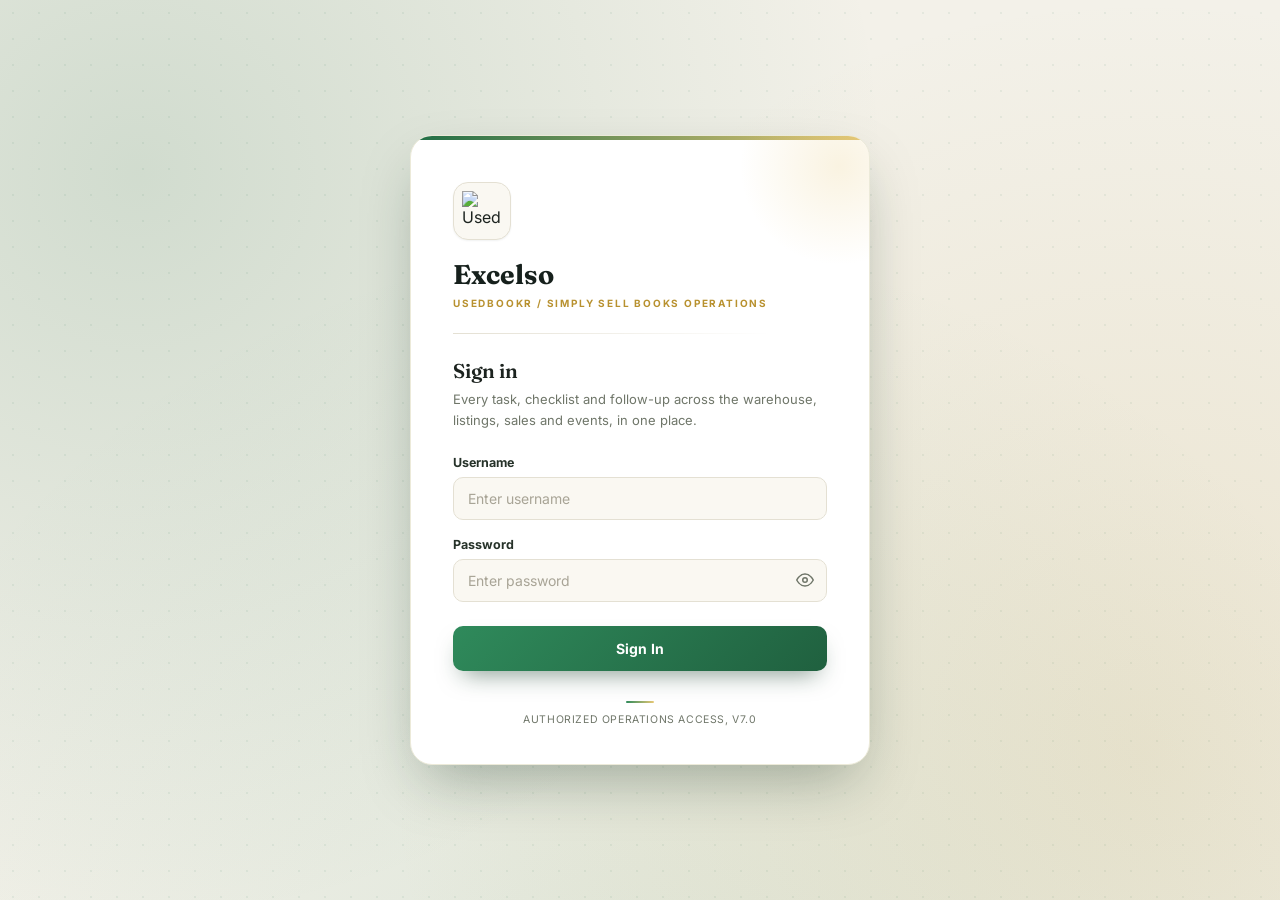
==== index.html @ 936fa79d "Update print statement from 'Hello' to 'Goodbye'" ====
<!DOCTYPE html>
<html lang="en">
<head>
    <meta charset="UTF-8">
    <meta name="viewport" content="width=device-width, initial-scale=1.0, viewport-fit=cover">
    <meta name="theme-color" content="#0d2b1c">
    <meta name="description" content="Excelso — UsedBookR / Simply Sell Books operations tracker">
    <title>Excelso — Operations Management</title>

    <!-- Start the Apps Script connection early so the first request is faster -->
    <link rel="preconnect" href="https://script.google.com">
    <link rel="preconnect" href="https://script.googleusercontent.com" crossorigin>

    <!-- Fonts: variable versions = 3 small downloads instead of 10 -->
    <link rel="preconnect" href="https://fonts.googleapis.com">
    <link rel="preconnect" href="https://fonts.gstatic.com" crossorigin>
    <link href="https://fonts.googleapis.com/css2?family=Fraunces:opsz,wght@9..144,500..700&family=Inter:wght@400..800&family=IBM+Plex+Mono:wght@600&display=swap" rel="stylesheet">

    <!-- When you change a CSS/JS file, raise the ?v= number so every browser loads the new copy -->
    <link rel="stylesheet" href="style.css?v=7.0">
    <link rel="stylesheet" href="enhancements.css?v=7.0">
    <link rel="stylesheet" href="polish.css?v=7.0">
    <link rel="preload" as="image" href="assets/logo-usedbookr.png">
</head>
<body>

<!-- PAGE LOADER -->
<div id="pageLoader" class="page-loader">
    <div class="loader-scene">
        <div class="loader-book">
            <div class="loader-page loader-page-1"></div>
            <div class="loader-page loader-page-2"></div>
            <div class="loader-page loader-page-3"></div>
            <div class="loader-spine"></div>
        </div>
    </div>
    <div class="loader-word"><span>EXCEL</span><span class="loader-word-accent">SO</span></div>
</div>

<!-- LOGIN SCREEN -->
<div id="loginScreen" class="login-screen">
    <div class="login-aurora"></div>
    <div class="login-main">

        <div class="login-card">
            <div class="login-brand">
                <div class="logo-mark"><img src="assets/logo-usedbookr.png" alt="UsedBookR" decoding="async" fetchpriority="high"></div>
                <h1>Excelso</h1>
                <p>UsedBookR / Simply Sell Books operations</p>
            </div>

            <div class="login-divider"></div>

            <h2>Sign in</h2>
            <p class="login-description">Every task, checklist and follow-up across the warehouse, listings, sales and events, in one place.</p>

            <form id="loginForm">
                <div class="form-group">
                    <label for="loginUsername">Username</label>
                    <div class="input-shell">
                        <input type="text" id="loginUsername" name="username" placeholder="Enter username" autocomplete="username" autocapitalize="off" spellcheck="false" required>
                    </div>
                </div>

                <div class="form-group">
                    <label for="loginPassword">Password</label>
                    <div class="input-shell input-shell-password">
                        <input type="password" id="loginPassword" name="password" placeholder="Enter password" autocomplete="current-password" required>
                        <button type="button" id="togglePasswordVisibility" class="password-toggle" aria-label="Show password" aria-pressed="false">
                            <svg class="icon-eye" viewBox="0 0 24 24" width="18" height="18" fill="none" stroke="currentColor" stroke-width="2" stroke-linecap="round" stroke-linejoin="round"><path d="M1 12s4-8 11-8 11 8 11 8-4 8-11 8-11-8-11-8Z"></path><circle cx="12" cy="12" r="3"></circle></svg>
                            <svg class="icon-eye-off" viewBox="0 0 24 24" width="18" height="18" fill="none" stroke="currentColor" stroke-width="2" stroke-linecap="round" stroke-linejoin="round" style="display:none;"><path d="M17.94 17.94A10.94 10.94 0 0 1 12 20c-7 0-11-8-11-8a21.6 21.6 0 0 1 5.06-6.06M9.9 4.24A10.94 10.94 0 0 1 12 4c7 0 11 8 11 8a21.6 21.6 0 0 1-2.16 3.19M14.12 14.12a3 3 0 1 1-4.24-4.24"></path><line x1="1" y1="1" x2="23" y2="23"></line></svg>
                        </button>
                    </div>
                </div>

                <div id="loginError" class="login-error" role="alert">Incorrect username or password. Please try again.</div>

                <button type="submit" class="login-button">
                    <span class="login-button-label">Sign In</span>
                    <span class="login-button-spinner" aria-hidden="true"></span>
                </button>
            </form>

            <div class="login-footer">Authorized operations access, v7.0</div>
        </div>
    </div>
</div>

<!-- APPLICATION -->
<div id="app" class="app" style="display:none;">

    <div id="globalStatusBanner" class="global-status-banner" role="status" aria-live="polite">
        <span id="globalStatusBannerText">Still loading your data — this can take a few seconds…</span>
        <button id="globalStatusBannerRetry" class="global-status-banner-retry" type="button" style="display:none;">Retry</button>
        <button id="globalStatusBannerDismiss" class="global-status-banner-dismiss" type="button" aria-label="Dismiss">×</button>
    </div>

    <div id="sidebarBackdrop" class="sidebar-backdrop"></div>

    <!-- SIDEBAR -->
    <aside class="sidebar">
        <div class="sidebar-header">
            <div class="sidebar-logo"><img src="assets/logo-usedbookr.png" alt="UsedBookR" decoding="async"></div>
            <div class="sidebar-brand">
                <strong>Excelso</strong>
                <span>UsedBookR / Simply Sell Books</span>
            </div>
        </div>

        <nav class="sidebar-navigation">
            <div class="navigation-title">Main</div>

            <button class="nav-item active" data-page="dashboard"><span class="nav-icon">▦</span><span>Dashboard</span></button>
            <button class="nav-item" data-page="tasks"><span class="nav-icon">✓</span><span>All Tasks</span></button>
            <button class="nav-item" data-page="regularTasks"><span class="nav-icon">↺</span><span>Regular Tasks</span></button>
            <button class="nav-item" data-page="followups"><span class="nav-icon">↻</span><span>Follow-ups</span></button>
            <button class="nav-item" data-page="backlog"><span class="nav-icon">▤</span><span>Backlog</span></button>
            <button class="nav-item" data-page="bookFair"><span class="nav-icon">◆</span><span>Book Fair</span></button>

            <div class="navigation-title nav-ai-only" style="display:none;">AI</div>
            <button class="nav-item nav-ai-only" data-page="ai" style="display:none;"><span class="nav-icon">✦</span><span>AI Assistant</span></button>

            <div class="navigation-title">Departments</div>

            <button class="nav-item department-item" data-department="B2B - Sales"><span class="department-code">B2B</span><span>B2B / Sales</span></button>
            <button class="nav-item department-item" data-department="Customer Support"><span class="department-code">CS</span><span>Customer Support</span></button>
            <button class="nav-item department-item" data-department="Warehouse"><span class="department-code">WH</span><span>Warehouse</span></button>
            <button class="nav-item department-item" data-department="Scanning - Catalog"><span class="department-code">SC</span><span>Scanning / Catalog</span></button>
            <button class="nav-item department-item" data-department="Listing - Inventory"><span class="department-code">LI</span><span>Listing / Inventory</span></button>
            <button class="nav-item department-item" data-department="Digital Marketing"><span class="department-code">DM</span><span>Digital Marketing</span></button>
            <button class="nav-item department-item" data-department="IT - Software Development"><span class="department-code">IT</span><span>IT / Software Development</span></button>
            <button class="nav-item department-item" data-department="Finance"><span class="department-code">FN</span><span>Finance</span></button>
            <button class="nav-item department-item" data-department="Book Fair - Events"><span class="department-code">BF</span><span>Book Fair / Events</span></button>
            <button class="nav-item department-item" data-department="Books and Supply Procurement"><span class="department-code">BP</span><span>Books & Supply Procurement</span></button>
            <button class="nav-item department-item" data-department="HR"><span class="department-code">HR</span><span>HR</span></button>
            <button class="nav-item department-item" data-department="Data Analysis"><span class="department-code">DA</span><span>Data Analysis</span></button>
            <button class="nav-item department-item" data-department="Software Testing"><span class="department-code">ST</span><span>Software Testing</span></button>
            <button class="nav-item department-item" data-department="Product Development"><span class="department-code">PD</span><span>Product Development</span></button>

            <button class="nav-item" data-page="activity"><span class="nav-icon">◷</span><span>Activity Log</span></button>
        </nav>

        <div class="sidebar-footer">
            <div class="logged-user">
                <div id="loggedUserAvatar" class="user-avatar">OT</div>
                <div class="user-details">
                    <strong id="loggedUserName">Operations Tracker</strong>
                    <span id="loggedUserRole">UsedBookR/SimplySellBooks</span>
                </div>
            </div>
            <button id="logoutButton" class="logout-button"><span aria-hidden="true">&#10148;</span> Logout</button>
            <div class="app-version">Version 7.0</div>
        </div>
    </aside>

    <!-- MAIN CONTENT -->
    <main class="main-content">
        <header class="topbar">
            <div class="topbar-left">
                <button id="menuToggle" class="menu-toggle" type="button" aria-label="Toggle navigation"><span></span><span></span><span></span></button>
                <div>
                    <h1 id="pageTitle">Operations Dashboard</h1>
                    <p id="pageSubtitle">Centralized operational monitoring</p>
                </div>
            </div>
            <div class="topbar-right">
                <span id="currentDate">--</span>
                <button id="syncButton" class="sync-button" type="button" title="Refresh from the sheet">
                    <span class="sync-icon" aria-hidden="true">↻</span>
                    <span id="syncStatus" class="sync-status">Updating…</span>
                </button>
                <button id="scopeToggle" class="scope-toggle" type="button" aria-pressed="false" title="Switch between only your tasks and everyone's tasks">
                    <span class="scope-toggle-track" aria-hidden="true"><span class="scope-toggle-thumb"></span></span>
                    <span class="scope-toggle-label">Show others' tasks</span>
                </button>
                <button id="topAddTask" class="top-add-button" type="button"><span aria-hidden="true">+</span><span class="top-add-label"> Add Task</span></button>
            </div>
        </header>

        <div class="content-area">

            <!-- DASHBOARD -->
            <section id="dashboardPage" class="page active-page">
                <div class="page-header dashboard-hero">
                    <div>
                        <span id="dashboardDateLine" class="hero-date"></span>
                        <h2 id="dashboardGreeting">Operations Dashboard</h2>
                        <p id="dashboardScopeText">Monitor tasks, priorities and follow-ups across all 14 departments.</p>
                    </div>
                    <button id="dashboardAddTask" class="primary-button" type="button">+ Add New Task</button>
                </div>

                <div id="myInsightCard" class="insight-card" style="display:none;" aria-live="polite"></div>

                <!-- Each number is clickable: it opens All Tasks filtered to that status -->
                <div class="kpi-grid">
                    <div class="kpi-card kpi-total" data-status-filter="" role="button" tabindex="0"><span>Total tasks</span><strong id="totalTasks">0</strong><small id="totalTasksScope">All departments</small></div>
                    <div class="kpi-card kpi-open" data-status-filter="Open" role="button" tabindex="0"><span>Open</span><strong id="openTasks">0</strong><small>Not started</small></div>
                    <div class="kpi-card kpi-progress" data-status-filter="In Progress" role="button" tabindex="0"><span>In progress</span><strong id="progressTasks">0</strong><small>Being worked on</small></div>
                    <div class="kpi-card kpi-onhold" data-status-filter="On Hold" role="button" tabindex="0"><span>On hold</span><strong id="onHoldTasks">0</strong><small>Paused for now</small></div>
                    <div class="kpi-card kpi-overdue" data-status-filter="Overdue" role="button" tabindex="0"><span>Overdue</span><strong id="overdueTasks">0</strong><small>Past due date</small></div>
                    <div class="kpi-card kpi-completed" data-status-filter="Completed" role="button" tabindex="0"><span>Completed</span><strong id="completedTasks">0</strong><small>Closed</small></div>
                </div>

                <div class="dashboard-columns">
                    <div class="panel">
                        <div class="panel-header"><div><h3>Priority</h3><p>How the open work is weighted</p></div></div>
                        <div class="priority-list">
                            <div><span><i class="priority-dot priority-dot-high"></i>High priority</span><strong id="highPriorityCount">0</strong></div>
                            <div><span><i class="priority-dot priority-dot-medium"></i>Medium priority</span><strong id="mediumPriorityCount">0</strong></div>
                            <div><span><i class="priority-dot priority-dot-low"></i>Low priority</span><strong id="lowPriorityCount">0</strong></div>
                        </div>
                    </div>

                    <div class="panel">
                        <div class="panel-header"><div><h3>Follow-ups</h3><p>Calls, messages and check-ins you promised</p></div></div>
                        <div class="followup-summary">
                            <div><strong id="followupsToday">0</strong><span>Due today</span></div>
                            <div><strong id="followupsOverdue">0</strong><span>Overdue</span></div>
                            <div><strong id="followupsUpcoming">0</strong><span>Upcoming</span></div>
                        </div>
                    </div>
                </div>

                <div class="panel">
                    <div class="panel-header"><div><h3>Recently updated</h3><p>Tap a task to open it</p></div></div>
                    <div class="table-container">
                        <table>
                            <thead><tr><th>Task ID</th><th>Task</th><th>Department</th><th>Owners</th><th>Priority</th><th>Status</th><th>Due Date</th></tr></thead>
                            <tbody id="recentTasksTable"><tr class="skeleton-row"><td colspan="7"><div class="skeleton-bar" style="width:80%;"></div></td></tr><tr class="skeleton-row"><td colspan="7"><div class="skeleton-bar" style="width:65%;"></div></td></tr></tbody>
                        </table>
                    </div>
                </div>

                <div class="panel ecosystem-panel">
                    <div class="ecosystem-copy">
                        <span class="page-label">The ecosystem</span>
                        <h3>One loop, two storefronts</h3>
                        <p>Excelso is the operational backbone connecting UsedbookR.com and SimplySellBooks — every task logged here keeps books moving from buy to resell and back again.</p>
                    </div>
                    <div class="ecosystem-image">
                        <img src="assets/logo-cycle.png" alt="Buy, Read, Resell, Repeat — UsedBookR and SimplySellBooks ecosystem" loading="lazy" decoding="async">
                    </div>
                </div>
            </section>

            <!-- REGULAR TASKS -->
            <section id="regularTasksPage" class="page">
                <div class="page-header">
                    <div>
                        <span class="page-label">Recurring work</span>
                        <h2>Regular Tasks</h2>
                        <p>Log each recurring job when it's done. The card shows the latest update.</p>
                    </div>
                </div>

                <div id="regularTasksFilterPanel" class="filter-panel regular-tasks-filter-panel" style="display:none;">
                    <div class="filter-field">
                        <label for="regularTasksDepartmentFilter">Department</label>
                        <select id="regularTasksDepartmentFilter"><option value="">All Departments</option></select>
                    </div>
                </div>

                <div id="regularTasksContainer" class="regular-tasks-container">
                    <div class="skeleton-card-grid">
                        <div class="skeleton-card"><div class="skeleton-bar skeleton-bar-title"></div><div class="skeleton-bar" style="width:70%;"></div><div class="skeleton-bar" style="width:45%;"></div></div>
                        <div class="skeleton-card"><div class="skeleton-bar skeleton-bar-title"></div><div class="skeleton-bar" style="width:60%;"></div><div class="skeleton-bar" style="width:40%;"></div></div>
                    </div>
                </div>
            </section>

            <!-- ALL TASKS -->
            <section id="tasksPage" class="page">
                <div class="page-header">
                    <div>
                        <span class="page-label">Task management</span>
                        <h2>All Tasks</h2>
                        <p id="tasksScopeText">Manage tasks across all departments.</p>
                    </div>
                    <div class="page-header-actions">
                        <button id="exportTasksButton" class="secondary-button" type="button">⭳ Export CSV</button>
                        <button id="tasksAddButton" class="primary-button" type="button">+ Add New Task</button>
                    </div>
                </div>

                <div class="filter-panel">
                    <div class="filter-field"><label for="taskSearch">Search</label><input type="search" id="taskSearch" placeholder="Search by task, person or ID…"></div>
                    <div class="filter-field"><label for="departmentFilter">Department</label><select id="departmentFilter"><option value="">All Departments</option></select></div>
                    <div class="filter-field">
                        <label for="priorityFilter">Priority</label>
                        <select id="priorityFilter">
                            <option value="">All Priorities</option>
                            <option value="High">High</option>
                            <option value="Medium">Medium</option>
                            <option value="Low">Low</option>
                        </select>
                    </div>
                    <div class="filter-field">
                        <label for="statusFilter">Status</label>
                        <select id="statusFilter">
                            <option value="">All Statuses</option>
                            <option value="Open">Open</option>
                            <option value="In Progress">In Progress</option>
                            <option value="On Hold">On Hold</option>
                            <option value="Completed">Completed</option>
                            <option value="Overdue">Overdue</option>
                        </select>
                    </div>
                </div>

                <div class="panel">
                    <div class="table-container">
                        <table>
                            <thead><tr><th>ID</th><th>Task</th><th>Department</th><th>Owners</th><th>Priority</th><th>Status</th><th>Due Date</th><th>Checklist</th><th>Actions</th></tr></thead>
                            <tbody id="allTasksTable"><tr class="skeleton-row"><td colspan="9"><div class="skeleton-bar" style="width:85%;"></div></td></tr><tr class="skeleton-row"><td colspan="9"><div class="skeleton-bar" style="width:70%;"></div></td></tr><tr class="skeleton-row"><td colspan="9"><div class="skeleton-bar" style="width:60%;"></div></td></tr></tbody>
                        </table>
                    </div>
                </div>
            </section>

            <!-- FOLLOW UPS -->
            <section id="followupsPage" class="page">
                <div class="page-header">
                    <div>
                        <span class="page-label">Monitoring</span>
                        <h2>Follow-ups</h2>
                        <p>Commitments and pending actions, earliest first.</p>
                    </div>
                </div>
                <div class="followup-dashboard">
                    <div class="followup-card"><span>Due today</span><strong id="followupPageToday">0</strong></div>
                    <div class="followup-card followup-card-overdue"><span>Overdue</span><strong id="followupPageOverdue">0</strong></div>
                    <div class="followup-card"><span>Upcoming</span><strong id="followupPageUpcoming">0</strong></div>
                </div>
                <div class="panel">
                    <div class="table-container">
                        <table>
                            <thead><tr><th>Task ID</th><th>Task</th><th>Department</th><th>Owners</th><th>Follow-up Date</th><th>Last Action</th><th>Status</th></tr></thead>
                            <tbody id="followupsTable"><tr class="skeleton-row"><td colspan="7"><div class="skeleton-bar" style="width:75%;"></div></td></tr></tbody>
                        </table>
                    </div>
                </div>
            </section>

            <!-- BACKLOG -->
            <section id="backlogPage" class="page">
                <div class="page-header">
                    <div>
                        <span class="page-label">Future and paused work</span>
                        <h2>Backlog</h2>
                        <p>Work parked for later, with the discussion kept in comments.</p>
                    </div>
                    <button type="button" class="primary-button" id="backlogAddButton">+ Add Backlog Item</button>
                </div>
                <div class="filter-panel">
                    <div class="filter-field"><label for="backlogDepartmentFilter">Department</label><select id="backlogDepartmentFilter"><option value="">All Departments</option></select></div>
                </div>
                <div id="backlogGrid" class="backlog-grid skeleton-card-grid">
                    <div class="skeleton-card"><div class="skeleton-bar skeleton-bar-title"></div><div class="skeleton-bar" style="width:80%;"></div></div>
                    <div class="skeleton-card"><div class="skeleton-bar skeleton-bar-title"></div><div class="skeleton-bar" style="width:65%;"></div></div>
                </div>
            </section>

            <!-- BOOK FAIR -->
            <section id="bookFairPage" class="page">
                <div class="page-header">
                    <div>
                        <span class="page-label">Events</span>
                        <h2>Book Fair</h2>
                        <p>Book Fair / Events tasks, each with its own checklist.</p>
                    </div>
                    <button id="bookFairAddButton" class="primary-button" type="button">+ Add Task</button>
                </div>
                <div id="bookFairGrid" class="bookfair-grid skeleton-card-grid">
                    <div class="skeleton-card"><div class="skeleton-bar skeleton-bar-title"></div><div class="skeleton-bar" style="width:78%;"></div></div>
                </div>
            </section>

            <!-- AI ASSISTANT -->
            <section id="aiPage" class="page">
                <div class="page-header">
                    <div>
                        <span class="page-label">Ask about your operations</span>
                        <h2>AI Assistant</h2>
                        <p>Ask about tasks, updates, deadlines, changes or team performance. Answers come from the live data in Excelso.</p>
                    </div>
                    <button id="aiNewChatButton" class="secondary-button" type="button">New chat</button>
                </div>

                <div class="panel ai-chat">
                    <div id="aiMessages" class="ai-messages" aria-live="polite"></div>
                    <form id="aiForm" class="ai-composer">
                        <textarea id="aiInput" rows="2" placeholder="e.g. What is overdue in Warehouse and who owns it?" aria-label="Your question"></textarea>
                        <button type="submit" class="primary-button" id="aiSendButton">Ask</button>
                    </form>
                    <p class="ai-composer-hint">Enter to send, Shift+Enter for a new line. Click a task ID in an answer to open it.</p>
                </div>
            </section>

            <!-- DEPARTMENT LIST -->
            <section id="departmentsPage" class="page">
                <div class="page-header">
                    <div>
                        <span class="page-label">Organization</span>
                        <h2>Departments</h2>
                        <p>All 14 departments and their operational workload.</p>
                    </div>
                </div>
                <div id="departmentsGrid" class="departments-grid"></div>
            </section>

            <!-- DEPARTMENT DETAIL -->
            <section id="departmentDetailPage" class="page">
                <div class="page-header">
                    <div>
                        <span id="departmentDetailCode" class="page-label">DEPARTMENT</span>
                        <h2 id="departmentDetailTitle">Department</h2>
                        <p id="departmentDetailSubtitle">Department operational overview.</p>
                    </div>
                    <button id="departmentAddTaskButton" class="primary-button" type="button">+ Add Task</button>
                </div>

                <div class="kpi-grid kpi-grid-static">
                    <div class="kpi-card kpi-total"><span>Total tasks</span><strong id="departmentTotal">0</strong></div>
                    <div class="kpi-card kpi-open"><span>Open</span><strong id="departmentOpen">0</strong></div>
                    <div class="kpi-card kpi-progress"><span>In progress</span><strong id="departmentProgress">0</strong></div>
                    <div class="kpi-card kpi-onhold"><span>On hold</span><strong id="departmentOnHold">0</strong></div>
                    <div class="kpi-card kpi-overdue"><span>Overdue</span><strong id="departmentOverdue">0</strong></div>
                    <div class="kpi-card kpi-completed"><span>Completed</span><strong id="departmentCompleted">0</strong></div>
                </div>

                <div class="panel">
                    <div class="panel-header"><div><h3>Department tasks</h3><p id="departmentTasksScopeText">Tasks assigned to this department.</p></div></div>
                    <div class="table-container">
                        <table>
                            <thead><tr><th>ID</th><th>Task</th><th>Owners</th><th>Priority</th><th>Status</th><th>Due Date</th><th>Follow-up</th><th>Checklist</th><th>Action</th></tr></thead>
                            <tbody id="departmentTasksTable"><tr class="skeleton-row"><td colspan="9"><div class="skeleton-bar" style="width:80%;"></div></td></tr></tbody>
                        </table>
                    </div>
                </div>
            </section>

            <!-- ACTIVITY LOG -->
            <section id="activityPage" class="page">
                <div class="page-header">
                    <div>
                        <span class="page-label">Audit trail</span>
                        <h2>Activity Log</h2>
                        <p>The most recently changed tasks. Tap one to open it.</p>
                    </div>
                </div>
                <div class="panel">
                    <div id="activityTimeline" class="activity-timeline"></div>
                </div>
            </section>
        </div>
    </main>

    <!-- PHONE TAB BAR (hidden on larger screens) -->
    <nav class="mobile-tabbar" aria-label="Quick navigation">
        <button type="button" class="tab-item active" data-page="dashboard"><span class="tab-icon" aria-hidden="true">▦</span><span>Home</span></button>
        <button type="button" class="tab-item" data-page="tasks"><span class="tab-icon" aria-hidden="true">✓</span><span>Tasks</span></button>
        <button type="button" class="tab-item" data-page="regularTasks"><span class="tab-icon" aria-hidden="true">↺</span><span>Regular</span></button>
        <button type="button" class="tab-item" data-page="followups"><span class="tab-icon" aria-hidden="true">↻</span><span>Follow-ups</span></button>
        <button type="button" class="tab-item" data-action="menu"><span class="tab-icon" aria-hidden="true">☰</span><span>More</span></button>
    </nav>
</div>

<!-- TASK MODAL -->
<div id="taskModal" class="modal-overlay" style="display:none;">
    <div class="modal" role="dialog" aria-modal="true" aria-labelledby="taskModalTitle">
        <div class="modal-header">
            <div><span class="modal-label">Task</span><h2 id="taskModalTitle">Add New Task</h2></div>
            <button id="closeTaskModal" class="modal-close" type="button" aria-label="Close">×</button>
        </div>

        <form id="taskForm" novalidate>
            <input type="hidden" id="editTaskId">
            <div class="form-grid">
                <div class="form-group full-width">
                    <label for="taskName">Task *</label>
                    <input type="text" id="taskName" placeholder="What needs doing?" required>
                </div>

                <div class="form-group full-width">
                    <label for="taskDescription">Description</label>
                    <textarea id="taskDescription" rows="3" placeholder="What needs to be done, and what does done look like?"></textarea>
                </div>

                <div class="form-group">
                    <label for="taskDepartment">Department *</label>
                    <select id="taskDepartment" required><option value="">Select Department</option></select>
                </div>

                <div class="form-group">
                    <label id="taskOwnersLabel">Owners *</label>
                    <div id="taskOwnerPicker" class="owner-picker" aria-labelledby="taskOwnersLabel"></div>
                </div>

                <div class="form-group">
                    <label for="taskPriority">Priority *</label>
                    <select id="taskPriority" required>
                        <option value="High">High</option>
                        <option value="Medium" selected>Medium</option>
                        <option value="Low">Low</option>
                    </select>
                </div>

                <div class="form-group">
                    <label for="taskStatus">Status *</label>
                    <select id="taskStatus" required>
                        <option value="Open">Open</option>
                        <option value="In Progress">In Progress</option>
                        <option value="On Hold">On Hold</option>
                        <option value="Completed">Completed</option>
                    </select>
                </div>

                <div class="form-group"><label for="taskCreatedDate">Created Date</label><input type="date" id="taskCreatedDate" disabled></div>
                <div class="form-group"><label for="taskDueDate">Due Date *</label><input type="date" id="taskDueDate" required></div>
                <div class="form-group"><label for="taskFollowupDate">Follow-up Date</label><input type="date" id="taskFollowupDate"></div>

                <div class="form-group full-width">
                    <label for="taskFollowupAction">Follow-up / Action Taken</label>
                    <textarea id="taskFollowupAction" rows="3" placeholder="Record calls, messages, meetings or actions taken..."></textarea>
                </div>

                <div class="form-group full-width">
                    <label for="taskRemarks">Remarks</label>
                    <textarea id="taskRemarks" rows="3" placeholder="Additional information, dependencies or notes..."></textarea>
                </div>
            </div>

            <div id="taskFormError" class="form-inline-error" role="alert"></div>

            <div class="modal-footer">
                <button type="button" id="cancelTaskButton" class="secondary-button">Cancel</button>
                <button type="submit" class="primary-button">Save Task</button>
            </div>
        </form>
    </div>
</div>

<!-- REGULAR TASK UPDATE MODAL -->
<div id="regularTaskUpdateModal" class="regular-task-update-modal" style="display: none;">
    <div class="regular-task-update-modal-overlay" onclick="closeRegularTaskUpdate()"></div>

    <div class="regular-task-update-modal-card">
        <div class="regular-task-update-modal-header">
            <div><h2>Log regular task</h2><p id="regularTaskUpdateTaskName">Regular Task</p></div>
            <button type="button" class="regular-task-update-close" onclick="closeRegularTaskUpdate()" aria-label="Close">×</button>
        </div>

        <div class="regular-task-update-info">
            <div><span>Task ID</span><strong id="regularTaskUpdateTaskId">-</strong></div>
            <div><span>Department</span><strong id="regularTaskUpdateDepartment">-</strong></div>
            <div><span>Expected</span><strong id="regularTaskUpdateExpectedTime">-</strong></div>
        </div>

        <form id="regularTaskUpdateForm">
            <div class="form-group">
                <label for="regularTaskStatus">Status</label>
                <select id="regularTaskStatus" required>
                    <option value="Completed">Completed</option>
                    <option value="Pending">Pending</option>
                </select>
            </div>

            <div class="form-group">
                <label for="regularTaskDescription">What was done?</label>
                <textarea id="regularTaskDescription" rows="5" placeholder="e.g. Swept both floors, bins emptied" required></textarea>
            </div>

            <div id="regularTaskUpdateError" class="regular-task-update-error"></div>

            <div class="regular-task-update-actions">
                <button type="button" class="secondary-button" onclick="closeRegularTaskUpdate()">Cancel</button>
                <button type="submit" class="primary-button" id="saveRegularTaskUpdateButton">Save Update</button>
            </div>
        </form>
    </div>
</div>

<!-- TASK DETAIL DRAWER -->
<div id="taskDetailDrawer" class="detail-drawer" style="display:none;">
    <div class="detail-drawer-overlay" onclick="closeTaskDetailDrawer()"></div>
    <div class="detail-drawer-panel" role="dialog" aria-modal="true" aria-labelledby="taskDetailName">
        <button type="button" class="detail-drawer-close" onclick="closeTaskDetailDrawer()" aria-label="Close">×</button>

        <div class="detail-drawer-body">

            <div class="detail-drawer-main">
                <span class="page-label">Task</span>
                <h2 id="taskDetailName">Task name</h2>
                <p id="taskDetailUpdatedLine" class="detail-drawer-meta-line"></p>

                <div class="detail-drawer-field">
                    <label for="taskDetailDescription">Description</label>
                    <textarea id="taskDetailDescription" rows="3" placeholder="No description yet."></textarea>
                </div>

                <div class="detail-drawer-checklist">
                    <div class="detail-drawer-section-header">
                        <h3>Checklist</h3>
                        <span id="taskDetailChecklistProgress" class="checklist-progress">0/0</span>
                    </div>
                    <div id="taskDetailChecklistList" class="checklist-list"></div>
                    <form id="taskDetailChecklistForm" class="checklist-add-form">
                        <input type="text" id="taskDetailChecklistInput" placeholder="Add checklist item...">
                        <button type="submit">+ Add</button>
                    </form>
                </div>

                <div class="detail-drawer-comments">
                    <h3>Comments</h3>
                    <div id="taskDetailComments" class="comment-thread"></div>
                    <form id="taskDetailCommentForm" class="comment-form">
                        <textarea id="taskDetailCommentInput" rows="2" placeholder="Add a comment... (Ctrl+Enter to post)" required></textarea>
                        <button type="submit" class="primary-button">Post Comment</button>
                    </form>
                </div>
            </div>

            <aside class="detail-drawer-meta">
                <span class="page-label">Details</span>

                <div class="meta-field">
                    <label for="taskDetailStatus">Status</label>
                    <select id="taskDetailStatus">
                        <option value="Open">Open</option>
                        <option value="In Progress">In Progress</option>
                        <option value="On Hold">On Hold</option>
                        <option value="Completed">Completed</option>
                    </select>
                    <small class="meta-field-hint">Saves as soon as you change it.</small>
                </div>
                <div class="meta-field"><label>Task ID</label><input type="text" id="taskDetailId" disabled></div>
                <div class="meta-field"><label>Department</label><input type="text" id="taskDetailDepartment" disabled></div>
                <div class="meta-field">
                    <label id="taskDetailOwnersLabel">Owners</label>
                    <div id="taskDetailOwnerPicker" class="owner-picker owner-picker-compact" aria-labelledby="taskDetailOwnersLabel"></div>
                </div>
                <div class="meta-field">
                    <label for="taskDetailPriority">Priority</label>
                    <select id="taskDetailPriority">
                        <option value="High">High</option>
                        <option value="Medium">Medium</option>
                        <option value="Low">Low</option>
                    </select>
                </div>
                <div class="meta-field"><label>Created Date</label><input type="date" id="taskDetailCreatedDate" disabled></div>
                <div class="meta-field"><label for="taskDetailDueDate">Due Date</label><input type="date" id="taskDetailDueDate"></div>
                <div class="meta-field"><label for="taskDetailFollowupDate">Follow-up Date</label><input type="date" id="taskDetailFollowupDate"></div>

                <button type="button" id="taskDetailSaveMetaButton" class="primary-button" style="display:none;">Save Changes</button>
                <p id="taskDetailLockedNote" class="meta-locked-note">Only the Operations Head / Founder can edit owners, priority and dates.</p>
            </aside>

        </div>
    </div>
</div>

<!-- BACKLOG ITEM MODAL -->
<div id="backlogItemModal" class="modal-overlay" style="display:none;">
    <div class="modal">
        <div class="modal-header">
            <div><span class="modal-label">Backlog</span><h2 id="backlogModalTitle">Add Backlog Item</h2></div>
            <button id="closeBacklogModal" class="modal-close" type="button" aria-label="Close">×</button>
        </div>

        <form id="backlogItemForm">
            <input type="hidden" id="editBacklogId">
            <div class="form-grid">
                <div class="form-group full-width">
                    <label for="backlogTitle">Title *</label>
                    <input type="text" id="backlogTitle" placeholder="Enter backlog item title" required>
                </div>

                <div class="form-group">
                    <label for="backlogDepartment">Department</label>
                    <select id="backlogDepartment"><option value="">Unassigned</option></select>
                </div>

                <div class="form-group">
                    <label for="backlogStatus">Status</label>
                    <select id="backlogStatus">
                        <option value="Backlog">Backlog (future)</option>
                        <option value="Paused">Paused</option>
                    </select>
                </div>

                <div class="form-group full-width">
                    <label for="backlogExpectedDate">Expected Date / Period <span class="field-optional">(optional)</span></label>
                    <input type="text" id="backlogExpectedDate" placeholder="e.g. 15 Jan 2027, or Q2 2026">
                </div>

                <div class="form-group full-width">
                    <label for="backlogDescription">Description</label>
                    <textarea id="backlogDescription" rows="4" placeholder="What is this task, and why is it parked?"></textarea>
                </div>
            </div>

            <div class="modal-footer">
                <button type="button" id="cancelBacklogButton" class="secondary-button">Cancel</button>
                <button type="submit" class="primary-button" id="saveBacklogItemButton">Save Item</button>
            </div>
        </form>
    </div>
</div>

<!-- BACKLOG DETAIL DRAWER -->
<div id="backlogDetailDrawer" class="detail-drawer" style="display:none;">
    <div class="detail-drawer-overlay" onclick="closeBacklogDetailDrawer()"></div>
    <div class="detail-drawer-panel detail-drawer-panel-single">
        <button type="button" class="detail-drawer-close" onclick="closeBacklogDetailDrawer()" aria-label="Close">×</button>

        <div class="detail-drawer-body detail-drawer-body-single">
            <div class="detail-drawer-main">
                <span id="backlogDetailStatusLabel" class="page-label">Backlog</span>
                <h2 id="backlogDetailTitle">Backlog item</h2>
                <p class="detail-drawer-meta-line">
                    Created <strong id="backlogDetailCreatedDate">-</strong><span id="backlogDetailDepartment"></span><span id="backlogDetailExpected"></span>
                </p>
                <p id="backlogDetailDescription" class="detail-drawer-static-description">-</p>

                <div class="detail-drawer-comments">
                    <h3>Comments</h3>
                    <div id="backlogDetailComments" class="comment-thread"></div>
                    <form id="backlogDetailCommentForm" class="comment-form">
                        <textarea id="backlogDetailCommentInput" rows="2" placeholder="Add a comment..." required></textarea>
                        <button type="submit" class="primary-button">Post Comment</button>
                    </form>
                </div>
            </div>
        </div>
    </div>
</div>

<!-- REGULAR TASK CHECKLIST DRAWER -->
<div id="regularTaskChecklistDrawer" class="detail-drawer" style="display:none;">
    <div class="detail-drawer-overlay" onclick="closeRegularTaskChecklistDrawer()"></div>
    <div class="detail-drawer-panel detail-drawer-panel-single">
        <button type="button" class="detail-drawer-close" onclick="closeRegularTaskChecklistDrawer()" aria-label="Close">×</button>

        <div class="detail-drawer-body detail-drawer-body-single">
            <div class="detail-drawer-main">
                <span class="page-label">Regular task</span>
                <h2 id="regularTaskChecklistTitle">Task name</h2>
                <p class="detail-drawer-meta-line">
                    <strong id="regularTaskChecklistDepartment">-</strong>, expected <span id="regularTaskChecklistExpectedTime">-</span>
                </p>

                <div class="detail-drawer-checklist">
                    <div class="detail-drawer-section-header">
                        <h3>Checklist</h3>
                        <span id="regularTaskChecklistProgress" class="checklist-progress">0/0</span>
                    </div>
                    <div id="regularTaskChecklistList" class="checklist-list"></div>
                    <form id="regularTaskChecklistForm" class="checklist-add-form">
                        <input type="text" id="regularTaskChecklistInput" placeholder="Add checklist item...">
                        <button type="submit">+ Add</button>
                    </form>
                </div>
            </div>
        </div>
    </div>
</div>

<!-- NOTIFICATION -->
<div id="notification" class="notification" role="status" aria-live="polite">
    <div class="notification-icon" aria-hidden="true">✓</div>
    <div class="notification-body">
        <strong id="notificationTitle">Notification</strong>
        <span id="notificationMessage">--</span>
    </div>
</div>

<!-- ACTION LOADER -->
<div id="actionLoader" class="action-loader" aria-live="polite">
    <div class="action-loader-mascot">
        <div class="action-loader-page action-loader-page-1"></div>
        <div class="action-loader-page action-loader-page-2"></div>
        <div class="action-loader-spine"></div>
    </div>
    <span id="actionLoaderText">Saving…</span>
</div>

<script src="script.js?v=7.0" defer></script>
<script src="ai.js?v=7.0" defer></script>
</body>
</html>
---- style.css ----
/* =========================================================
   EXCELSO — Operations Management System
   Design tokens: ledger-green + warm paper + ink,
   inspired by the UsedBookR tree mark and bound books.
========================================================= */

* {
    box-sizing: border-box;
    margin: 0;
    padding: 0;
}

:root {
    /* -- brand palette -- */
    --ink: #16201c;
    --ink-soft: #263229;
    --forest: #1f6d45;
    --forest-dark: #123b26;
    --forest-deep: #0d2b1c;
    --forest-mid: #2f8a5b;
    --gold: #b8912f;
    --gold-soft: #e7c876;
    --page-blue: #3b5ba6;

    --background: #f3f1e9;
    --surface: #ffffff;
    --surface-alt: #faf8f2;
    --border: #e4e0d3;
    --border-soft: #ecead9;

    --text: #1c231f;
    --muted: #6f7669;

    --success: #1f6d45;
    --warning: #b8912f;
    --danger: #b23a34;

    --sidebar-width: 278px;

    --radius-sm: 8px;
    --radius-md: 12px;
    --radius-lg: 18px;

    --shadow-sm: 0 1px 2px rgba(22, 32, 28, 0.06);
    --shadow-md: 0 10px 30px -12px rgba(22, 32, 28, 0.18);
    --shadow-lg: 0 25px 60px -15px rgba(13, 43, 28, 0.35);

    --ease: cubic-bezier(0.22, 1, 0.36, 1);
    --ease-soft: cubic-bezier(0.4, 0, 0.2, 1);

    --font-display: "Fraunces", "Iowan Old Style", Georgia, serif;
    --font-body: "Inter", -apple-system, BlinkMacSystemFont, "Segoe UI", Arial, sans-serif;
    --font-mono: "IBM Plex Mono", "SFMono-Regular", Menlo, monospace;
}

@media (prefers-reduced-motion: reduce) {
    *, *::before, *::after {
        animation-duration: 0.01ms !important;
        animation-iteration-count: 1 !important;
        transition-duration: 0.01ms !important;
        scroll-behavior: auto !important;
    }
}

html {
    scroll-behavior: smooth;
}

body {
    font-family: var(--font-body);
    background: var(--background);
    color: var(--text);
    min-height: 100vh;
    -webkit-font-smoothing: antialiased;
}

button, input, select, textarea {
    font-family: inherit;
}

:focus-visible {
    outline: 2px solid var(--forest-mid);
    outline-offset: 2px;
    border-radius: 4px;
}

/* custom scrollbars (webkit) */
::-webkit-scrollbar { width: 9px; height: 9px; }
::-webkit-scrollbar-track { background: transparent; }
::-webkit-scrollbar-thumb {
    background: #cfcabb;
    border-radius: 6px;
    border: 2px solid var(--background);
}
::-webkit-scrollbar-thumb:hover { background: var(--forest-mid); }

/* subtle paper-grain texture used behind dark surfaces */
.grain-texture {
    background-image:
        radial-gradient(rgba(255,255,255,0.05) 1px, transparent 1px);
    background-size: 3px 3px;
}

/* =========================================================
   PAGE LOADER
========================================================= */

.page-loader {
    position: fixed;
    inset: 0;
    z-index: 5000;
    display: flex;
    flex-direction: column;
    align-items: center;
    justify-content: center;
    gap: 22px;
    background: radial-gradient(circle at 30% 20%, #1a4a30 0%, var(--forest-deep) 55%, #0a1f14 100%);
    transition: opacity 0.3s var(--ease), visibility 0.3s var(--ease);
}

.page-loader.loader-hidden { opacity: 0; visibility: hidden; pointer-events: none; }

.loader-scene { position: relative; width: 140px; height: 110px; }

.loader-book { position: absolute; left: 50%; bottom: 6px; transform: translateX(-50%); width: 100px; height: 14px; }

.loader-spine {
    position: absolute; left: 50%; bottom: 0; transform: translateX(-50%);
    width: 6px; height: 66px; border-radius: 3px; background: var(--gold-soft); opacity: 0.9;
}

.loader-page {
    position: absolute; bottom: 0; left: 50%; width: 56px; height: 66px;
    background: var(--surface-alt); border-radius: 3px 10px 10px 3px;
    transform-origin: left center; box-shadow: 0 6px 16px rgba(0,0,0,0.25);
    animation: page-turn 1.8s var(--ease-soft) infinite;
}

.loader-page-1 { animation-delay: 0s; }
.loader-page-2 { animation-delay: 0.22s; background: #f5f2e8; }
.loader-page-3 { animation-delay: 0.44s; background: #efece0; }

@keyframes page-turn {
    0%   { transform: translateX(0) rotateY(0deg); }
    35%  { transform: translateX(0) rotateY(-150deg); }
    36%  { transform: translateX(0) rotateY(-150deg); opacity: 0; }
    37%  { opacity: 0; }
    38%  { transform: translateX(0) rotateY(0deg); opacity: 0; }
    45%  { opacity: 1; }
    100% { transform: translateX(0) rotateY(0deg); }
}

.loader-leaf {
    position: absolute; width: 10px; height: 16px; background: var(--forest-mid);
    border-radius: 0 100% 0 100%; opacity: 0; animation: leaf-float 2.4s var(--ease-soft) infinite;
}

.loader-leaf-a { top: 4px; left: 22px; animation-delay: 0.1s; }
.loader-leaf-b { top: -4px; left: 66px; animation-delay: 0.7s; background: var(--gold-soft); }
.loader-leaf-c { top: 10px; left: 108px; animation-delay: 1.3s; }

@keyframes leaf-float {
    0%   { opacity: 0; transform: translateY(6px) rotate(0deg); }
    20%  { opacity: 0.9; }
    80%  { opacity: 0.6; }
    100% { opacity: 0; transform: translateY(-22px) rotate(30deg); }
}

.loader-word { font-family: var(--font-display); font-weight: 600; font-size: 26px; letter-spacing: 4px; color: #f4f1e6; }
.loader-word-accent { color: var(--gold-soft); }
.loader-caption { font-size: 12px; letter-spacing: 0.5px; color: #b9c9bd; animation: caption-pulse 1.6s ease-in-out infinite; }

@keyframes caption-pulse { 0%, 100% { opacity: 0.55; } 50% { opacity: 1; } }

/* =========================================================
   LOGIN — "THE LEDGER DESK"
   Single, centered card. No side showcase panel.
========================================================= */

.login-screen {
    min-height: 100vh;
    display: flex;
    align-items: center;
    justify-content: center;
    position: relative;
    overflow: hidden;
    background: var(--background);
    padding: 24px;
}

.login-screen::before {
    content: "";
    position: absolute;
    inset: 0;
    background-image: radial-gradient(rgba(31, 109, 69, 0.07) 1px, transparent 1px);
    background-size: 26px 26px;
    pointer-events: none;
}

.login-aurora {
    position: absolute;
    inset: -20%;
    z-index: 0;
    background:
        radial-gradient(circle at 22% 28%, rgba(31, 109, 69, 0.16) 0%, transparent 45%),
        radial-gradient(circle at 78% 74%, rgba(184, 145, 47, 0.14) 0%, transparent 45%),
        radial-gradient(circle at 50% 100%, rgba(47, 138, 91, 0.10) 0%, transparent 55%);
    animation: aurora-drift 16s ease-in-out infinite alternate;
    pointer-events: none;
}

@keyframes aurora-drift {
    0%   { transform: translate(0, 0) scale(1); }
    100% { transform: translate(-3%, 2%) scale(1.05); }
}

.login-main {
    position: relative;
    z-index: 1;
    width: 100%;
    max-width: 460px;
}

.login-card {
    position: relative;
    padding: 46px 42px 38px;
    background: var(--surface);
    border-radius: 22px;
    overflow: hidden;
    box-shadow: var(--shadow-lg);
    border: 1px solid var(--border-soft);
    animation: rise-in 0.7s var(--ease) both;
}

@keyframes rise-in {
    from { opacity: 0; transform: translateY(18px); }
    to   { opacity: 1; transform: translateY(0); }
}

/* thin animated accent bar along the top of the card — a slow, running
   gradient shimmer that keeps the login screen quietly alive. */
.login-card::before {
    content: "";
    position: absolute;
    top: 0; left: 0; right: 0;
    height: 4px;
    background: linear-gradient(90deg, var(--forest), var(--gold-soft), var(--forest-mid), var(--forest));
    background-size: 300% 100%;
    animation: ledger-shimmer 6s linear infinite;
}

@keyframes ledger-shimmer {
    0%   { background-position: 0% 0%; }
    100% { background-position: 300% 0%; }
}

/* soft drifting glow tucked behind the brand mark, standing in for the
   old showcase illustration in a much smaller, quieter form */
.login-card::after {
    content: "";
    position: absolute;
    top: -70px; right: -70px;
    width: 200px; height: 200px;
    border-radius: 50%;
    background: radial-gradient(circle, rgba(231, 200, 118, 0.22) 0%, transparent 70%);
    animation: glow-pulse 5s ease-in-out infinite;
    pointer-events: none;
}

@keyframes glow-pulse {
    0%, 100% { opacity: 0.6; transform: scale(1); }
    50%      { opacity: 1;   transform: scale(1.15); }
}

.login-brand { position: relative; text-align: left; }

.logo-mark {
    width: 58px; height: 58px; margin-bottom: 18px;
    display: flex; align-items: center; justify-content: center;
    border-radius: 15px; background: var(--surface-alt); border: 1px solid var(--border);
    box-shadow: var(--shadow-sm); padding: 8px;
    transition: transform 0.35s var(--ease-soft), box-shadow 0.35s var(--ease-soft);
}

.logo-mark:hover { transform: rotate(-4deg) scale(1.05); box-shadow: var(--shadow-md); }

.logo-mark img { width: 100%; height: 100%; object-fit: contain; }

.login-brand h1 { font-family: var(--font-display); font-size: 27px; font-weight: 700; color: var(--ink); }
.login-brand p { margin-top: 6px; font-size: 10px; font-weight: 700; letter-spacing: 1.8px; color: var(--gold); text-transform: uppercase; }

.login-divider { height: 1px; background: linear-gradient(90deg, var(--border), transparent 85%); margin: 24px 0; }

.login-card h2 { font-family: var(--font-display); font-size: 20px; font-weight: 600; margin-bottom: 6px; }
.login-description { color: var(--muted); font-size: 13px; line-height: 1.6; margin-bottom: 24px; }

#loginForm .form-group + .form-group { margin-top: 17px; }

.form-group { display: flex; flex-direction: column; gap: 7px; }
.form-group label { font-size: 12.5px; font-weight: 700; color: var(--ink-soft); }

/* -- input shell: icon-free, with an animated gradient ring on focus -- */
.input-shell { position: relative; display: flex; align-items: center; border-radius: 10px; }

.input-shell::after {
    content: "";
    position: absolute;
    inset: -2px;
    border-radius: 12px;
    background: linear-gradient(120deg, var(--forest-mid), var(--gold-soft), var(--forest-mid));
    background-size: 220% 220%;
    opacity: 0;
    z-index: -1;
    transition: opacity 0.25s var(--ease-soft);
}

.input-shell:focus-within::after { opacity: 1; animation: shell-shimmer 3s linear infinite; }

@keyframes shell-shimmer { 0% { background-position: 0% 50%; } 100% { background-position: 200% 50%; } }

.input-shell input { width: 100%; }

.form-group input,
.form-group select,
.form-group textarea,
.filter-field input,
.filter-field select {
    width: 100%;
    border: 1.5px solid var(--border);
    border-radius: 10px;
    padding: 12px 14px;
    font-size: 14px;
    background: var(--surface-alt);
    color: var(--text);
    outline: none;
    transition: border-color 0.2s var(--ease-soft), box-shadow 0.2s var(--ease-soft), background 0.2s var(--ease-soft), transform 0.15s var(--ease-soft);
}

.form-group input::placeholder,
.form-group textarea::placeholder { color: #a8a496; }

.form-group input:hover,
.form-group select:hover,
.form-group textarea:hover,
.filter-field input:hover,
.filter-field select:hover { border-color: #cfcabb; }

.form-group input:focus,
.form-group select:focus,
.form-group textarea:focus,
.filter-field input:focus,
.filter-field select:focus {
    border-color: var(--forest-mid);
    background: var(--surface);
    box-shadow: 0 0 0 4px rgba(47, 138, 91, 0.13);
}

/* -- textareas: the "messy" free-text fields, tidied up -- */
.form-group textarea {
    resize: vertical;
    min-height: 96px;
    line-height: 1.65;
    font-size: 13.5px;
}

.login-button {
    position: relative;
    width: 100%;
    margin-top: 24px;
    padding: 14px 16px;
    border: none;
    border-radius: 10px;
    background: linear-gradient(135deg, var(--forest-mid) 0%, var(--forest-dark) 100%);
    background-size: 200% 100%;
    color: white;
    font-weight: 700;
    font-size: 14px;
    letter-spacing: 0.2px;
    cursor: pointer;
    display: flex;
    align-items: center;
    justify-content: center;
    gap: 10px;
    overflow: hidden;
    box-shadow: 0 12px 24px -10px rgba(18, 59, 38, 0.55);
    transition: transform 0.18s var(--ease-soft), box-shadow 0.18s var(--ease-soft), background-position 0.4s var(--ease-soft);
}

.login-button::before {
    content: "";
    position: absolute;
    top: 0;
    left: -60%;
    width: 40%;
    height: 100%;
    background: linear-gradient(120deg, transparent, rgba(255,255,255,0.35), transparent);
    transform: skewX(-20deg);
    transition: left 0.6s var(--ease-soft);
}

.login-button:hover { transform: translateY(-2px); background-position: 100% 0; box-shadow: 0 18px 32px -10px rgba(18, 59, 38, 0.62); }
.login-button:hover::before { left: 130%; }
.login-button:active { transform: translateY(0px) scale(0.99); }

.login-button-spinner { display: none; width: 15px; height: 15px; border-radius: 50%; border: 2px solid rgba(255,255,255,0.35); border-top-color: #fff; }
.login-button.is-loading .login-button-spinner { display: inline-block; animation: spin 0.7s linear infinite; }
.login-button.is-loading .login-button-label { opacity: 0.85; }

@keyframes spin { to { transform: rotate(360deg); } }

.login-error {
    display: none; margin-top: 15px; padding: 10px 12px; border-radius: 10px;
    border: 1px solid #f3caca; background: #fdf1f1; color: var(--danger); font-size: 12.5px;
    animation: shake 0.4s var(--ease-soft);
}

.login-error.show { display: block; }

@keyframes shake { 0%, 100% { transform: translateX(0); } 25% { transform: translateX(-5px); } 75% { transform: translateX(5px); } }

/* -- password visibility toggle -- */
.input-shell-password input { padding-right: 44px; }

.password-toggle {
    position: absolute; right: 6px; top: 50%; transform: translateY(-50%);
    width: 32px; height: 32px; display: flex; align-items: center; justify-content: center;
    border: none; background: transparent; color: var(--muted); cursor: pointer; border-radius: 8px;
    transition: color 0.15s var(--ease-soft), background-color 0.15s var(--ease-soft);
}

.password-toggle:hover { color: var(--forest-mid); background: var(--surface-alt); }
.password-toggle svg { display: block; }

.login-footer {
    position: relative;
    margin-top: 30px;
    text-align: center;
    font-size: 10.5px;
    letter-spacing: 0.6px;
    color: var(--muted);
    text-transform: uppercase;
}

.login-footer::before {
    content: "";
    display: block;
    width: 28px;
    height: 2px;
    border-radius: 2px;
    margin: 0 auto 10px;
    background: linear-gradient(90deg, var(--forest-mid), var(--gold-soft));
}

/* =========================================================
   APPLICATION
========================================================= */

.app { min-height: 100vh; display: flex; animation: fade-in 0.5s var(--ease-soft) both; }

@keyframes fade-in { from { opacity: 0; } to { opacity: 1; } }

.sidebar-backdrop {
    display: none; position: fixed; inset: 0; background: rgba(13, 43, 28, 0.5);
    backdrop-filter: blur(2px); z-index: 999; opacity: 0; transition: opacity 0.25s var(--ease-soft);
}

.sidebar-backdrop.show { display: block; opacity: 1; }

/* =========================================================
   SIDEBAR
========================================================= */

.sidebar {
    width: var(--sidebar-width);
    position: fixed; top: 0; bottom: 0; left: 0;
    display: flex; flex-direction: column;
    background: linear-gradient(185deg, var(--forest-deep) 0%, #0f2818 100%);
    color: white; overflow-y: auto; overflow-x: hidden; z-index: 1000;
    box-shadow: 4px 0 24px rgba(0,0,0,0.12);
    transition: transform 0.3s var(--ease);
}

.sidebar::-webkit-scrollbar { width: 6px; }
.sidebar::-webkit-scrollbar-thumb { background: rgba(255,255,255,0.12); border-radius: 3px; }

.sidebar-header {
    position: relative;
    height: 76px; display: flex; align-items: center; gap: 12px; padding: 0 22px;
    border-bottom: 1px solid rgba(255,255,255,0.08); flex-shrink: 0;
    overflow: hidden;
}

/* subtle running shimmer across the sidebar header, echoing the login card */
.sidebar-header::after {
    content: "";
    position: absolute;
    bottom: 0; left: 0; right: 0;
    height: 2px;
    background: linear-gradient(90deg, transparent, var(--gold-soft), transparent);
    background-size: 200% 100%;
    animation: header-shimmer 7s linear infinite;
    opacity: 0.6;
}

@keyframes header-shimmer {
    0%   { background-position: 200% 0; }
    100% { background-position: -200% 0; }
}

.sidebar-logo {
    width: 44px; height: 44px; flex-shrink: 0; display: flex; align-items: center; justify-content: center;
    background: rgba(255,255,255,0.94); border-radius: 10px; padding: 6px;
    box-shadow: 0 4px 10px rgba(0,0,0,0.2);
    transition: transform 0.4s var(--ease);
}

.sidebar-header:hover .sidebar-logo { transform: rotate(-4deg) scale(1.05); }

.sidebar-logo img { width: 100%; height: 100%; object-fit: contain; }

.sidebar-brand { display: flex; flex-direction: column; }
.sidebar-brand strong { font-family: var(--font-display); font-size: 16.5px; letter-spacing: 0.3px; }
.sidebar-brand span { margin-top: 2px; font-size: 9px; letter-spacing: 1.6px; color: #93a89b; }

.sidebar-navigation { padding: 14px 12px 18px; flex: 1; }
.navigation-title { margin: 16px 10px 8px; font-size: 9.5px; font-weight: 800; letter-spacing: 1.4px; color: #6f8778; }

.nav-item {
    position: relative; width: 100%; display: flex; align-items: center; gap: 10px;
    border: none; background: transparent; color: #cbd8cf; padding: 9.5px 12px; margin-bottom: 3px;
    border-radius: var(--radius-sm); font-size: 13px; font-weight: 500; text-align: left; cursor: pointer;
    transition: background 0.18s var(--ease-soft), color 0.18s var(--ease-soft), padding-left 0.18s var(--ease-soft);
}

.nav-item::after {
    content: ""; position: absolute; left: 12px; right: 12px; bottom: 4px; height: 1px;
    background: rgba(255,255,255,0.18); transform: scaleX(0); transform-origin: left;
    transition: transform 0.25s var(--ease-soft);
}

.nav-item:hover::after { transform: scaleX(1); }
.nav-item.active::after { display: none; }

.nav-item:hover { background: rgba(255,255,255,0.07); color: white; padding-left: 15px; }

.nav-item.active {
    background: linear-gradient(90deg, var(--forest-mid), rgba(47,138,91,0.75));
    color: white; box-shadow: 0 6px 16px -6px rgba(47, 138, 91, 0.7);
}

.nav-item.active::before {
    content: ""; position: absolute; left: -12px; top: 50%; transform: translateY(-50%);
    width: 4px; height: 60%; border-radius: 0 4px 4px 0; background: var(--gold-soft);
}

.nav-icon { width: 22px; text-align: center; transition: transform 0.25s var(--ease-soft); }
.nav-item:hover .nav-icon { transform: scale(1.12); }

.department-code {
    width: 30px; height: 22px; display: inline-flex; align-items: center; justify-content: center;
    border-radius: 5px; background: rgba(255,255,255,0.08);
    font-family: var(--font-mono); font-size: 9px; font-weight: 700; letter-spacing: 0.3px;
    transition: transform 0.3s var(--ease-soft);
}

.nav-item.active .department-code { background: rgba(255,255,255,0.22); }
.nav-item:hover .department-code { transform: rotate(-6deg) scale(1.06); }

/* =========================================================
   SIDEBAR FOOTER
========================================================= */

.sidebar-footer { padding: 15px; border-top: 1px solid rgba(255,255,255,0.08); flex-shrink: 0; }
.logged-user { display: flex; align-items: center; gap: 10px; margin-bottom: 12px; }

.user-avatar {
    width: 38px; height: 38px; flex-shrink: 0; display: flex; align-items: center; justify-content: center;
    border-radius: 50%; background: linear-gradient(155deg, var(--forest-mid), var(--forest-dark));
    border: 1.5px solid rgba(255,255,255,0.18); font-family: var(--font-display); font-size: 11.5px; font-weight: 800;
    box-shadow: 0 0 0 3px rgba(47,138,91,0.18);
    transition: box-shadow 0.3s var(--ease-soft);
}

.logged-user:hover .user-avatar { box-shadow: 0 0 0 5px rgba(231,200,118,0.22); }

.user-details { display: flex; flex-direction: column; min-width: 0; }
.user-details strong { font-size: 12px; white-space: nowrap; overflow: hidden; text-overflow: ellipsis; }
.user-details span { margin-top: 2px; color: #93a89b; font-size: 10px; white-space: nowrap; overflow: hidden; text-overflow: ellipsis; }

.logout-button {
    width: 100%; display: flex; align-items: center; justify-content: center; gap: 8px;
    border: 1px solid rgba(255,255,255,0.14); background: rgba(255,255,255,0.03); color: #d8e3da;
    padding: 9px; border-radius: var(--radius-sm); font-size: 12.5px; font-weight: 600; cursor: pointer;
    transition: background 0.18s var(--ease-soft), color 0.18s var(--ease-soft), border-color 0.18s, transform 0.15s var(--ease-soft);
}

.logout-button:hover { background: rgba(178, 58, 52, 0.18); border-color: rgba(178, 58, 52, 0.4); color: #ffdcda; transform: translateY(-1px); }

/* =========================================================
   MAIN CONTENT
========================================================= */

.main-content { width: calc(100% - var(--sidebar-width)); margin-left: var(--sidebar-width); min-height: 100vh; }

.topbar {
    position: sticky; top: 0; z-index: 100;
    min-height: 76px; display: flex; align-items: center; justify-content: space-between; padding: 14px 30px;
    background: rgba(255,255,255,0.85); backdrop-filter: blur(10px) saturate(1.4);
    border-bottom: 1px solid var(--border);
    overflow: hidden;
}

/* thin, slow-running gradient line under the topbar — a quiet
   "system is alive" cue that doesn't compete with the content */
.topbar::after {
    content: "";
    position: absolute;
    left: 0; right: 0; bottom: -1px;
    height: 2px;
    background: linear-gradient(90deg, transparent, var(--forest-mid), var(--gold-soft), var(--forest-mid), transparent);
    background-size: 250% 100%;
    animation: topbar-run 9s linear infinite;
    opacity: 0.7;
}

@keyframes topbar-run {
    0%   { background-position: 0% 0; }
    100% { background-position: -250% 0; }
}

.topbar-left { display: flex; align-items: center; gap: 16px; }
.topbar-left h1 { font-family: var(--font-display); font-size: 21px; font-weight: 600; }
.topbar-left p { margin-top: 3px; font-size: 12px; color: var(--muted); }

.topbar-right { display: flex; align-items: center; gap: 14px; }
#currentDate { color: var(--muted); font-size: 12px; font-family: var(--font-mono); }

.menu-toggle {
    display: none; flex-direction: column; justify-content: center; align-items: center; gap: 4px;
    width: 36px; height: 36px; border: none; border-radius: 8px; background: var(--surface-alt);
    border: 1px solid var(--border); cursor: pointer;
    transition: background 0.2s var(--ease-soft), border-color 0.2s var(--ease-soft);
}

.menu-toggle:hover { background: #eeece0; border-color: #cfcabb; }

.menu-toggle span { display: block; width: 16px; height: 2px; background: var(--ink); border-radius: 1px; transition: transform 0.25s var(--ease-soft), opacity 0.2s; }

.sidebar.sidebar-open ~ .main-content .menu-toggle span:nth-child(1),
.menu-toggle.is-open span:nth-child(1) { transform: translateY(6px) rotate(45deg); }
.menu-toggle.is-open span:nth-child(2) { opacity: 0; }
.menu-toggle.is-open span:nth-child(3) { transform: translateY(-6px) rotate(-45deg); }

/* =========================================================
   CONTENT
========================================================= */

.content-area { padding: 28px 30px 50px; }

.page { display: none; }
.page.active-page { display: block; animation: page-in 0.45s var(--ease) both; }

@keyframes page-in { from { opacity: 0; transform: translateY(10px); } to { opacity: 1; transform: translateY(0); } }

.page-header { display: flex; justify-content: space-between; align-items: flex-start; gap: 20px; margin-bottom: 26px; }
.page-header-actions { display: flex; gap: 10px; flex-shrink: 0; }

.page-label, .modal-label { display: block; margin-bottom: 6px; color: var(--forest-mid); font-size: 10px; font-weight: 800; letter-spacing: 1.4px; }

.page-header h2 {
    position: relative;
    display: inline-block;
    font-family: var(--font-display); font-size: 27px; font-weight: 600; color: var(--ink);
    padding-bottom: 10px;
}

.page-header h2::after {
    content: "";
    position: absolute;
    left: 0; bottom: 0;
    width: 46px; height: 3px;
    border-radius: 2px;
    background: linear-gradient(90deg, var(--forest-mid), var(--gold-soft));
}

.page-header p { margin-top: 7px; color: var(--muted); font-size: 13px; max-width: 46ch; }

/* =========================================================
   BUTTONS
========================================================= */

.primary-button, .secondary-button, .top-add-button {
    border: none; border-radius: var(--radius-sm); padding: 10px 16px; font-size: 13px; font-weight: 700;
    cursor: pointer; position: relative; overflow: hidden;
    transition: transform 0.15s var(--ease-soft), box-shadow 0.15s var(--ease-soft), filter 0.15s, background 0.15s;
}

.primary-button::before, .top-add-button::before {
    content: ""; position: absolute; top: 0; left: -60%; width: 40%; height: 100%;
    background: linear-gradient(120deg, transparent, rgba(255,255,255,0.35), transparent);
    transform: skewX(-20deg); transition: left 0.5s var(--ease-soft);
}

.primary-button:hover::before, .top-add-button:hover::before { left: 130%; }

.primary-button, .top-add-button {
    background: linear-gradient(135deg, var(--forest-mid), var(--forest-dark)); color: white;
    box-shadow: 0 8px 18px -8px rgba(18, 59, 38, 0.55);
}

.primary-button:hover, .top-add-button:hover { transform: translateY(-1px); filter: brightness(1.07); box-shadow: 0 12px 22px -8px rgba(18, 59, 38, 0.6); }
.primary-button:active, .top-add-button:active { transform: translateY(0) scale(0.98); }

.secondary-button { background: var(--surface); color: var(--ink); border: 1.5px solid var(--border); }
.secondary-button:hover { background: var(--surface-alt); border-color: var(--forest-mid); color: var(--forest); transform: translateY(-1px); }

/* =========================================================
   KPI
========================================================= */

.kpi-grid { display: grid; grid-template-columns: repeat(6, minmax(0, 1fr)); gap: 14px; margin-bottom: 20px; }

.kpi-card {
    position: relative; overflow: hidden; background: var(--surface); border: 1px solid var(--border);
    border-radius: var(--radius-md); padding: 18px; box-shadow: var(--shadow-sm);
    animation: kpi-rise 0.5s var(--ease) both;
    transition: transform 0.2s var(--ease-soft), box-shadow 0.2s var(--ease-soft), border-color 0.2s var(--ease-soft);
}

.kpi-card:hover { transform: translateY(-3px); box-shadow: var(--shadow-md); border-color: #d8d3c2; }

.kpi-card::before { content: ""; position: absolute; top: 0; left: 0; right: 0; height: 3px; background: var(--border); }

.kpi-card::after {
    content: ""; position: absolute; top: 0; left: -60%; width: 40%; height: 100%;
    background: linear-gradient(120deg, transparent, rgba(255,255,255,0.5), transparent);
    transform: skewX(-20deg); transition: left 0.6s var(--ease-soft); pointer-events: none;
}

.kpi-card:hover::after { left: 130%; }

.kpi-total::before { background: var(--ink-soft); }
.kpi-open::before { background: #8b93c9; }
.kpi-progress::before { background: var(--page-blue); }
.kpi-blocked::before { background: var(--danger); }
.kpi-overdue::before { background: var(--warning); }
.kpi-completed::before { background: var(--forest-mid); }

.kpi-grid .kpi-card:nth-child(1) { animation-delay: 0.02s; }
.kpi-grid .kpi-card:nth-child(2) { animation-delay: 0.08s; }
.kpi-grid .kpi-card:nth-child(3) { animation-delay: 0.14s; }
.kpi-grid .kpi-card:nth-child(4) { animation-delay: 0.20s; }
.kpi-grid .kpi-card:nth-child(5) { animation-delay: 0.26s; }
.kpi-grid .kpi-card:nth-child(6) { animation-delay: 0.32s; }

@keyframes kpi-rise { from { opacity: 0; transform: translateY(12px); } to { opacity: 1; transform: translateY(0); } }

.kpi-card span { display: block; color: var(--muted); font-size: 11px; font-weight: 600; }
.kpi-card strong { display: block; margin-top: 8px; font-family: var(--font-display); font-size: 28px; color: var(--ink); }
.kpi-card small { display: block; margin-top: 4px; color: var(--muted); font-size: 10px; }

/* =========================================================
   PANELS
========================================================= */

.panel { background: var(--surface); border: 1px solid var(--border); border-radius: var(--radius-md); margin-bottom: 20px; overflow: hidden; box-shadow: var(--shadow-sm); transition: box-shadow 0.25s var(--ease-soft); }
.panel:hover { box-shadow: var(--shadow-md); }
.panel-header { display: flex; justify-content: space-between; padding: 18px 22px; border-bottom: 1px solid var(--border); }
.panel-header h3 { font-family: var(--font-display); font-size: 16px; font-weight: 600; }
.panel-header p { margin-top: 4px; color: var(--muted); font-size: 11px; }

/* =========================================================
   DASHBOARD COLUMNS
========================================================= */

.dashboard-columns { display: grid; grid-template-columns: 1fr 1fr; gap: 20px; }

.priority-list { padding: 8px 22px; }
.priority-list > div { display: flex; justify-content: space-between; align-items: center; padding: 14px 0; border-bottom: 1px solid var(--border); transition: padding-left 0.2s var(--ease-soft); }
.priority-list > div:last-child { border-bottom: none; }
.priority-list > div:hover { padding-left: 4px; }
.priority-list span { display: flex; align-items: center; gap: 9px; color: var(--ink-soft); font-size: 13px; font-weight: 500; }

.priority-dot { width: 8px; height: 8px; border-radius: 50%; display: inline-block; }
.priority-dot-high { background: var(--danger); box-shadow: 0 0 0 3px rgba(178,58,52,0.15); }
.priority-dot-medium { background: var(--warning); box-shadow: 0 0 0 3px rgba(184,145,47,0.15); }
.priority-dot-low { background: var(--page-blue); box-shadow: 0 0 0 3px rgba(59,91,166,0.15); }

.priority-list strong { font-family: var(--font-display); font-size: 17px; }

.followup-summary { display: grid; grid-template-columns: repeat(3, 1fr); padding: 24px 22px; }
.followup-summary > div { text-align: center; transition: transform 0.2s var(--ease-soft); }
.followup-summary > div:hover { transform: translateY(-2px); }
.followup-summary strong { display: block; font-family: var(--font-display); font-size: 25px; }
.followup-summary span { display: block; margin-top: 5px; color: var(--muted); font-size: 11px; }

/* =========================================================
   ECOSYSTEM PANEL (brand strip)
========================================================= */

.ecosystem-panel { display: grid; grid-template-columns: 1.1fr 1fr; align-items: center; gap: 0; background: linear-gradient(120deg, var(--surface-alt) 0%, var(--surface) 60%); }
.ecosystem-copy { padding: 28px 30px; }
.ecosystem-copy h3 { font-family: var(--font-display); font-size: 21px; font-weight: 600; margin: 6px 0 10px; color: var(--ink); }
.ecosystem-copy p { font-size: 13px; line-height: 1.65; color: var(--muted); max-width: 42ch; }
.ecosystem-image { display: flex; align-items: center; justify-content: center; padding: 26px; background: var(--forest-deep); height: 100%; }
.ecosystem-image img { width: 100%; max-width: 260px; height: auto; filter: drop-shadow(0 10px 20px rgba(0,0,0,0.3)); transition: transform 0.4s var(--ease); }
.ecosystem-panel:hover .ecosystem-image img { transform: rotate(-2deg) scale(1.03); }

/* =========================================================
   TABLES
========================================================= */

.table-container { width: 100%; overflow-x: auto; }
table { width: 100%; border-collapse: collapse; min-width: 850px; }

th {
    background: var(--surface-alt); color: var(--muted); font-size: 10px; font-weight: 800;
    letter-spacing: 0.6px; text-transform: uppercase; text-align: left; padding: 12px 16px; border-bottom: 1px solid var(--border);
}

td { padding: 13px 16px; border-bottom: 1px solid #f1efe4; font-size: 12.5px; vertical-align: middle; }

tbody tr { transition: background 0.15s var(--ease-soft); animation: row-in 0.35s var(--ease-soft) both; }
tbody tr:hover { background: #f9f8f1; }

tbody tr:nth-child(1) { animation-delay: 0.02s; }
tbody tr:nth-child(2) { animation-delay: 0.05s; }
tbody tr:nth-child(3) { animation-delay: 0.08s; }
tbody tr:nth-child(4) { animation-delay: 0.11s; }
tbody tr:nth-child(5) { animation-delay: 0.14s; }
tbody tr:nth-child(6) { animation-delay: 0.17s; }
tbody tr:nth-child(7) { animation-delay: 0.20s; }
tbody tr:nth-child(8) { animation-delay: 0.23s; }

@keyframes row-in { from { opacity: 0; transform: translateY(6px); } to { opacity: 1; transform: translateY(0); } }

.empty-table { text-align: center; color: var(--muted); padding: 38px !important; }

/* Section header rows used to group "My Tasks" / department tasks
   in the All Tasks table (see renderTaskSectionsInto in script.js). */
.table-section-row td {
    background: var(--surface-alt);
    border-bottom: 1px solid var(--border);
    padding: 10px 16px;
}
.table-section-row:hover { background: transparent; }
.table-section-header {
    display: flex; align-items: center; gap: 8px;
    font-size: 11px; font-weight: 800; letter-spacing: 0.5px;
    text-transform: uppercase; color: var(--forest-dark);
}
.table-section-count {
    display: inline-flex; align-items: center; justify-content: center;
    min-width: 20px; height: 20px; padding: 0 6px; border-radius: 999px;
    background: var(--forest); color: #fff; font-size: 10px; font-weight: 700;
}

/* Same section grouping (My Tasks / primary department / other
   departments) used inside CSS-grid card layouts like Book Fair.
   grid-column spans the header across every column in the grid. */
.grid-section-header {
    grid-column: 1 / -1;
    display: flex; align-items: center; gap: 8px;
    font-size: 11px; font-weight: 800; letter-spacing: 0.5px;
    text-transform: uppercase; color: var(--forest-dark);
    background: var(--surface-alt); border: 1px solid var(--border);
    border-radius: var(--radius-sm); padding: 10px 14px;
    margin-top: 4px;
}
.grid-section-header:first-child { margin-top: 0; }

.table-action {
    border: 1px solid var(--border); background: var(--surface); color: var(--forest); font-size: 11.5px; font-weight: 700;
    padding: 6px 12px; border-radius: 7px; cursor: pointer; transition: background-color 0.15s var(--ease-soft), color 0.15s var(--ease-soft), border-color 0.15s var(--ease-soft), transform 0.15s var(--ease-soft), opacity 0.15s var(--ease-soft);
}

.table-action:hover { background: var(--forest); color: white; border-color: var(--forest); transform: translateY(-1px); }

/* =========================================================
   BADGES
========================================================= */

.priority-badge, .status-badge { display: inline-block; padding: 5px 10px; border-radius: 999px; font-size: 10px; font-weight: 800; letter-spacing: 0.2px; animation: badge-pop 0.25s var(--ease-soft) both; }

@keyframes badge-pop { from { transform: scale(0.85); opacity: 0; } to { transform: scale(1); opacity: 1; } }

.priority-high { background: #fbe4e2; color: #97302b; }
.priority-medium { background: #f7ecd2; color: #8a6a1e; }
.priority-low { background: #e2e9f6; color: #2c4784; }

.status-open { background: #eeece0; color: #494638; }
.status-in-progress { background: #dde7f5; color: #2b4d95; }
.status-blocked { background: #fbe4e2; color: #97302b; }
.status-completed { background: #dcefe1; color: #1c6b3d; }
.status-overdue { background: #f8e4cd; color: #9c541c; }
.status-cancelled { background: #eeece0; color: #6f7669; }

/* =========================================================
   FILTERS
========================================================= */

.filter-panel {
    display: grid; grid-template-columns: 2fr 1fr 1fr 1fr; gap: 14px; background: var(--surface);
    border: 1px solid var(--border); border-radius: var(--radius-md); padding: 18px; margin-bottom: 20px; box-shadow: var(--shadow-sm);
}

.filter-field { display: flex; flex-direction: column; gap: 6px; }
.filter-field label { font-size: 11px; font-weight: 700; color: var(--ink-soft); }

/* =========================================================
   DEPARTMENTS
========================================================= */

.departments-grid { display: grid; grid-template-columns: repeat(3, minmax(0, 1fr)); gap: 16px; }

.department-card {
    will-change: transform;
    background: var(--surface); border: 1px solid var(--border); border-radius: var(--radius-md); padding: 20px;
    box-shadow: var(--shadow-sm); transition: transform 0.2s var(--ease-soft), box-shadow 0.2s var(--ease-soft), border-color .2s;
}

.department-card:hover { transform: translateY(-3px); box-shadow: var(--shadow-md); border-color: var(--forest-mid); }

.department-card-code {
    width: 40px; height: 32px; display: flex; align-items: center; justify-content: center; border-radius: 8px;
    background: linear-gradient(155deg, #e5f0e8, #d3e6d9); color: var(--forest);
    font-family: var(--font-mono); font-size: 10px; font-weight: 800;
    transition: transform 0.3s var(--ease-soft);
}

.department-card:hover .department-card-code { transform: rotate(-6deg) scale(1.08); }

.department-card h3 { margin-top: 14px; font-family: var(--font-display); font-size: 15px; font-weight: 600; }

.department-card-stats { display: grid; grid-template-columns: repeat(4, 1fr); gap: 8px; margin: 18px 0; }
.department-card-stats div { text-align: center; padding: 9px 3px; background: var(--surface-alt); border-radius: 8px; transition: background 0.2s var(--ease-soft); }
.department-card:hover .department-card-stats div { background: #f2f0e4; }
.department-card-stats strong { display: block; font-family: var(--font-display); font-size: 17px; }
.department-card-stats span { display: block; margin-top: 2px; color: var(--muted); font-size: 9px; }

/* =========================================================
   FOLLOWUPS
========================================================= */

.followup-dashboard { display: grid; grid-template-columns: repeat(3, 1fr); gap: 16px; margin-bottom: 20px; }
.followup-card { background: var(--surface); border: 1px solid var(--border); border-radius: var(--radius-md); padding: 20px; box-shadow: var(--shadow-sm); transition: transform 0.2s var(--ease-soft), box-shadow 0.2s var(--ease-soft); }
.followup-card:hover { transform: translateY(-3px); box-shadow: var(--shadow-md); }
.followup-card span { display: block; color: var(--muted); font-size: 12px; }
.followup-card strong { display: block; margin-top: 8px; font-family: var(--font-display); font-size: 30px; }

/* =========================================================
   ACTIVITY
========================================================= */

.activity-timeline { padding: 22px; }
.activity-item { position: relative; display: flex; gap: 14px; padding: 15px 0; border-bottom: 1px solid var(--border); transition: padding-left 0.2s var(--ease-soft); }
.activity-item:last-child { border-bottom: none; }
.activity-item:hover { padding-left: 5px; }

.activity-dot { width: 9px; height: 9px; margin-top: 5px; border-radius: 50%; background: var(--forest-mid); box-shadow: 0 0 0 4px rgba(47,138,91,0.15); flex-shrink: 0; }

.activity-content strong { font-size: 13px; }
.activity-content p { margin-top: 4px; color: var(--muted); font-size: 11px; }
.activity-content small { display: block; margin-top: 4px; color: #9a9585; font-size: 10px; }

.empty-state { text-align: center; color: var(--muted); padding: 40px; }

/* =========================================================
   MODAL
========================================================= */

.modal-overlay {
    position: fixed; inset: 0; display: flex; align-items: center; justify-content: center; padding: 20px;
    background: rgba(13, 43, 28, 0.55); backdrop-filter: blur(3px); z-index: 2000;
    animation: overlay-in 0.25s var(--ease-soft) both;
}

@keyframes overlay-in { from { opacity: 0; } to { opacity: 1; } }

.modal {
    width: 100%; max-width: 760px; max-height: 90vh; overflow-y: auto; background: var(--surface);
    border-radius: var(--radius-lg); box-shadow: 0 30px 80px rgba(0,0,0,0.4);
    animation: modal-in 0.3s var(--ease) both;
}

@keyframes modal-in { from { opacity: 0; transform: translateY(16px) scale(0.97); } to { opacity: 1; transform: translateY(0) scale(1); } }

.modal-header { display: flex; align-items: flex-start; justify-content: space-between; padding: 22px 24px; border-bottom: 1px solid var(--border); }
.modal-header h2 { font-family: var(--font-display); font-size: 21px; font-weight: 600; }

.modal-close {
    width: 34px; height: 34px; border: none; border-radius: 8px; background: var(--surface-alt);
    font-size: 20px; color: var(--muted); cursor: pointer; transition: background-color 0.15s var(--ease-soft), color 0.15s var(--ease-soft), border-color 0.15s var(--ease-soft), transform 0.15s var(--ease-soft), opacity 0.15s var(--ease-soft);
}

.modal-close:hover { background: #fbe4e2; color: var(--danger); transform: rotate(90deg); }

#taskForm, #backlogItemForm { padding: 24px; }
.form-grid { display: grid; grid-template-columns: 1fr 1fr; gap: 18px; }
.full-width { grid-column: 1 / -1; }

.modal-footer { display: flex; justify-content: flex-end; gap: 10px; flex-wrap: wrap; margin-top: 24px; padding-top: 18px; border-top: 1px solid var(--border); }

/* =========================================================
   REGULAR TASKS
========================================================= */

.regular-tasks-container { display: flex; flex-direction: column; gap: 22px; }

.regular-tasks-loading, .regular-tasks-empty {
    padding: 40px; text-align: center; color: var(--muted); background: var(--surface);
    border: 1px solid var(--border); border-radius: var(--radius-md);
}

.regular-task-group {
    background: var(--surface); border: 1px solid var(--border); border-radius: var(--radius-md);
    box-shadow: var(--shadow-sm); overflow: hidden; animation: kpi-rise 0.4s var(--ease) both;
}

.regular-task-group-header { display: flex; align-items: baseline; justify-content: space-between; padding: 16px 20px; border-bottom: 1px solid var(--border); background: var(--surface-alt); }
.regular-task-group-header h2 { font-family: var(--font-display); font-size: 16px; font-weight: 600; color: var(--ink); }
.regular-task-group-header span { font-size: 11px; color: var(--muted); font-weight: 600; padding: 3px 9px; background: var(--surface); border: 1px solid var(--border); border-radius: 999px; }

.regular-task-list { display: grid; grid-template-columns: repeat(auto-fill, minmax(260px, 1fr)); gap: 14px; padding: 18px 20px; }

.regular-task-card {
    will-change: transform;
    border: 1px solid var(--border); border-radius: var(--radius-sm); padding: 16px; background: var(--surface-alt);
    transition: transform 0.2s var(--ease-soft), box-shadow 0.2s var(--ease-soft), border-color 0.2s;
    display: flex; flex-direction: column; gap: 12px;
}

.regular-task-card:hover { transform: translateY(-2px); box-shadow: var(--shadow-md); border-color: var(--forest-mid); }

.regular-task-id { font-family: var(--font-mono); font-size: 10px; font-weight: 700; color: var(--forest-mid); letter-spacing: 0.4px; }
.regular-task-card h3 { font-family: var(--font-display); font-size: 15px; font-weight: 600; color: var(--ink); margin-top: 2px; }
.regular-task-details { display: flex; flex-direction: column; gap: 4px; }
.regular-task-details span { font-size: 11px; color: var(--muted); }

.regular-task-update-button {
    align-self: flex-start; border: 1px solid var(--forest); background: var(--surface); color: var(--forest);
    font-size: 11.5px; font-weight: 700; padding: 7px 14px; border-radius: 7px; cursor: pointer; transition: background-color 0.15s var(--ease-soft), color 0.15s var(--ease-soft), border-color 0.15s var(--ease-soft), transform 0.15s var(--ease-soft), opacity 0.15s var(--ease-soft);
}

.regular-task-update-button:hover { background: var(--forest); color: white; transform: translateY(-1px); }

.regular-task-card-actions { display: flex; gap: 8px; flex-wrap: wrap; }

.regular-task-checklist-button {
    display: inline-flex; align-items: center; gap: 6px;
    border: 1px solid var(--border); background: var(--surface); color: var(--ink-soft);
    font-size: 11.5px; font-weight: 700; padding: 7px 14px; border-radius: 7px; cursor: pointer;
    transition: background-color 0.15s var(--ease-soft), color 0.15s var(--ease-soft), border-color 0.15s var(--ease-soft), transform 0.15s var(--ease-soft);
}

.regular-task-checklist-button:hover { background: var(--surface-alt); border-color: var(--forest-mid); color: var(--forest); transform: translateY(-1px); }

.regular-task-update-modal { position: fixed; inset: 0; z-index: 2000; display: flex; align-items: center; justify-content: center; padding: 20px; }
.regular-task-update-modal-overlay { position: absolute; inset: 0; background: rgba(13, 43, 28, 0.55); backdrop-filter: blur(3px); animation: overlay-in 0.25s var(--ease-soft) both; }

.regular-task-update-modal-card {
    position: relative; z-index: 1; width: 100%; max-width: 500px; max-height: 90vh; overflow-y: auto;
    background: var(--surface); border-radius: var(--radius-lg); box-shadow: 0 30px 80px rgba(0,0,0,0.4);
    animation: modal-in 0.3s var(--ease) both; padding: 26px;
}

.regular-task-update-modal-header { display: flex; align-items: flex-start; justify-content: space-between; margin-bottom: 18px; }
.regular-task-update-modal-header h2 { font-family: var(--font-display); font-size: 19px; font-weight: 600; }
.regular-task-update-modal-header p { margin-top: 4px; font-size: 12px; color: var(--muted); }

.regular-task-update-close {
    width: 32px; height: 32px; border: none; border-radius: 8px; background: var(--surface-alt); font-size: 18px;
    color: var(--muted); cursor: pointer; transition: background-color 0.15s var(--ease-soft), color 0.15s var(--ease-soft), border-color 0.15s var(--ease-soft), transform 0.15s var(--ease-soft), opacity 0.15s var(--ease-soft);
}

.regular-task-update-close:hover { background: #fbe4e2; color: var(--danger); transform: rotate(90deg); }

.regular-task-update-info { display: grid; grid-template-columns: repeat(3, 1fr); gap: 10px; margin-bottom: 20px; }
.regular-task-update-info > div {
    background: var(--surface-alt); border: 1px solid var(--border); border-radius: 10px; padding: 11px;
    transition: border-color 0.2s var(--ease-soft), background 0.2s var(--ease-soft);
}
.regular-task-update-info > div:hover { border-color: var(--forest-mid); background: var(--surface); }
.regular-task-update-info span { display: block; font-size: 9.5px; color: var(--muted); letter-spacing: 0.5px; text-transform: uppercase; margin-bottom: 5px; }
.regular-task-update-info strong { font-size: 12px; color: var(--ink); font-family: var(--font-mono); font-weight: 600; }

/* the update description field — previously a plain, cramped textarea.
   Now visually matched to the rest of the form with generous
   line-height and a clear focus state so long updates stay readable. */
#regularTaskDescription {
    min-height: 130px;
    line-height: 1.7;
    font-size: 13.5px;
    background: var(--surface-alt);
}

.regular-task-update-error {
    display: none; margin-top: 4px; margin-bottom: 12px; padding: 10px 12px; border-radius: var(--radius-sm);
    border: 1px solid #f3caca; background: #fdf1f1; color: var(--danger); font-size: 12.5px;
}

.regular-task-update-actions { display: flex; justify-content: flex-end; gap: 10px; margin-top: 18px; padding-top: 16px; border-top: 1px solid var(--border); }

/* =========================================================
   NOTIFICATION
========================================================= */

.notification {
    position: fixed; right: 25px; bottom: 25px; width: 330px; max-width: calc(100vw - 40px); padding: 15px 17px;
    display: flex; align-items: flex-start; gap: 12px; background: var(--ink); color: white; border-radius: var(--radius-md);
    box-shadow: var(--shadow-lg); transform: translateY(130px) scale(0.98); opacity: 0; pointer-events: none;
    transition: transform 0.3s var(--ease), opacity 0.3s var(--ease); z-index: 3000;
}

.notification.show { animation: notification-bounce 0.5s var(--ease); transform: translateY(0) scale(1); opacity: 1; }

@keyframes notification-bounce {
    0%   { transform: translateY(130px) scale(0.98); opacity: 0; }
    60%  { transform: translateY(-6px) scale(1.01);  opacity: 1; }
    100% { transform: translateY(0) scale(1);         opacity: 1; }
}

.notification-icon {
    flex-shrink: 0; width: 26px; height: 26px; border-radius: 50%; background: var(--forest-mid);
    display: flex; align-items: center; justify-content: center; font-size: 12px; font-weight: 800;
}

.notification-body { display: flex; flex-direction: column; gap: 3px; }
.notification strong { font-size: 13px; }
.notification span { color: #cbd3ce; font-size: 11.5px; line-height: 1.4; }

/* =========================================================
   GLOBAL STATUS BANNER
   Tells the user plainly when data is slow to arrive or failed
   to load, instead of the app just looking blank/empty. Two
   visual states: "loading" (informational) and "error" (with a
   Retry button). Hidden entirely until one of those is active.
========================================================= */

.global-status-banner {
    position: fixed; top: 0; left: 0; right: 0; z-index: 2500;
    display: none; align-items: center; justify-content: center; gap: 14px;
    padding: 10px 44px 10px 16px; text-align: center;
    font-size: 12.5px; font-weight: 600; color: white;
    background: var(--forest-mid);
    box-shadow: 0 6px 18px rgba(0,0,0,0.15);
}

.global-status-banner.show { display: flex; }
.global-status-banner.is-error { background: var(--danger); }

.global-status-banner-retry {
    border: 1px solid rgba(255,255,255,0.6); background: rgba(255,255,255,0.12); color: white;
    font-size: 11.5px; font-weight: 700; padding: 5px 12px; border-radius: 7px; cursor: pointer;
    transition: background-color 0.15s var(--ease-soft);
}

.global-status-banner-retry:hover { background: rgba(255,255,255,0.25); }

.global-status-banner-dismiss {
    position: absolute; right: 10px; top: 50%; transform: translateY(-50%);
    border: none; background: transparent; color: rgba(255,255,255,0.85); font-size: 18px;
    width: 26px; height: 26px; border-radius: 50%; cursor: pointer; line-height: 1;
}

.global-status-banner-dismiss:hover { background: rgba(255,255,255,0.18); }

@media (max-width: 650px) {
    .global-status-banner { font-size: 11.5px; padding: 9px 40px 9px 12px; }
}

/* =========================================================
   INLINE LOAD-ERROR STATE
   Used inside any list/table that failed to load (as opposed to
   genuinely being empty), with its own Retry action so the user
   isn't stuck looking at what could be mistaken for "no data".
========================================================= */

.load-error-state {
    padding: 30px; text-align: center; color: var(--danger); background: #fdf1f1;
    border: 1px solid #f3caca; border-radius: var(--radius-md);
}

.load-error-state p { margin-bottom: 12px; }

.load-error-retry-button {
    border: 1px solid var(--danger); background: white; color: var(--danger);
    font-size: 12px; font-weight: 700; padding: 7px 16px; border-radius: 7px; cursor: pointer;
    transition: background-color 0.15s var(--ease-soft), color 0.15s var(--ease-soft);
}

.load-error-retry-button:hover { background: var(--danger); color: white; }

/* =========================================================
   MY TASKS (Regular Tasks page)
========================================================= */

.my-tasks-panel { margin-bottom: 20px; }

.my-tasks-list { padding: 16px 20px; display: flex; flex-direction: column; gap: 10px; }

.my-tasks-empty { padding: 10px 2px; color: var(--muted); font-size: 12.5px; }

.my-task-row {
    display: flex; align-items: center; justify-content: space-between; gap: 12px; flex-wrap: wrap;
    padding: 12px 14px; border: 1px solid var(--border); border-radius: var(--radius-sm); background: var(--surface-alt);
    cursor: pointer; transition: border-color 0.15s var(--ease-soft), transform 0.15s var(--ease-soft), box-shadow 0.15s var(--ease-soft);
}

.my-task-row:hover { border-color: var(--forest-mid); transform: translateY(-1px); box-shadow: var(--shadow-sm); }

.my-task-row-main { display: flex; flex-direction: column; gap: 3px; min-width: 180px; }
.my-task-row-main strong { font-size: 13.5px; color: var(--ink); }
.my-task-row-main span { font-size: 11px; color: var(--muted); }

.my-task-row-meta { display: flex; align-items: center; gap: 10px; flex-wrap: wrap; }
.my-task-row-meta span { font-size: 11px; color: var(--muted); }

/* =========================================================
   RESPONSIVE
========================================================= */

@media (max-width: 1200px) {
    .kpi-grid { grid-template-columns: repeat(3, 1fr); }
    .departments-grid { grid-template-columns: repeat(2, 1fr); }
    .ecosystem-panel { grid-template-columns: 1fr; }
    .ecosystem-image { padding: 22px; }
}

@media (max-width: 900px) {
    :root { --sidebar-width: 0px; }
    .sidebar { width: 278px; transform: translateX(-100%); }
    .sidebar.sidebar-open { transform: translateX(0); box-shadow: 8px 0 30px rgba(0,0,0,0.35); }
    .main-content { width: 100%; margin-left: 0; }
    .menu-toggle { display: flex; }
    .dashboard-columns { grid-template-columns: 1fr; }
    .filter-panel { grid-template-columns: 1fr 1fr; }
}

@media (max-width: 860px) {
    .login-main { max-width: 420px; }
    .login-card { padding: 36px 28px; }
}

@media (max-width: 650px) {
    .content-area { padding: 18px 16px 40px; }
    .topbar { padding: 12px 16px; }
    .topbar-right #currentDate { display: none; }
    .page-header { flex-direction: column; }
    .page-header-actions { width: 100%; }
    .page-header-actions .primary-button, .page-header-actions .secondary-button { flex: 1; }
    .kpi-grid { grid-template-columns: repeat(2, 1fr); }
    .departments-grid { grid-template-columns: 1fr; }
    .filter-panel { grid-template-columns: 1fr; }
    .followup-dashboard { grid-template-columns: 1fr; }
    .form-grid { grid-template-columns: 1fr; }
    .full-width { grid-column: auto; }
    .login-card { padding: 30px 22px; border-radius: 18px; }
    .notification { right: 14px; left: 14px; bottom: 14px; width: auto; }
    .modal-header, #taskForm, #backlogItemForm { padding: 18px; }
    .modal-overlay { padding: 12px; align-items: flex-end; }
    .modal { max-height: 92vh; border-radius: var(--radius-lg) var(--radius-lg) 0 0; }
    .modal-footer { flex-direction: column-reverse; }
    .modal-footer .primary-button, .modal-footer .secondary-button { width: 100%; }
}

@media (max-width: 420px) {
    .kpi-grid { grid-template-columns: 1fr 1fr; }
    .loader-scene { width: 110px; }
    .loader-word { font-size: 21px; }
}

/* =========================================================
   NEW FEATURES — Backlog, Checklists, Task Detail Drawer,
   Book Fair
========================================================= */

/* -- checklist status dot (used in tables + cards) -- */
.checklist-dot {
    display: inline-block;
    width: 10px;
    height: 10px;
    border-radius: 50%;
    vertical-align: middle;
}

.checklist-dot-green {
    background: var(--forest-mid);
    box-shadow: 0 0 0 3px rgba(47, 138, 91, 0.18);
}

.checklist-dot-red {
    background: var(--danger);
    animation: checklist-blink 1.1s ease-in-out infinite;
}

@keyframes checklist-blink {
    0%, 100% { box-shadow: 0 0 0 0 rgba(178, 58, 52, 0.55); opacity: 1; }
    50% { box-shadow: 0 0 0 5px rgba(178, 58, 52, 0); opacity: 0.55; }
}

.checklist-cell { text-align: center; }

/* clickable table rows (open detail drawer) */
tr.row-clickable { cursor: pointer; transition: background 0.15s var(--ease-soft); }
tr.row-clickable:hover { background: var(--surface-alt); }

/* =========================================================
   BACKLOG GRID
========================================================= */

.backlog-grid {
    display: grid;
    grid-template-columns: repeat(auto-fill, minmax(280px, 1fr));
    gap: 16px;
}

.backlog-card {
    will-change: transform;
    background: var(--surface);
    border: 1px solid var(--border);
    border-radius: var(--radius-md);
    padding: 18px;
    cursor: pointer;
    box-shadow: var(--shadow-sm);
    transition: transform 0.22s var(--ease-soft), box-shadow 0.22s var(--ease-soft), border-color 0.22s var(--ease-soft);
    animation: card-in 0.35s var(--ease) both;
    display: flex;
    flex-direction: column;
    gap: 10px;
}

.backlog-card:hover {
    transform: translateY(-4px);
    box-shadow: var(--shadow-md);
    border-color: var(--forest-mid);
}

.backlog-card:active { transform: translateY(-1px); }

@keyframes card-in {
    from { opacity: 0; transform: translateY(10px) scale(0.98); }
    to { opacity: 1; transform: translateY(0) scale(1); }
}

.backlog-card-top { display: flex; justify-content: space-between; align-items: flex-start; gap: 8px; }

.backlog-status-chip {
    display: inline-block;
    padding: 4px 10px;
    border-radius: 999px;
    font-size: 10px;
    font-weight: 800;
    letter-spacing: 0.3px;
    text-transform: uppercase;
    background: var(--surface-alt);
    border: 1px solid var(--border);
    color: var(--muted);
    transition: background 0.2s var(--ease-soft), color 0.2s var(--ease-soft), border-color 0.2s var(--ease-soft);
}

.backlog-status-chip.status-paused { color: var(--warning); border-color: var(--gold-soft); background: #fbf3e0; }
.backlog-status-chip.status-backlog { color: var(--page-blue); border-color: #ccd6ef; background: #eef1fb; }

.backlog-card h3 { font-family: var(--font-display); font-size: 16px; font-weight: 600; color: var(--ink); }

.backlog-card-description {
    color: var(--muted);
    font-size: 12.5px;
    line-height: 1.5;
    display: -webkit-box;
    -webkit-line-clamp: 3;
    -webkit-box-orient: vertical;
    overflow: hidden;
}

.backlog-card-footer {
    display: flex;
    justify-content: space-between;
    align-items: center;
    font-size: 11px;
    color: var(--muted);
    padding-top: 8px;
    border-top: 1px solid var(--border-soft);
}

.backlog-card-comment-count { display: flex; align-items: center; gap: 4px; font-weight: 700; color: var(--forest-mid); }

.backlog-card-expected { font-size: 11.5px; color: var(--ink-soft); font-weight: 600; }

.field-optional { font-weight: 400; color: var(--muted); text-transform: none; letter-spacing: 0; }

/* =========================================================
   BOOK FAIR GRID
========================================================= */

.bookfair-grid {
    display: grid;
    grid-template-columns: repeat(auto-fill, minmax(300px, 1fr));
    gap: 16px;
}

.bookfair-card {
    will-change: transform;
    background: var(--surface);
    border: 1px solid var(--border);
    border-left: 4px solid var(--border);
    border-radius: var(--radius-md);
    padding: 18px;
    box-shadow: var(--shadow-sm);
    transition: transform 0.22s var(--ease-soft), box-shadow 0.22s var(--ease-soft);
    animation: card-in 0.35s var(--ease) both;
    display: flex;
    flex-direction: column;
    gap: 10px;
}

.bookfair-card:hover { transform: translateY(-4px); box-shadow: var(--shadow-md); }

.bookfair-card.priority-border-high { border-left-color: var(--danger); }
.bookfair-card.priority-border-medium { border-left-color: var(--gold); }
.bookfair-card.priority-border-low { border-left-color: var(--forest-mid); }

.bookfair-card-top { display: flex; justify-content: space-between; align-items: flex-start; gap: 10px; cursor: pointer; }

.bookfair-card h3 { font-family: var(--font-display); font-size: 16px; font-weight: 600; color: var(--ink); }

.bookfair-card-meta { display: flex; flex-wrap: wrap; gap: 6px 14px; font-size: 11px; color: var(--muted); cursor: pointer; }

.bookfair-checklist-mini { border-top: 1px solid var(--border-soft); padding-top: 10px; }

.bookfair-checklist-mini .checklist-add-form input { font-size: 11px; padding: 6px 8px; }
.bookfair-checklist-mini .checklist-add-form button { font-size: 11px; padding: 6px 10px; }

/* =========================================================
   CHECKLIST LIST (shared: task drawer + book fair cards)
========================================================= */

.detail-drawer-section-header { display: flex; justify-content: space-between; align-items: center; margin: 18px 0 10px; }
.detail-drawer-section-header h3 { font-family: var(--font-display); font-size: 15px; font-weight: 600; color: var(--ink); }

.checklist-progress {
    font-size: 10px;
    font-weight: 700;
    color: var(--forest-mid);
    background: var(--surface-alt);
    border: 1px solid var(--border);
    padding: 2px 8px;
    border-radius: 999px;
}

.checklist-list { display: flex; flex-direction: column; gap: 6px; margin-bottom: 10px; }

.checklist-item {
    display: flex;
    align-items: center;
    gap: 8px;
    padding: 7px 9px;
    background: var(--surface-alt);
    border: 1px solid var(--border-soft);
    border-radius: var(--radius-sm);
    font-size: 12.5px;
}

.checklist-item.is-done { opacity: 0.6; }
.checklist-item.is-done span.checklist-item-text { text-decoration: line-through; }

.checklist-item input[type="checkbox"] { width: 15px; height: 15px; accent-color: var(--forest-mid); flex-shrink: 0; }

.checklist-item-text { flex: 1; word-break: break-word; }

.checklist-item-remove {
    border: none;
    background: transparent;
    color: var(--muted);
    cursor: pointer;
    font-size: 13px;
    padding: 2px 6px;
    border-radius: 4px;
}
.checklist-item-remove:hover { background: #fbe4e2; color: var(--danger); }

.checklist-empty { font-size: 11.5px; color: var(--muted); padding: 6px 2px; }

.checklist-add-form { display: flex; gap: 8px; }
.checklist-add-form input {
    flex: 1;
    padding: 8px 10px;
    border: 1px solid var(--border);
    border-radius: var(--radius-sm);
    font-size: 12.5px;
    background: var(--surface);
}
.checklist-add-form button {
    border: none;
    background: var(--forest);
    color: white;
    border-radius: var(--radius-sm);
    padding: 8px 14px;
    font-size: 12px;
    font-weight: 700;
    cursor: pointer;
}
.checklist-add-form button:hover { background: var(--forest-dark); }

/* =========================================================
   COMMENT THREAD (shared)
========================================================= */

.detail-drawer-comments { margin-top: 22px; padding-top: 18px; border-top: 1px solid var(--border); }
.detail-drawer-comments h3 { font-family: var(--font-display); font-size: 15px; font-weight: 600; color: var(--ink); margin-bottom: 10px; }

.comment-thread { display: flex; flex-direction: column; gap: 10px; margin-bottom: 12px; max-height: 260px; overflow-y: auto; -webkit-overflow-scrolling: touch; }

.comment-bubble {
    background: var(--surface-alt);
    border: 1px solid var(--border-soft);
    border-radius: var(--radius-sm);
    padding: 10px 12px;
}

.comment-bubble-head { display: flex; justify-content: space-between; align-items: baseline; margin-bottom: 4px; }
.comment-bubble-author { font-weight: 700; font-size: 12px; color: var(--ink); }
.comment-bubble-date { font-size: 10px; color: var(--muted); }
.comment-bubble-text { font-size: 12.5px; color: var(--text); line-height: 1.5; white-space: pre-wrap; }

.comment-empty { font-size: 11.5px; color: var(--muted); padding: 4px 2px 10px; }

.comment-form { display: flex; flex-direction: column; gap: 8px; }
.comment-form textarea {
    padding: 9px 11px;
    border: 1px solid var(--border);
    border-radius: var(--radius-sm);
    font-size: 12.5px;
    resize: vertical;
    background: var(--surface);
    font-family: inherit;
}
.comment-form button { align-self: flex-end; }

/* =========================================================
   DETAIL DRAWER (Task detail: 80/20 split, Backlog detail)
========================================================= */

.detail-drawer { position: fixed; inset: 0; z-index: 2100; }

.detail-drawer-overlay {
    position: absolute;
    inset: 0;
    background: rgba(13, 43, 28, 0.55);
    backdrop-filter: blur(3px);
    animation: overlay-in 0.25s var(--ease-soft) both;
}

.detail-drawer-panel {
    position: absolute;
    top: 0;
    right: 0;
    bottom: 0;
    width: min(920px, 96vw);
    background: var(--surface);
    box-shadow: var(--shadow-lg);
    overflow-y: auto;
    -webkit-overflow-scrolling: touch;
    animation: drawer-in 0.3s var(--ease) both;
}

.detail-drawer-panel-single { width: min(620px, 96vw); }

@keyframes drawer-in {
    from { transform: translateX(40px); opacity: 0; }
    to { transform: translateX(0); opacity: 1; }
}

.detail-drawer-close {
    position: absolute;
    top: 18px;
    right: 18px;
    width: 34px;
    height: 34px;
    border-radius: 50%;
    border: 1px solid var(--border);
    background: var(--surface);
    font-size: 18px;
    line-height: 1;
    cursor: pointer;
    z-index: 2;
    transition: background 0.2s, color 0.2s, transform 0.2s;
}
.detail-drawer-close:hover { background: #fbe4e2; color: var(--danger); transform: rotate(90deg); }

.detail-drawer-body {
    display: grid;
    grid-template-columns: 78% 22%;
    min-height: 100%;
}

.detail-drawer-body-single { grid-template-columns: 100%; }

.detail-drawer-main { padding: 30px 32px; border-right: 1px solid var(--border); }
.detail-drawer-body-single .detail-drawer-main { border-right: none; }

.detail-drawer-main h2 { font-family: var(--font-display); font-size: 24px; font-weight: 600; color: var(--ink); margin-bottom: 16px; }

.detail-drawer-field { margin-bottom: 6px; }
.detail-drawer-field label { display: block; font-size: 10.5px; font-weight: 700; letter-spacing: 0.4px; text-transform: uppercase; color: var(--muted); margin-bottom: 6px; }
.detail-drawer-field textarea {
    width: 100%;
    padding: 10px 12px;
    border: 1px solid var(--border);
    border-radius: var(--radius-sm);
    font-size: 13px;
    font-family: inherit;
    resize: vertical;
    background: var(--surface-alt);
}

.detail-drawer-meta-line { font-size: 11.5px; color: var(--muted); margin-bottom: 14px; }
.detail-drawer-meta-line strong { color: var(--ink); }

.detail-drawer-static-description {
    font-size: 13px;
    line-height: 1.6;
    color: var(--text);
    background: var(--surface-alt);
    border: 1px solid var(--border-soft);
    border-radius: var(--radius-sm);
    padding: 12px 14px;
    white-space: pre-wrap;
}

.detail-drawer-meta {
    padding: 30px 22px;
    background: var(--surface-alt);
    display: flex;
    flex-direction: column;
    gap: 14px;
}

.meta-field label { display: block; font-size: 9.5px; font-weight: 700; letter-spacing: 0.5px; text-transform: uppercase; color: var(--muted); margin-bottom: 5px; }

.meta-field input, .meta-field select {
    width: 100%;
    padding: 8px 10px;
    border: 1px solid var(--border);
    border-radius: var(--radius-sm);
    font-size: 12.5px;
    background: var(--surface);
    font-family: inherit;
}

.meta-field input:disabled { background: var(--border-soft); color: var(--muted); cursor: not-allowed; }
.meta-field input:read-only { background: var(--border-soft); color: var(--muted); }

.meta-field-hint { display: block; font-size: 9.5px; color: var(--muted); margin-top: 4px; }

.meta-locked-note { font-size: 10.5px; color: var(--muted); line-height: 1.5; background: var(--surface); border: 1px dashed var(--border); border-radius: var(--radius-sm); padding: 10px; }

/* mobile: stack drawer columns */
@media (max-width: 860px) {
    .detail-drawer-body { grid-template-columns: 1fr; }
    .detail-drawer-main { border-right: none; border-bottom: 1px solid var(--border); }
    .detail-drawer-panel { width: 100vw; }
}

/* prevent background scroll while any modal/drawer is open */
body.modal-open { overflow: hidden; }

.table-action-view {
    font-size: 10.5px;
    font-weight: 700;
    color: var(--muted);
    letter-spacing: 0.3px;
    text-transform: uppercase;
}

/* =========================================================
   DUE SOON (within 3 days) — red highlight
   Distinct from Overdue (status-overdue badge, already past due):
   this flags items that are *approaching* their due/expected date
   so they can be prioritized before they slip. Color is paired
   with an explicit "Due Soon" text chip rather than relying on
   color alone.
========================================================= */

.due-soon-chip {
    display: inline-block;
    background: #fbe4e2;
    color: var(--danger);
    font-size: 9px;
    font-weight: 800;
    letter-spacing: 0.3px;
    text-transform: uppercase;
    padding: 2px 7px;
    border-radius: 999px;
    margin-left: 4px;
    white-space: nowrap;
}

tr.row-due-soon td { background: #fdf1ef; }
tr.row-due-soon:hover td { background: #fbe3e0; }
tr.row-due-soon td:first-child { box-shadow: inset 3px 0 0 var(--danger); }

.card-due-soon {
    border-color: var(--danger) !important;
    background: #fdf1ef !important;
}

.bookfair-card.card-due-soon { border-left-color: var(--danger); }

/* =========================================================
   SKELETON LOADING (shimmer placeholders)
   Shown while a table/grid's first batch of data is still
   loading — smoother perceived load than a bare "Loading…"
   line, and reuses the same shimmer gradient/animation already
   defined for the login shell (shell-shimmer).
========================================================= */

.skeleton-row td { padding: 14px 16px; }

.skeleton-bar {
    height: 13px;
    border-radius: 6px;
    background: linear-gradient(90deg, var(--border-soft) 25%, var(--surface-alt) 37%, var(--border-soft) 63%);
    background-size: 400% 100%;
    animation: shell-shimmer 1.4s ease-in-out infinite;
}

.skeleton-bar-title { height: 15px; width: 55%; margin-bottom: 10px; }

.skeleton-card-grid {
    display: grid;
    grid-template-columns: repeat(auto-fill, minmax(260px, 1fr));
    gap: 14px;
    padding: 18px 20px;
}

.skeleton-card {
    border: 1px solid var(--border);
    border-radius: var(--radius-sm);
    background: var(--surface-alt);
    padding: 16px;
    display: flex;
    flex-direction: column;
    gap: 10px;
}

@media (prefers-reduced-motion: reduce) {
    .skeleton-bar { animation: none; background-position: 0 0; }
}
/* =========================================================
   ACTION LOADER (mascot "Saving…" pill)
========================================================= */

.action-loader {
    position: fixed;
    left: 50%;
    bottom: 30px;
    transform: translateX(-50%) translateY(20px);
    display: flex;
    align-items: center;
    gap: 12px;
    padding: 11px 20px 11px 14px;
    background: var(--ink);
    color: #fff;
    border-radius: 999px;
    box-shadow: var(--shadow-lg);
    z-index: 4000;
    opacity: 0;
    pointer-events: none;
    transition: opacity 0.25s var(--ease-soft), transform 0.25s var(--ease-soft);
}

.action-loader.show {
    opacity: 1;
    transform: translateX(-50%) translateY(0);
}

.action-loader-mascot { position: relative; width: 28px; height: 24px; flex-shrink: 0; }

.action-loader-spine {
    position: absolute; left: 50%; bottom: 0; transform: translateX(-50%);
    width: 3px; height: 22px; border-radius: 2px; background: var(--gold-soft);
}

.action-loader-page {
    position: absolute; bottom: 0; left: 50%; width: 14px; height: 22px;
    background: #eee7d6; border-radius: 2px 6px 6px 2px; transform-origin: left center;
    box-shadow: 0 2px 5px rgba(0,0,0,0.25);
    animation: page-turn 1.2s var(--ease-soft) infinite;
}

.action-loader-page-1 { animation-delay: 0s; }
.action-loader-page-2 { animation-delay: 0.18s; background: #f5f2e8; }

.action-loader span { font-size: 12.5px; font-weight: 600; letter-spacing: 0.3px; }

/* =========================================================
   GENERIC BUTTON LOADING STATE
   (setButtonLoading() adds "is-loading" + disables the button —
   this makes it work on any button, not just .login-button)
========================================================= */

.primary-button:disabled,
.secondary-button:disabled,
.table-action:disabled,
.checklist-add-form button:disabled,
.comment-form button:disabled,
.top-add-button:disabled {
    opacity: 0.6;
    cursor: wait;
    pointer-events: none;
}

.primary-button.is-loading,
.secondary-button.is-loading,
.top-add-button.is-loading {
    position: relative;
    color: transparent !important;
}

.primary-button.is-loading::after,
.top-add-button.is-loading::after,
.secondary-button.is-loading::after {
    content: "";
    position: absolute;
    top: 50%; left: 50%;
    width: 15px; height: 15px;
    margin: -7.5px 0 0 -7.5px;
    border-radius: 50%;
    border: 2px solid rgba(255,255,255,0.4);
    border-top-color: #fff;
    animation: spin 0.7s linear infinite;
}

.secondary-button.is-loading::after {
    border-color: rgba(31,109,69,0.25);
    border-top-color: var(--forest);
}
/* =========================================================
   EXCELSO v6 — additions on top of style.css
   (load AFTER style.css; nothing in style.css needs editing)
========================================================= */

/* ---------- "On Hold" replaces "Blocked" ---------- */
.status-on-hold { background: #f7ecd2; color: #8a6a1e; }
.status-blocked { background: #f7ecd2; color: #8a6a1e; } /* in case old data slips through */
.kpi-onhold::before { background: var(--warning); }

/* ---------- Owner chips in tables and cards ---------- */
.owners-cell { line-height: 1.9; }

.owner-chip {
    display: inline-block;
    margin: 0 4px 2px 0;
    padding: 2px 8px;
    border-radius: 999px;
    background: var(--surface-alt);
    border: 1px solid var(--border);
    font-size: 11px;
    font-weight: 600;
    color: var(--ink-soft);
    white-space: nowrap;
}

.owner-chip-me {
    background: #dcefe1;
    border-color: #b8dcc3;
    color: var(--forest-dark);
}

.owner-chip-unknown {
    background: #fdf1f1;
    border-color: #f3caca;
    color: var(--danger);
}

.owner-none { color: var(--muted); font-size: 11.5px; font-style: italic; }

.regular-task-owners .owner-chip { font-size: 10px; padding: 1px 7px; }

/* ---------- Owner picker (multi-select dropdown) ---------- */
.owner-picker { position: relative; width: 100%; }

.owner-picker-trigger {
    width: 100%;
    min-height: 46px;
    display: flex;
    align-items: center;
    gap: 8px;
    padding: 7px 12px;
    border: 1.5px solid var(--border);
    border-radius: 10px;
    background: var(--surface-alt);
    color: var(--text);
    font-size: 14px;
    text-align: left;
    cursor: pointer;
    transition: border-color 0.2s var(--ease-soft), box-shadow 0.2s var(--ease-soft), background 0.2s var(--ease-soft);
}

.owner-picker-trigger:hover { border-color: #cfcabb; }

.owner-picker.is-open .owner-picker-trigger,
.owner-picker-trigger:focus-visible {
    border-color: var(--forest-mid);
    background: var(--surface);
    box-shadow: 0 0 0 4px rgba(47, 138, 91, 0.13);
    outline: none;
}

.owner-picker-chips { flex: 1; display: flex; flex-wrap: wrap; gap: 4px; min-width: 0; }
.owner-picker-chips .owner-chip { margin: 0; font-size: 12px; }
.owner-picker-placeholder { color: #a8a496; font-size: 13.5px; }
.owner-picker-caret { color: var(--muted); font-size: 12px; transition: transform 0.2s var(--ease-soft); }
.owner-picker.is-open .owner-picker-caret { transform: rotate(180deg); }

.owner-picker.is-disabled .owner-picker-trigger {
    cursor: default;
    background: var(--border-soft);
    border-color: var(--border);
    box-shadow: none;
}
.owner-picker.is-disabled .owner-picker-caret { display: none; }

.owner-picker-menu {
    position: absolute;
    z-index: 2600;
    top: calc(100% + 6px);
    left: 0;
    width: max(100%, 260px);
    background: var(--surface);
    border: 1px solid var(--border);
    border-radius: 12px;
    box-shadow: var(--shadow-lg);
    overflow: hidden;
}

.owner-picker-search {
    width: 100%;
    border: none;
    border-bottom: 1px solid var(--border);
    padding: 11px 14px;
    font-size: 13px;
    background: var(--surface);
    outline: none;
}

.owner-picker-options { max-height: 240px; overflow-y: auto; padding: 6px; }

.owner-picker-option {
    display: flex;
    align-items: center;
    gap: 10px;
    padding: 8px 10px;
    border-radius: 8px;
    cursor: pointer;
    font-size: 13px;
}

.owner-picker-option:hover { background: var(--surface-alt); }
.owner-picker-option.is-checked { background: #eef6f0; }
.owner-picker-option input { width: 16px; height: 16px; accent-color: var(--forest-mid); flex-shrink: 0; }
.owner-picker-option-name { flex: 1; font-weight: 600; color: var(--ink); }
.owner-picker-option-hint { font-size: 10.5px; color: var(--muted); text-align: right; }

.owner-picker-empty { padding: 14px; font-size: 12px; color: var(--muted); line-height: 1.5; }

.owner-picker-footer {
    display: flex;
    justify-content: space-between;
    padding: 8px 10px;
    border-top: 1px solid var(--border);
    background: var(--surface-alt);
}

.owner-picker-footer button {
    border: none;
    background: transparent;
    font-size: 12px;
    font-weight: 700;
    padding: 6px 10px;
    border-radius: 6px;
    cursor: pointer;
    color: var(--muted);
}

.owner-picker-footer .owner-picker-done { color: var(--forest); }
.owner-picker-footer button:hover { background: var(--surface); }

/* compact version in the task drawer's narrow side column */
.owner-picker-compact .owner-picker-trigger { min-height: 36px; padding: 5px 8px; font-size: 12.5px; border-width: 1px; border-radius: var(--radius-sm); background: var(--surface); }
.owner-picker-compact .owner-picker-chips .owner-chip { font-size: 10.5px; padding: 1px 7px; }
.owner-picker-compact .owner-picker-menu { left: auto; right: 0; width: 250px; }

@media (max-width: 860px) {
    .owner-picker-compact .owner-picker-menu { left: 0; right: auto; width: 100%; }
}

/* ---------- Collapsible "Others in my department" sections ---------- */
.table-section-header { flex-wrap: wrap; }

.section-toggle {
    margin-left: auto;
    display: inline-flex;
    align-items: center;
    gap: 6px;
    border: 1px solid var(--border);
    background: var(--surface);
    color: var(--forest);
    font-size: 11px;
    font-weight: 700;
    letter-spacing: 0.2px;
    text-transform: none;
    padding: 5px 11px;
    border-radius: 999px;
    cursor: pointer;
    transition: background-color 0.15s var(--ease-soft), border-color 0.15s var(--ease-soft);
}

.section-toggle:hover { background: #eef6f0; border-color: var(--forest-mid); }
.section-toggle-caret { font-size: 10px; }

.table-section-row-collapsible td { background: #f6f4ec; }

tr.row-others td { background: #fcfbf7; }
tr.row-others:hover td { background: #f6f4ec; }
tr.row-others.row-due-soon td { background: #fdf1ef; }

.empty-table-compact { padding: 16px !important; font-size: 12px; }

.grid-section-header { display: flex; align-items: center; gap: 8px; flex-wrap: wrap; }
.grid-section-header-collapsible { background: #f6f4ec; }

.section-block { display: flex; flex-direction: column; gap: 16px; }
.section-block + .section-block { margin-top: 10px; }
.section-block-others .regular-task-card { background: var(--surface); }

.grid-span-all { grid-column: 1 / -1; padding: 20px; }

/* ---------- Instant-save states ---------- */
.checklist-item.is-pending,
.comment-bubble.is-pending { opacity: 0.55; }

.checklist-item.is-pending .checklist-item-text::after {
    content: " · saving";
    font-size: 10px;
    color: var(--muted);
}

/* ---------- Task form error ---------- */
.form-inline-error {
    display: none;
    margin-top: 16px;
    padding: 10px 12px;
    border-radius: 10px;
    border: 1px solid #f3caca;
    background: #fdf1f1;
    color: var(--danger);
    font-size: 12.5px;
}

.form-group input:disabled { background: var(--border-soft); color: var(--muted); cursor: not-allowed; }
/* =========================================================
   EXCELSO v6 — additions on top of style.css
   (load AFTER style.css; nothing in style.css needs editing)
========================================================= */

/* ---------- "On Hold" replaces "Blocked" ---------- */
.status-on-hold { background: #f7ecd2; color: #8a6a1e; }
.status-blocked { background: #f7ecd2; color: #8a6a1e; } /* in case old data slips through */
.kpi-onhold::before { background: var(--warning); }

/* ---------- Owner chips in tables and cards ---------- */
.owners-cell { line-height: 1.9; }

.owner-chip {
    display: inline-block;
    margin: 0 4px 2px 0;
    padding: 2px 8px;
    border-radius: 999px;
    background: var(--surface-alt);
    border: 1px solid var(--border);
    font-size: 11px;
    font-weight: 600;
    color: var(--ink-soft);
    white-space: nowrap;
}

.owner-chip-me {
    background: #dcefe1;
    border-color: #b8dcc3;
    color: var(--forest-dark);
}

.owner-chip-unknown {
    background: #fdf1f1;
    border-color: #f3caca;
    color: var(--danger);
}

.owner-none { color: var(--muted); font-size: 11.5px; font-style: italic; }

.regular-task-owners .owner-chip { font-size: 10px; padding: 1px 7px; }

/* ---------- Owner picker (multi-select dropdown) ---------- */
.owner-picker { position: relative; width: 100%; }

.owner-picker-trigger {
    width: 100%;
    min-height: 46px;
    display: flex;
    align-items: center;
    gap: 8px;
    padding: 7px 12px;
    border: 1.5px solid var(--border);
    border-radius: 10px;
    background: var(--surface-alt);
    color: var(--text);
    font-size: 14px;
    text-align: left;
    cursor: pointer;
    transition: border-color 0.2s var(--ease-soft), box-shadow 0.2s var(--ease-soft), background 0.2s var(--ease-soft);
}

.owner-picker-trigger:hover { border-color: #cfcabb; }

.owner-picker.is-open .owner-picker-trigger,
.owner-picker-trigger:focus-visible {
    border-color: var(--forest-mid);
    background: var(--surface);
    box-shadow: 0 0 0 4px rgba(47, 138, 91, 0.13);
    outline: none;
}

.owner-picker-chips { flex: 1; display: flex; flex-wrap: wrap; gap: 4px; min-width: 0; }
.owner-picker-chips .owner-chip { margin: 0; font-size: 12px; }
.owner-picker-placeholder { color: #a8a496; font-size: 13.5px; }
.owner-picker-caret { color: var(--muted); font-size: 12px; transition: transform 0.2s var(--ease-soft); }
.owner-picker.is-open .owner-picker-caret { transform: rotate(180deg); }

.owner-picker.is-disabled .owner-picker-trigger {
    cursor: default;
    background: var(--border-soft);
    border-color: var(--border);
    box-shadow: none;
}
.owner-picker.is-disabled .owner-picker-caret { display: none; }

.owner-picker-menu {
    position: absolute;
    z-index: 2600;
    top: calc(100% + 6px);
    left: 0;
    width: max(100%, 260px);
    background: var(--surface);
    border: 1px solid var(--border);
    border-radius: 12px;
    box-shadow: var(--shadow-lg);
    overflow: hidden;
}

.owner-picker-search {
    width: 100%;
    border: none;
    border-bottom: 1px solid var(--border);
    padding: 11px 14px;
    font-size: 13px;
    background: var(--surface);
    outline: none;
}

.owner-picker-options { max-height: 240px; overflow-y: auto; padding: 6px; }

.owner-picker-option {
    display: flex;
    align-items: center;
    gap: 10px;
    padding: 8px 10px;
    border-radius: 8px;
    cursor: pointer;
    font-size: 13px;
}

.owner-picker-option:hover { background: var(--surface-alt); }
.owner-picker-option.is-checked { background: #eef6f0; }
.owner-picker-option input { width: 16px; height: 16px; accent-color: var(--forest-mid); flex-shrink: 0; }
.owner-picker-option-name { flex: 1; font-weight: 600; color: var(--ink); }
.owner-picker-option-hint { font-size: 10.5px; color: var(--muted); text-align: right; }

.owner-picker-empty { padding: 14px; font-size: 12px; color: var(--muted); line-height: 1.5; }

.owner-picker-footer {
    display: flex;
    justify-content: space-between;
    padding: 8px 10px;
    border-top: 1px solid var(--border);
    background: var(--surface-alt);
}

.owner-picker-footer button {
    border: none;
    background: transparent;
    font-size: 12px;
    font-weight: 700;
    padding: 6px 10px;
    border-radius: 6px;
    cursor: pointer;
    color: var(--muted);
}

.owner-picker-footer .owner-picker-done { color: var(--forest); }
.owner-picker-footer button:hover { background: var(--surface); }

/* compact version in the task drawer's narrow side column */
.owner-picker-compact .owner-picker-trigger { min-height: 36px; padding: 5px 8px; font-size: 12.5px; border-width: 1px; border-radius: var(--radius-sm); background: var(--surface); }
.owner-picker-compact .owner-picker-chips .owner-chip { font-size: 10.5px; padding: 1px 7px; }
.owner-picker-compact .owner-picker-menu { left: auto; right: 0; width: 250px; }

@media (max-width: 860px) {
    .owner-picker-compact .owner-picker-menu { left: 0; right: auto; width: 100%; }
}

/* ---------- Collapsible "Others in my department" sections ---------- */
.table-section-header { flex-wrap: wrap; }

.section-toggle {
    margin-left: auto;
    display: inline-flex;
    align-items: center;
    gap: 6px;
    border: 1px solid var(--border);
    background: var(--surface);
    color: var(--forest);
    font-size: 11px;
    font-weight: 700;
    letter-spacing: 0.2px;
    text-transform: none;
    padding: 5px 11px;
    border-radius: 999px;
    cursor: pointer;
    transition: background-color 0.15s var(--ease-soft), border-color 0.15s var(--ease-soft);
}

.section-toggle:hover { background: #eef6f0; border-color: var(--forest-mid); }
.section-toggle-caret { font-size: 10px; }

.table-section-row-collapsible td { background: #f6f4ec; }

tr.row-others td { background: #fcfbf7; }
tr.row-others:hover td { background: #f6f4ec; }
tr.row-others.row-due-soon td { background: #fdf1ef; }

.empty-table-compact { padding: 16px !important; font-size: 12px; }

.grid-section-header { display: flex; align-items: center; gap: 8px; flex-wrap: wrap; }
.grid-section-header-collapsible { background: #f6f4ec; }

.section-block { display: flex; flex-direction: column; gap: 16px; }
.section-block + .section-block { margin-top: 10px; }
.section-block-others .regular-task-card { background: var(--surface); }

.grid-span-all { grid-column: 1 / -1; padding: 20px; }

/* ---------- Instant-save states ---------- */
.checklist-item.is-pending,
.comment-bubble.is-pending { opacity: 0.55; }

.checklist-item.is-pending .checklist-item-text::after {
    content: " · saving";
    font-size: 10px;
    color: var(--muted);
}

/* ---------- Task form error ---------- */
.form-inline-error {
    display: none;
    margin-top: 16px;
    padding: 10px 12px;
    border-radius: 10px;
    border: 1px solid #f3caca;
    background: #fdf1f1;
    color: var(--danger);
    font-size: 12.5px;
}

.form-group input:disabled { background: var(--border-soft); color: var(--muted); cursor: not-allowed; }

/* ---------- v6.1: "Show others' tasks" switch in the top bar ---------- */
.scope-toggle {
    display: inline-flex;
    align-items: center;
    gap: 9px;
    border: 1.5px solid var(--border);
    background: var(--surface);
    color: var(--ink-soft);
    font-size: 12.5px;
    font-weight: 700;
    padding: 7px 13px 7px 9px;
    border-radius: 999px;
    cursor: pointer;
    transition: border-color 0.15s var(--ease-soft), background-color 0.15s var(--ease-soft);
}

.scope-toggle:hover { border-color: var(--forest-mid); }

.scope-toggle-track {
    position: relative;
    width: 30px;
    height: 17px;
    border-radius: 999px;
    background: #d9d5c7;
    transition: background-color 0.2s var(--ease-soft);
    flex-shrink: 0;
}

.scope-toggle-thumb {
    position: absolute;
    top: 2px;
    left: 2px;
    width: 13px;
    height: 13px;
    border-radius: 50%;
    background: #fff;
    box-shadow: 0 1px 3px rgba(0,0,0,0.25);
    transition: transform 0.2s var(--ease-soft);
}

.scope-toggle.is-on { border-color: var(--forest-mid); background: #eef6f0; color: var(--forest-dark); }
.scope-toggle.is-on .scope-toggle-track { background: var(--forest-mid); }
.scope-toggle.is-on .scope-toggle-thumb { transform: translateX(13px); }

.app-version { margin-top: 10px; text-align: center; font-size: 9.5px; letter-spacing: 0.5px; color: #6f8778; }

@media (max-width: 650px) {
    .topbar-right { gap: 8px; }
    .scope-toggle { padding: 6px 8px; }
    .scope-toggle-label { font-size: 11px; }
    .top-add-button { padding: 9px 11px; }
}

/* =========================================================
   v6.2 — AI ASSISTANT, CHECK-IN
========================================================= */

/* ---------- Personal check-in (dashboard) ---------- */
.insight-card {
    position: relative;
    margin-bottom: 20px;
    padding: 18px 22px 16px 26px;
    background: var(--surface);
    border: 1px solid var(--border);
    border-radius: var(--radius-md);
    box-shadow: var(--shadow-sm);
    overflow: hidden;
}

.insight-card::before {
    content: "";
    position: absolute;
    left: 0; top: 0; bottom: 0;
    width: 5px;
    background: linear-gradient(180deg, var(--forest-mid), var(--gold-soft));
}

.insight-head { display: flex; justify-content: space-between; align-items: baseline; margin-bottom: 8px; }
.insight-title { font-family: var(--font-display); font-size: 16px; font-weight: 600; color: var(--ink); }
.insight-time { font-size: 10.5px; color: var(--muted); }
.insight-message { font-size: 14px; line-height: 1.65; color: var(--text); max-width: 75ch; }

.insight-pills { display: flex; flex-wrap: wrap; gap: 6px; margin-top: 12px; }

.insight-pill {
    font-size: 11px;
    color: var(--muted);
    background: var(--surface-alt);
    border: 1px solid var(--border-soft);
    border-radius: 999px;
    padding: 3px 10px;
}

.insight-pill strong { color: var(--ink); font-weight: 800; }
.insight-pill-danger { background: #fdf1f1; border-color: #f3caca; }
.insight-pill-danger strong { color: var(--danger); }
.insight-pill-warn { background: #fbf3e0; border-color: #efdcae; }
.insight-pill-warn strong { color: #8a6a1e; }

/* ---------- AI Assistant chat ---------- */
.ai-chat { display: flex; flex-direction: column; height: calc(100vh - 250px); min-height: 460px; }

.ai-messages {
    flex: 1;
    overflow-y: auto;
    padding: 22px;
    display: flex;
    flex-direction: column;
    gap: 14px;
    background: var(--surface-alt);
}

.ai-welcome { margin: auto; max-width: 620px; text-align: center; padding: 20px 0; }
.ai-welcome h3 { font-family: var(--font-display); font-size: 22px; font-weight: 600; color: var(--ink); }
.ai-welcome p { margin-top: 8px; color: var(--muted); font-size: 13px; line-height: 1.6; }

.ai-suggestions { display: flex; flex-wrap: wrap; justify-content: center; gap: 8px; margin-top: 18px; }

.ai-suggestion {
    border: 1px solid var(--border);
    background: var(--surface);
    color: var(--ink-soft);
    border-radius: 999px;
    padding: 8px 14px;
    font-size: 12.5px;
    cursor: pointer;
    text-align: left;
    transition: border-color 0.15s var(--ease-soft), color 0.15s var(--ease-soft);
}

.ai-suggestion:hover { border-color: var(--forest-mid); color: var(--forest); }

.ai-msg { display: flex; }
.ai-msg-user { justify-content: flex-end; }

.ai-bubble {
    max-width: min(760px, 88%);
    padding: 12px 16px;
    border-radius: 14px;
    font-size: 13.5px;
    line-height: 1.6;
    white-space: pre-wrap;
    word-break: break-word;
}

.ai-msg-user .ai-bubble { background: var(--forest-dark); color: #fff; border-bottom-right-radius: 4px; }

.ai-msg-assistant .ai-bubble {
    background: var(--surface);
    border: 1px solid var(--border);
    color: var(--text);
    border-bottom-left-radius: 4px;
    white-space: normal;
}

.ai-msg-error .ai-bubble { background: #fdf1f1; border: 1px solid #f3caca; color: var(--danger); }

.ai-answer h4 { font-family: var(--font-display); font-size: 15px; font-weight: 600; color: var(--ink); margin: 12px 0 4px; }
.ai-answer h4:first-child { margin-top: 0; }
.ai-answer p { margin: 4px 0; }
.ai-answer ul, .ai-answer ol { margin: 4px 0 8px 20px; }
.ai-answer li { margin: 3px 0; }
.ai-answer code { font-family: var(--font-mono); font-size: 12px; background: var(--surface-alt); padding: 1px 5px; border-radius: 4px; }
.ai-answer .ai-table-line { font-family: var(--font-mono); font-size: 11.5px; white-space: pre; overflow-x: auto; }

.ai-task-link {
    display: inline;
    border: none;
    background: #e5f0e8;
    color: var(--forest-dark);
    font-family: var(--font-mono);
    font-size: 0.9em;
    font-weight: 600;
    padding: 0 5px;
    border-radius: 4px;
    cursor: pointer;
}

.ai-task-link:hover { background: var(--forest); color: #fff; }

.ai-retry {
    display: inline-block;
    margin-left: 10px;
    border: 1px solid var(--danger);
    background: #fff;
    color: var(--danger);
    border-radius: 6px;
    padding: 3px 10px;
    font-size: 11.5px;
    font-weight: 700;
    cursor: pointer;
}

.ai-thinking { color: var(--muted); display: flex; align-items: center; gap: 10px; }
.ai-dots { display: inline-flex; gap: 4px; }
.ai-dots i { width: 6px; height: 6px; border-radius: 50%; background: var(--forest-mid); animation: ai-dot 1.2s ease-in-out infinite; }
.ai-dots i:nth-child(2) { animation-delay: 0.15s; }
.ai-dots i:nth-child(3) { animation-delay: 0.3s; }

@keyframes ai-dot { 0%, 80%, 100% { opacity: 0.25; transform: translateY(0); } 40% { opacity: 1; transform: translateY(-3px); } }

.ai-composer { display: flex; gap: 10px; align-items: flex-end; padding: 14px 18px 6px; border-top: 1px solid var(--border); background: var(--surface); }

.ai-composer textarea {
    flex: 1;
    resize: none;
    border: 1.5px solid var(--border);
    border-radius: 10px;
    padding: 11px 14px;
    font-size: 14px;
    line-height: 1.5;
    background: var(--surface-alt);
    outline: none;
    max-height: 180px;
}

.ai-composer textarea:focus { border-color: var(--forest-mid); background: var(--surface); box-shadow: 0 0 0 4px rgba(47, 138, 91, 0.13); }
.ai-composer .primary-button { height: 44px; padding: 0 22px; }

.ai-composer-hint { padding: 4px 18px 12px; font-size: 10.5px; color: var(--muted); background: var(--surface); }

@media (max-width: 650px) {
    .ai-chat { height: calc(100vh - 200px); }
    .ai-messages { padding: 14px; }
    .ai-bubble { max-width: 94%; }
}
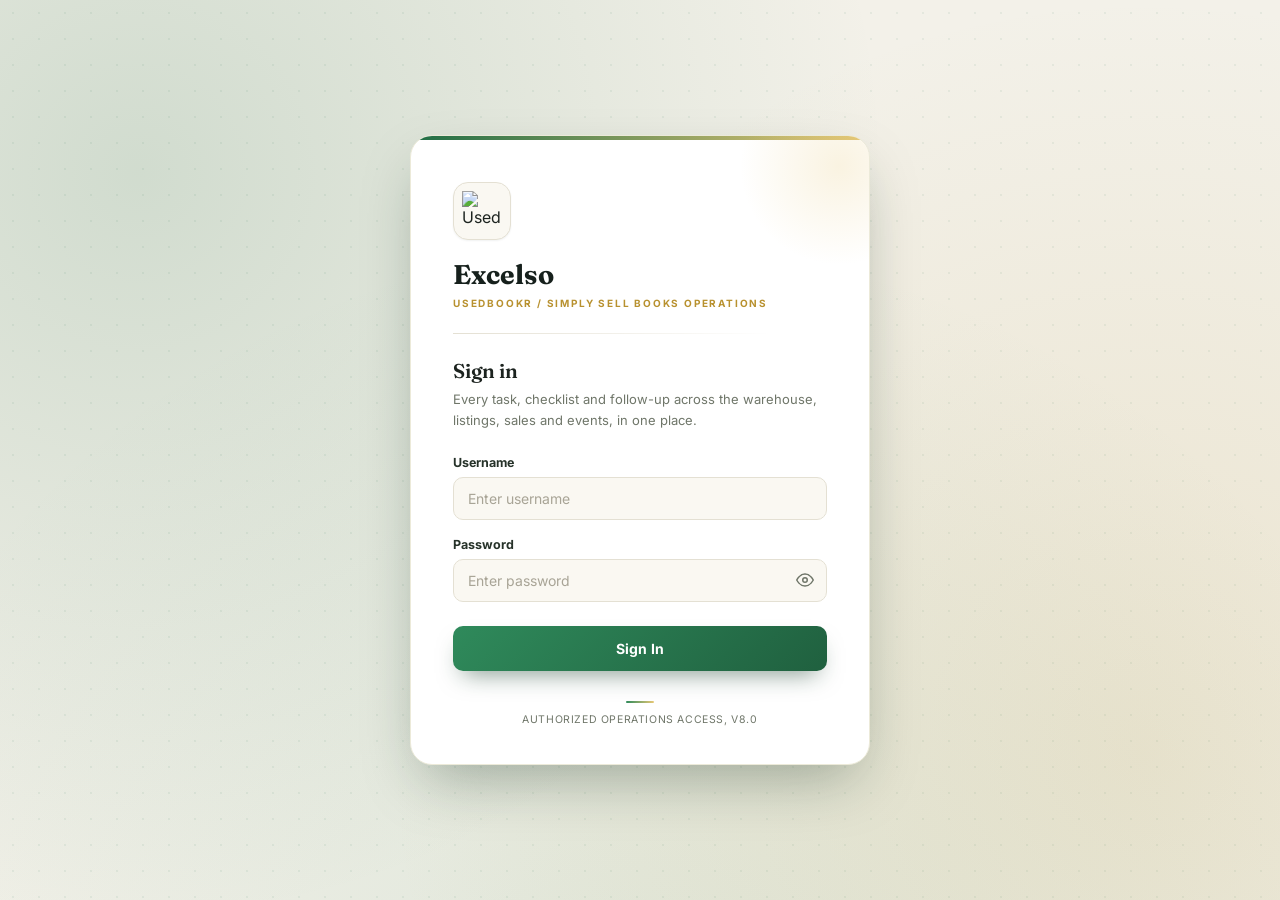
==== commit 8ef8fec3: "Upgrade version from 7.0 to 8.0 in index.html Updated version numbers in stylesheets and scripts fro" ====
--- a/index.html
+++ b/index.html
@@ -17,9 +17,10 @@
     <link href="https://fonts.googleapis.com/css2?family=Fraunces:opsz,wght@9..144,500..700&family=Inter:wght@400..800&family=IBM+Plex+Mono:wght@600&display=swap" rel="stylesheet">
 
     <!-- When you change a CSS/JS file, raise the ?v= number so every browser loads the new copy -->
-    <link rel="stylesheet" href="style.css?v=7.0">
-    <link rel="stylesheet" href="enhancements.css?v=7.0">
-    <link rel="stylesheet" href="polish.css?v=7.0">
+    <link rel="stylesheet" href="style.css?v=8.0">
+    <link rel="stylesheet" href="enhancements.css?v=8.0">
+    <link rel="stylesheet" href="polish.css?v=8.0">
+    <link rel="stylesheet" href="features.css?v=8.0">
     <link rel="preload" as="image" href="assets/logo-usedbookr.png">
 </head>
 <body>
@@ -81,7 +82,7 @@
                 </button>
             </form>
 
-            <div class="login-footer">Authorized operations access, v7.0</div>
+            <div class="login-footer">Authorized operations access, v8.0</div>
         </div>
     </div>
 </div>
@@ -122,22 +123,13 @@
 
             <div class="navigation-title">Departments</div>
 
-            <button class="nav-item department-item" data-department="B2B - Sales"><span class="department-code">B2B</span><span>B2B / Sales</span></button>
-            <button class="nav-item department-item" data-department="Customer Support"><span class="department-code">CS</span><span>Customer Support</span></button>
-            <button class="nav-item department-item" data-department="Warehouse"><span class="department-code">WH</span><span>Warehouse</span></button>
-            <button class="nav-item department-item" data-department="Scanning - Catalog"><span class="department-code">SC</span><span>Scanning / Catalog</span></button>
-            <button class="nav-item department-item" data-department="Listing - Inventory"><span class="department-code">LI</span><span>Listing / Inventory</span></button>
-            <button class="nav-item department-item" data-department="Digital Marketing"><span class="department-code">DM</span><span>Digital Marketing</span></button>
-            <button class="nav-item department-item" data-department="IT - Software Development"><span class="department-code">IT</span><span>IT / Software Development</span></button>
-            <button class="nav-item department-item" data-department="Finance"><span class="department-code">FN</span><span>Finance</span></button>
-            <button class="nav-item department-item" data-department="Book Fair - Events"><span class="department-code">BF</span><span>Book Fair / Events</span></button>
-            <button class="nav-item department-item" data-department="Books and Supply Procurement"><span class="department-code">BP</span><span>Books & Supply Procurement</span></button>
-            <button class="nav-item department-item" data-department="HR"><span class="department-code">HR</span><span>HR</span></button>
-            <button class="nav-item department-item" data-department="Data Analysis"><span class="department-code">DA</span><span>Data Analysis</span></button>
-            <button class="nav-item department-item" data-department="Software Testing"><span class="department-code">ST</span><span>Software Testing</span></button>
-            <button class="nav-item department-item" data-department="Product Development"><span class="department-code">PD</span><span>Product Development</span></button>
-
+            <div id="departmentNav" class="department-nav"></div>
+
+            <div class="navigation-title">Records</div>
             <button class="nav-item" data-page="activity"><span class="nav-icon">◷</span><span>Activity Log</span></button>
+
+            <div class="navigation-title admin-only" style="display:none;">Admin</div>
+            <button class="nav-item admin-only" data-page="admin" style="display:none;"><span class="nav-icon">⚙</span><span>Team &amp; Departments</span></button>
         </nav>
 
         <div class="sidebar-footer">
@@ -149,7 +141,7 @@
                 </div>
             </div>
             <button id="logoutButton" class="logout-button"><span aria-hidden="true">&#10148;</span> Logout</button>
-            <div class="app-version">Version 7.0</div>
+            <div class="app-version">Version 8.0</div>
         </div>
     </aside>
 
@@ -185,7 +177,7 @@
                     <div>
                         <span id="dashboardDateLine" class="hero-date"></span>
                         <h2 id="dashboardGreeting">Operations Dashboard</h2>
-                        <p id="dashboardScopeText">Monitor tasks, priorities and follow-ups across all 14 departments.</p>
+                        <p id="dashboardScopeText">Monitor tasks, priorities and follow-ups across every department.</p>
                     </div>
                     <button id="dashboardAddTask" class="primary-button" type="button">+ Add New Task</button>
                 </div>
@@ -252,6 +244,7 @@
                         <h2>Regular Tasks</h2>
                         <p>Log each recurring job when it's done. The card shows the latest update.</p>
                     </div>
+                    <button id="regularTaskAddButton" class="primary-button admin-only" type="button" style="display:none;">+ Add Regular Task</button>
                 </div>
 
                 <div id="regularTasksFilterPanel" class="filter-panel regular-tasks-filter-panel" style="display:none;">
@@ -382,18 +375,81 @@
                     <div>
                         <span class="page-label">Ask about your operations</span>
                         <h2>AI Assistant</h2>
-                        <p>Ask about tasks, updates, deadlines, changes or team performance. Answers come from the live data in Excelso.</p>
+                        <p id="aiPageIntro">Ask about tasks, updates, deadlines, changes or team performance. Answers come from the live data in Excelso.</p>
                     </div>
                     <button id="aiNewChatButton" class="secondary-button" type="button">New chat</button>
                 </div>
 
-                <div class="panel ai-chat">
-                    <div id="aiMessages" class="ai-messages" aria-live="polite"></div>
-                    <form id="aiForm" class="ai-composer">
-                        <textarea id="aiInput" rows="2" placeholder="e.g. What is overdue in Warehouse and who owns it?" aria-label="Your question"></textarea>
-                        <button type="submit" class="primary-button" id="aiSendButton">Ask</button>
-                    </form>
-                    <p class="ai-composer-hint">Enter to send, Shift+Enter for a new line. Click a task ID in an answer to open it.</p>
+                <div id="aiTabs" class="ai-tabs admin-only" role="tablist" style="display:none;">
+                    <button type="button" class="ai-tab is-active" data-ai-tab="chat" role="tab" aria-selected="true">Ask</button>
+                    <button type="button" class="ai-tab" data-ai-tab="extract" role="tab" aria-selected="false">Find tasks in notes</button>
+                    <button type="button" class="ai-tab" data-ai-tab="kb" role="tab" aria-selected="false">Knowledge base <span id="kbCountBadge" class="ai-tab-count"></span></button>
+                </div>
+
+                <!-- Ask -->
+                <div id="aiPanelChat" class="ai-panel">
+                    <div class="panel ai-chat">
+                        <div id="aiMessages" class="ai-messages" aria-live="polite"></div>
+                        <form id="aiForm" class="ai-composer">
+                            <textarea id="aiInput" rows="2" placeholder="e.g. What is overdue in Warehouse and who owns it?" aria-label="Your question"></textarea>
+                            <button type="submit" class="primary-button" id="aiSendButton">Ask</button>
+                        </form>
+                        <p class="ai-composer-hint">Enter to send, Shift+Enter for a new line. Click a task or note ID in an answer to open it.</p>
+                    </div>
+                </div>
+
+                <!-- Find tasks in a meeting transcript / WhatsApp chat -->
+                <div id="aiPanelExtract" class="ai-panel" hidden>
+                    <div class="panel extract-input-panel">
+                        <div class="extract-source-switch" role="radiogroup" aria-label="What are you adding?">
+                            <label class="extract-source"><input type="radio" name="extractSource" value="meeting" checked><span>Meeting transcript or notes</span></label>
+                            <label class="extract-source"><input type="radio" name="extractSource" value="whatsapp"><span>WhatsApp chat</span></label>
+                        </div>
+
+                        <label id="extractDropzone" class="extract-dropzone" for="extractFile">
+                            <input type="file" id="extractFile" accept=".txt,.md,.vtt,.srt,.csv,.docx,.pdf,.zip,text/plain">
+                            <strong id="extractDropTitle">Drop a file here or choose one</strong>
+                            <span id="extractDropHint">.txt, .docx, .pdf, .vtt / .srt transcripts. WhatsApp: Export chat → Without media (.txt or .zip).</span>
+                        </label>
+
+                        <div class="form-group">
+                            <label for="extractText">Or paste the text</label>
+                            <textarea id="extractText" rows="8" placeholder="Paste the meeting transcript, your meeting notes, or the WhatsApp messages…"></textarea>
+                            <small id="extractCharCount" class="extract-char-count"></small>
+                        </div>
+
+                        <div class="extract-options">
+                            <div class="form-group">
+                                <label for="extractLabel">Name this source <span class="field-optional">(optional)</span></label>
+                                <input type="text" id="extractLabel" placeholder="e.g. Weekly ops meeting 28 Oct">
+                            </div>
+                            <div class="form-group" id="extractSinceGroup" hidden>
+                                <label for="extractSince">Only messages since <span class="field-optional">(optional)</span></label>
+                                <input type="date" id="extractSince">
+                            </div>
+                            <label class="extract-check"><input type="checkbox" id="extractSaveKb" checked> Also save it to the knowledge base</label>
+                        </div>
+
+                        <div id="extractError" class="form-inline-error" role="alert"></div>
+
+                        <div class="extract-actions">
+                            <button type="button" id="extractClearButton" class="secondary-button">Clear</button>
+                            <button type="button" id="extractRunButton" class="primary-button">Find tasks</button>
+                        </div>
+                    </div>
+
+                    <div id="extractResults" class="extract-results" aria-live="polite"></div>
+                </div>
+
+                <!-- Knowledge base -->
+                <div id="aiPanelKb" class="ai-panel" hidden>
+                    <div class="kb-toolbar">
+                        <input type="search" id="kbSearch" placeholder="Search notes…" aria-label="Search notes">
+                        <select id="kbCategoryFilter" aria-label="Category"><option value="">All categories</option></select>
+                        <button type="button" id="kbAddButton" class="primary-button">+ New note</button>
+                    </div>
+                    <p class="kb-hint">Everything here is private to the Founder and Operations Head, and the AI Assistant reads it when you ask questions.</p>
+                    <div id="kbList" class="kb-list"></div>
                 </div>
             </section>
 
@@ -403,7 +459,7 @@
                     <div>
                         <span class="page-label">Organization</span>
                         <h2>Departments</h2>
-                        <p>All 14 departments and their operational workload.</p>
+                        <p>Every department and its operational workload.</p>
                     </div>
                 </div>
                 <div id="departmentsGrid" class="departments-grid"></div>
@@ -446,11 +502,54 @@
                     <div>
                         <span class="page-label">Audit trail</span>
                         <h2>Activity Log</h2>
-                        <p>The most recently changed tasks. Tap one to open it.</p>
-                    </div>
+                        <p id="activityIntro">The most recently changed tasks. Tap one to open it.</p>
+                    </div>
+                    <div class="page-header-actions admin-only" style="display:none;">
+                        <select id="activityClearRange" aria-label="What to clear">
+                            <option value="90">Older than 90 days</option>
+                            <option value="30">Older than 30 days</option>
+                            <option value="0">Everything</option>
+                        </select>
+                        <button id="activityClearButton" class="danger-button" type="button">Clear log</button>
+                    </div>
+                </div>
+                <div class="filter-panel activity-filter admin-only" style="display:none;">
+                    <div class="filter-field"><label for="activitySearch">Search</label><input type="search" id="activitySearch" placeholder="Task ID, person, action…"></div>
                 </div>
                 <div class="panel">
                     <div id="activityTimeline" class="activity-timeline"></div>
+                </div>
+            </section>
+
+            <!-- TEAM & DEPARTMENTS (Founder / Operations Head) -->
+            <section id="adminPage" class="page">
+                <div class="page-header">
+                    <div>
+                        <span class="page-label">Admin</span>
+                        <h2>Team &amp; Departments</h2>
+                        <p>Changes are written to every sheet: renaming a person or department updates it on all tasks, logs and lists.</p>
+                    </div>
+                </div>
+
+                <div class="admin-columns">
+                    <div class="panel">
+                        <div class="panel-header">
+                            <div><h3>Team members</h3><p>Task owners and sign-in accounts (Users sheet)</p></div>
+                            <button id="teamAddButton" class="primary-button" type="button">+ Add person</button>
+                        </div>
+                        <div id="teamList" class="team-list"><div class="empty-state">Loading…</div></div>
+                    </div>
+
+                    <div class="panel">
+                        <div class="panel-header">
+                            <div><h3>Departments</h3><p>Used in every department dropdown (lists sheet)</p></div>
+                        </div>
+                        <form id="departmentAddForm" class="department-add-form">
+                            <input type="text" id="departmentAddInput" placeholder="New department name" aria-label="New department name" maxlength="60">
+                            <button type="submit" class="primary-button">Add</button>
+                        </form>
+                        <div id="departmentAdminList" class="department-admin-list"></div>
+                    </div>
                 </div>
             </section>
         </div>
@@ -534,6 +633,7 @@
             <div id="taskFormError" class="form-inline-error" role="alert"></div>
 
             <div class="modal-footer">
+                <button type="button" id="deleteTaskModalButton" class="danger-button modal-footer-left" style="display:none;">Delete task</button>
                 <button type="button" id="cancelTaskButton" class="secondary-button">Cancel</button>
                 <button type="submit" class="primary-button">Save Task</button>
             </div>
@@ -654,6 +754,7 @@
 
                 <button type="button" id="taskDetailSaveMetaButton" class="primary-button" style="display:none;">Save Changes</button>
                 <p id="taskDetailLockedNote" class="meta-locked-note">Only the Operations Head / Founder can edit owners, priority and dates.</p>
+                <button type="button" id="taskDetailDeleteButton" class="danger-button danger-button-block admin-only" style="display:none;">Delete task</button>
             </aside>
 
         </div>
@@ -689,6 +790,15 @@
                     </select>
                 </div>
 
+                <div class="form-group">
+                    <label for="backlogPriority">Priority</label>
+                    <select id="backlogPriority">
+                        <option value="High">High</option>
+                        <option value="Medium" selected>Medium</option>
+                        <option value="Low">Low</option>
+                    </select>
+                </div>
+
                 <div class="form-group full-width">
                     <label for="backlogExpectedDate">Expected Date / Period <span class="field-optional">(optional)</span></label>
                     <input type="text" id="backlogExpectedDate" placeholder="e.g. 15 Jan 2027, or Q2 2026">
@@ -701,6 +811,7 @@
             </div>
 
             <div class="modal-footer">
+                <button type="button" id="deleteBacklogButton" class="danger-button modal-footer-left" style="display:none;">Delete item</button>
                 <button type="button" id="cancelBacklogButton" class="secondary-button">Cancel</button>
                 <button type="submit" class="primary-button" id="saveBacklogItemButton">Save Item</button>
             </div>
@@ -723,6 +834,11 @@
                 </p>
                 <p id="backlogDetailDescription" class="detail-drawer-static-description">-</p>
 
+                <div class="drawer-admin-actions admin-only" style="display:none;">
+                    <button type="button" id="backlogDetailEditButton" class="secondary-button">Edit</button>
+                    <button type="button" id="backlogDetailDeleteButton" class="danger-button">Delete</button>
+                </div>
+
                 <div class="detail-drawer-comments">
                     <h3>Comments</h3>
                     <div id="backlogDetailComments" class="comment-thread"></div>
@@ -766,6 +882,189 @@
     </div>
 </div>
 
+<!-- REGULAR TASK MODAL (add / edit) -->
+<div id="regularTaskModal" class="modal-overlay" style="display:none;">
+    <div class="modal" role="dialog" aria-modal="true" aria-labelledby="regularTaskModalTitle">
+        <div class="modal-header">
+            <div><span class="modal-label">Regular task</span><h2 id="regularTaskModalTitle">Add Regular Task</h2></div>
+            <button type="button" class="modal-close" data-close-modal="regularTaskModal" aria-label="Close">×</button>
+        </div>
+        <form id="regularTaskForm" class="modal-form" novalidate>
+            <input type="hidden" id="regularTaskEditId">
+            <div class="form-grid">
+                <div class="form-group full-width">
+                    <label for="regularTaskName">Task *</label>
+                    <input type="text" id="regularTaskName" placeholder="e.g. Computer restart (Tuesday)" required>
+                </div>
+                <div class="form-group">
+                    <label for="regularTaskDepartment">Department *</label>
+                    <select id="regularTaskDepartment"><option value="">Select Department</option></select>
+                </div>
+                <div class="form-group">
+                    <label id="regularTaskOwnersLabel">Owners</label>
+                    <div id="regularTaskOwnerPicker" class="owner-picker" aria-labelledby="regularTaskOwnersLabel"></div>
+                </div>
+                <div class="form-group">
+                    <label for="regularTaskFrequency">How often *</label>
+                    <input type="text" id="regularTaskFrequency" list="regularTaskFrequencyOptions" placeholder="daily, weekly, twice weekly, monthly…">
+                    <datalist id="regularTaskFrequencyOptions">
+                        <option value="daily"></option><option value="twice weekly"></option><option value="weekly"></option><option value="monthly"></option>
+                    </datalist>
+                </div>
+                <div class="form-group">
+                    <label for="regularTaskPriority">Priority</label>
+                    <select id="regularTaskPriority"><option value="High">High</option><option value="Medium" selected>Medium</option><option value="Low">Low</option></select>
+                </div>
+                <div class="form-group">
+                    <label for="regularTaskExpectedDate">Next expected date <span class="field-optional">(optional)</span></label>
+                    <input type="date" id="regularTaskExpectedDate">
+                </div>
+            </div>
+            <div id="regularTaskFormError" class="form-inline-error" role="alert"></div>
+            <div class="modal-footer">
+                <button type="button" id="regularTaskDeleteButton" class="danger-button modal-footer-left" style="display:none;">Delete</button>
+                <button type="button" class="secondary-button" data-close-modal="regularTaskModal">Cancel</button>
+                <button type="submit" class="primary-button" id="regularTaskSaveButton">Save</button>
+            </div>
+        </form>
+    </div>
+</div>
+
+<!-- TEAM MEMBER MODAL -->
+<div id="teamMemberModal" class="modal-overlay" style="display:none;">
+    <div class="modal" role="dialog" aria-modal="true" aria-labelledby="teamMemberModalTitle">
+        <div class="modal-header">
+            <div><span class="modal-label">Team</span><h2 id="teamMemberModalTitle">Add person</h2></div>
+            <button type="button" class="modal-close" data-close-modal="teamMemberModal" aria-label="Close">×</button>
+        </div>
+        <form id="teamMemberForm" class="modal-form" novalidate autocomplete="off">
+            <input type="hidden" id="teamMemberOriginalUsername">
+            <div class="form-grid">
+                <div class="form-group">
+                    <label for="teamMemberName">Name (as shown on tasks) *</label>
+                    <input type="text" id="teamMemberName" placeholder="e.g. Priya" required>
+                </div>
+                <div class="form-group">
+                    <label for="teamMemberUsername">Username for sign-in *</label>
+                    <input type="text" id="teamMemberUsername" placeholder="e.g. priya" autocapitalize="off" spellcheck="false" required>
+                </div>
+                <div class="form-group">
+                    <label for="teamMemberRole">Role *</label>
+                    <input type="text" id="teamMemberRole" list="teamRoleOptions" placeholder="e.g. Warehouse Lead">
+                    <datalist id="teamRoleOptions">
+                        <option value="Founder"></option><option value="Operations Head"></option><option value="Team Member"></option>
+                    </datalist>
+                    <small class="meta-field-hint">"Founder" or "Operations Head" gives full admin access.</small>
+                </div>
+                <div class="form-group">
+                    <label for="teamMemberDepartment">Primary department</label>
+                    <select id="teamMemberDepartment"></select>
+                </div>
+                <div class="form-group full-width">
+                    <label>Also coordinates <span class="field-optional">(optional)</span></label>
+                    <div id="teamMemberCoordination" class="chip-checklist"></div>
+                </div>
+                <div class="form-group">
+                    <label for="teamMemberPassword" id="teamMemberPasswordLabel">Password *</label>
+                    <input type="text" id="teamMemberPassword" placeholder="At least 6 characters" autocomplete="new-password">
+                    <small id="teamMemberPasswordHint" class="meta-field-hint">Share it with them privately. It's stored encrypted.</small>
+                </div>
+                <div class="form-group">
+                    <label for="teamMemberStatus">Status</label>
+                    <select id="teamMemberStatus"><option value="Active">Active — can sign in</option><option value="Inactive">Inactive — can't sign in</option></select>
+                </div>
+                <label class="extract-check full-width"><input type="checkbox" id="teamMemberAi"> Can use the AI Assistant (chat only)</label>
+            </div>
+            <div id="teamMemberRemoveGroup" class="remove-panel" hidden>
+                <p id="teamMemberRemoveText" class="modal-text"></p>
+                <div class="form-group">
+                    <label for="teamMemberReassign">Give their tasks to</label>
+                    <select id="teamMemberReassign"></select>
+                </div>
+                <div class="remove-panel-actions">
+                    <button type="button" class="secondary-button" id="teamMemberRemoveCancel">Keep them</button>
+                    <button type="button" class="danger-button" id="teamMemberRemoveConfirm">Remove permanently</button>
+                </div>
+            </div>
+            <div id="teamMemberFormError" class="form-inline-error" role="alert"></div>
+            <div class="modal-footer">
+                <button type="button" id="teamMemberDeleteButton" class="danger-button modal-footer-left" style="display:none;">Remove person</button>
+                <button type="button" class="secondary-button" data-close-modal="teamMemberModal">Cancel</button>
+                <button type="submit" class="primary-button" id="teamMemberSaveButton">Save</button>
+            </div>
+        </form>
+    </div>
+</div>
+
+<!-- DEPARTMENT MODAL (rename / remove) -->
+<div id="departmentModal" class="modal-overlay" style="display:none;">
+    <div class="modal modal-narrow" role="dialog" aria-modal="true" aria-labelledby="departmentModalTitle">
+        <div class="modal-header">
+            <div><span class="modal-label">Department</span><h2 id="departmentModalTitle">Rename department</h2></div>
+            <button type="button" class="modal-close" data-close-modal="departmentModal" aria-label="Close">×</button>
+        </div>
+        <form id="departmentForm" class="modal-form" novalidate>
+            <input type="hidden" id="departmentModalMode">
+            <input type="hidden" id="departmentModalOriginal">
+            <p id="departmentModalText" class="modal-text"></p>
+            <div class="form-group" id="departmentRenameGroup">
+                <label for="departmentNewName">New name</label>
+                <input type="text" id="departmentNewName" maxlength="60">
+            </div>
+            <div class="form-group" id="departmentMoveGroup">
+                <label for="departmentMoveTo">Move its work to</label>
+                <select id="departmentMoveTo"></select>
+            </div>
+            <div id="departmentFormError" class="form-inline-error" role="alert"></div>
+            <div class="modal-footer">
+                <button type="button" class="secondary-button" data-close-modal="departmentModal">Cancel</button>
+                <button type="submit" class="primary-button" id="departmentSaveButton">Save</button>
+            </div>
+        </form>
+    </div>
+</div>
+
+<!-- KNOWLEDGE NOTE MODAL -->
+<div id="kbNoteModal" class="modal-overlay" style="display:none;">
+    <div class="modal modal-wide" role="dialog" aria-modal="true" aria-labelledby="kbNoteModalTitle">
+        <div class="modal-header">
+            <div><span class="modal-label" id="kbNoteModalLabel">Knowledge base</span><h2 id="kbNoteModalTitle">New note</h2></div>
+            <button type="button" class="modal-close" data-close-modal="kbNoteModal" aria-label="Close">×</button>
+        </div>
+        <form id="kbNoteForm" class="modal-form" novalidate>
+            <input type="hidden" id="kbNoteId">
+            <div class="form-grid">
+                <div class="form-group full-width">
+                    <label for="kbNoteTitle">Title *</label>
+                    <input type="text" id="kbNoteTitle" placeholder="e.g. Packing guidelines for Amazon orders" maxlength="150">
+                </div>
+                <div class="form-group">
+                    <label for="kbNoteCategory">Category</label>
+                    <select id="kbNoteCategory"></select>
+                </div>
+                <div class="form-group">
+                    <label for="kbNoteTags">Tags <span class="field-optional">(optional)</span></label>
+                    <input type="text" id="kbNoteTags" placeholder="e.g. amazon, packing">
+                </div>
+                <div class="form-group full-width">
+                    <div class="kb-content-label">
+                        <label for="kbNoteContent">Content *</label>
+                        <label class="kb-file-button">Fill from file<input type="file" id="kbNoteFile" accept=".txt,.md,.docx,.csv,.vtt,.srt"></label>
+                    </div>
+                    <textarea id="kbNoteContent" rows="14" placeholder="Write or paste the note…"></textarea>
+                    <small id="kbNoteMeta" class="meta-field-hint"></small>
+                </div>
+            </div>
+            <div id="kbNoteFormError" class="form-inline-error" role="alert"></div>
+            <div class="modal-footer">
+                <button type="button" id="kbNoteDeleteButton" class="danger-button modal-footer-left" style="display:none;">Delete note</button>
+                <button type="button" class="secondary-button" data-close-modal="kbNoteModal">Cancel</button>
+                <button type="submit" class="primary-button" id="kbNoteSaveButton">Save note</button>
+            </div>
+        </form>
+    </div>
+</div>
+
 <!-- NOTIFICATION -->
 <div id="notification" class="notification" role="status" aria-live="polite">
     <div class="notification-icon" aria-hidden="true">✓</div>
@@ -785,7 +1084,8 @@
     <span id="actionLoaderText">Saving…</span>
 </div>
 
-<script src="script.js?v=7.0" defer></script>
-<script src="ai.js?v=7.0" defer></script>
+<script src="script.js?v=8.0" defer></script>
+<script src="ai.js?v=8.0" defer></script>
+<script src="admin.js?v=8.0" defer></script>
 </body>
 </html>
--- a/style.css
+++ b/style.css
@@ -2512,3 +2512,202 @@
     .ai-messages { padding: 14px; }
     .ai-bubble { max-width: 94%; }
 }
+/* =========================================================
+   EXCELSO v7 — POLISH & SPEED LAYER
+   Load AFTER style.css and enhancements.css.
+   1. Removes never-ending decorative animations (they keep phones'
+      CPUs busy and drain battery).
+   2. Styles the new v7 pieces: sync button, greeting, clickable KPI
+      cards, last-update line on regular tasks, mobile tab bar,
+      phone-friendly "card" tables.
+========================================================= */
+
+/* ---------- 1. SPEED: stop decorative loops ---------- */
+.topbar::after,
+.sidebar-header::after,
+.login-aurora,
+.login-card::before,
+.login-card::after { animation: none !important; }
+
+.checklist-dot-red { animation: none !important; }
+tbody tr { animation: none !important; }
+.priority-badge, .status-badge { animation: none !important; }
+.kpi-card, .regular-task-group, .backlog-card, .bookfair-card { animation-duration: 0.25s; }
+.page.active-page { animation-duration: 0.2s; }
+
+.department-card, .regular-task-card, .backlog-card, .bookfair-card { will-change: auto; }
+
+/* Content that is off-screen isn't painted until scrolled to */
+.regular-task-group, .backlog-card, .bookfair-card, .ecosystem-panel {
+    content-visibility: auto;
+    contain-intrinsic-size: auto 260px;
+}
+
+@media (max-width: 900px) {
+    .topbar { backdrop-filter: none; background: rgba(255,255,255,0.97); }
+    .modal-overlay, .detail-drawer-overlay, .regular-task-update-modal-overlay, .sidebar-backdrop { backdrop-filter: none; }
+    .kpi-card:hover, .backlog-card:hover, .bookfair-card:hover, .regular-task-card:hover, .department-card:hover { transform: none; }
+}
+
+/* ---------- 2. SYNC BUTTON (top bar) ---------- */
+.sync-button {
+    display: inline-flex; align-items: center; gap: 7px;
+    border: 1.5px solid var(--border); background: var(--surface); color: var(--muted);
+    font-size: 11.5px; font-weight: 600; padding: 7px 12px; border-radius: 999px; cursor: pointer;
+    transition: border-color .15s, color .15s, background-color .15s;
+    white-space: nowrap;
+}
+.sync-button:hover { border-color: var(--forest-mid); color: var(--forest); }
+.sync-icon { display: inline-block; font-size: 14px; line-height: 1; color: var(--forest-mid); }
+.sync-button.is-syncing .sync-icon { animation: spin 0.9s linear infinite; }
+.sync-button.is-error { border-color: #f3caca; background: #fdf1f1; color: var(--danger); }
+.sync-button.is-error .sync-icon { color: var(--danger); }
+
+/* ---------- 3. DASHBOARD GREETING ---------- */
+.dashboard-hero {
+    padding: 22px 24px; border-radius: var(--radius-lg);
+    background: linear-gradient(120deg, var(--forest-deep) 0%, var(--forest-dark) 55%, #1c5a3a 100%);
+    color: #f4f1e6; box-shadow: var(--shadow-md); align-items: center;
+}
+.dashboard-hero h2 { color: #fff; }
+.dashboard-hero h2::after { background: linear-gradient(90deg, var(--gold-soft), transparent); }
+.dashboard-hero p { color: #bfd0c4; }
+.hero-date {
+    display: block; margin-bottom: 6px; font-family: var(--font-mono);
+    font-size: 11px; letter-spacing: 1px; text-transform: uppercase; color: var(--gold-soft);
+}
+.dashboard-hero .primary-button { background: var(--gold-soft); color: var(--forest-deep); box-shadow: none; }
+.dashboard-hero .primary-button:hover { filter: brightness(1.05); }
+
+/* ---------- 4. CLICKABLE KPI CARDS ---------- */
+.kpi-grid:not(.kpi-grid-static) .kpi-card { cursor: pointer; }
+.kpi-grid:not(.kpi-grid-static) .kpi-card:focus-visible { outline: 2px solid var(--forest-mid); outline-offset: 2px; }
+.kpi-grid:not(.kpi-grid-static) .kpi-card small::after { content: " →"; opacity: 0; transition: opacity .15s; }
+.kpi-grid:not(.kpi-grid-static) .kpi-card:hover small::after { opacity: 1; }
+.kpi-grid-static .kpi-card { cursor: default; }
+.kpi-overdue.has-value { background: #fdf3ef; border-color: #f0cfc3; }
+.kpi-overdue.has-value strong { color: var(--danger); }
+
+/* ---------- 5. TABLES ---------- */
+.table-container { max-height: none; }
+thead th { position: sticky; top: 0; z-index: 1; }
+.cell-id { font-family: var(--font-mono); font-size: 11px; color: var(--forest-mid); font-weight: 600; white-space: nowrap; }
+tr.row-overdue td:first-child { box-shadow: inset 3px 0 0 var(--warning); }
+
+.status-badge { display: inline-flex; align-items: center; gap: 6px; white-space: nowrap; }
+.status-badge::before { content: ""; width: 6px; height: 6px; border-radius: 50%; background: currentColor; opacity: .7; }
+
+/* checklist indicators */
+.checklist-dot-empty { background: transparent; border: 2px solid #cfcabb; box-shadow: none; }
+.checklist-count { margin-left: 6px; font-size: 10.5px; font-weight: 700; color: var(--muted); font-family: var(--font-mono); vertical-align: middle; }
+
+/* ---------- 6. REGULAR TASKS: last update line ---------- */
+.regular-task-last {
+    display: flex; align-items: center; gap: 7px; font-size: 11px; color: var(--muted);
+    padding: 6px 9px; border-radius: 7px; background: var(--surface); border: 1px dashed var(--border);
+    overflow: hidden; text-overflow: ellipsis; white-space: nowrap;
+}
+.regular-task-last-dot { width: 7px; height: 7px; border-radius: 50%; background: #cfcabb; flex-shrink: 0; }
+.regular-task-last.is-done { color: var(--forest-dark); border-style: solid; border-color: #b8dcc3; background: #f0f8f2; }
+.regular-task-last.is-done .regular-task-last-dot { background: var(--forest-mid); }
+.regular-task-last.is-pending { color: #8a6a1e; border-style: solid; border-color: #efdcae; background: #fbf6e8; }
+.regular-task-last.is-pending .regular-task-last-dot { background: var(--warning); }
+.regular-task-last-none { font-style: italic; }
+
+/* ---------- 7. NOTIFICATIONS, COMMENTS, ACTIVITY, FOLLOW-UPS ---------- */
+.notification.is-problem .notification-icon { background: var(--danger); }
+.notification.is-problem { border-left: 4px solid var(--danger); }
+
+.comment-bubble.is-mine { background: #eef6f0; border-color: #cfe5d6; margin-left: 24px; }
+
+.activity-item.row-clickable { cursor: pointer; border-radius: 8px; }
+.activity-item.row-clickable:hover { background: var(--surface-alt); }
+
+.followup-card-overdue strong { color: var(--danger); }
+.followup-card-overdue { border-top: 3px solid var(--danger); }
+
+/* ---------- 8. MOBILE TAB BAR ---------- */
+.mobile-tabbar { display: none; }
+
+@media (max-width: 900px) {
+    .mobile-tabbar {
+        position: fixed; left: 0; right: 0; bottom: 0; z-index: 900;
+        display: grid; grid-template-columns: repeat(5, 1fr);
+        background: var(--surface); border-top: 1px solid var(--border);
+        box-shadow: 0 -6px 20px rgba(22, 32, 28, 0.08);
+        padding-bottom: env(safe-area-inset-bottom, 0px);
+    }
+    .tab-item {
+        display: flex; flex-direction: column; align-items: center; justify-content: center; gap: 2px;
+        border: none; background: transparent; color: var(--muted);
+        font-size: 10.5px; font-weight: 600; padding: 8px 2px 7px; min-height: 56px; cursor: pointer;
+        -webkit-tap-highlight-color: transparent;
+    }
+    .tab-icon { font-size: 17px; line-height: 1; }
+    .tab-item.active { color: var(--forest); }
+    .tab-item.active .tab-icon { transform: translateY(-1px); }
+
+    .app { padding-bottom: calc(60px + env(safe-area-inset-bottom, 0px)); }
+    .notification { bottom: calc(72px + env(safe-area-inset-bottom, 0px)); }
+    .action-loader { bottom: calc(74px + env(safe-area-inset-bottom, 0px)); }
+}
+
+/* ---------- 9. SMALL SCREENS ---------- */
+@media (max-width: 650px) {
+    .top-add-label, .sync-status, .scope-toggle-label { display: none; }
+    .scope-toggle { padding: 6px; }
+    .sync-button { padding: 7px 9px; }
+    .topbar-left h1 { font-size: 17px; }
+    .topbar-left p { display: none; }
+    .dashboard-hero { padding: 18px; }
+    .dashboard-hero .primary-button { width: 100%; }
+    .kpi-card { padding: 14px; }
+    .kpi-card strong { font-size: 24px; }
+}
+
+/* Tables become stacked cards on phones (no sideways scrolling) */
+@media (max-width: 700px) {
+    .table-container table { min-width: 0; }
+    .table-container thead { display: none; }
+    .table-container table, .table-container tbody { display: block; width: 100%; }
+
+    .table-container tbody tr:not(.table-section-row):not(.skeleton-row) {
+        display: grid; grid-template-columns: 1fr 1fr; gap: 8px 12px;
+        margin: 10px 12px; padding: 12px 14px;
+        border: 1px solid var(--border); border-radius: var(--radius-md); background: var(--surface);
+    }
+    .table-container tbody tr.row-overdue { border-left: 4px solid var(--warning); }
+    .table-container tbody tr.row-due-soon { border-left: 4px solid var(--danger); }
+    .table-container tbody tr td { display: block; padding: 0; border: none; background: transparent !important; box-shadow: none !important; font-size: 12.5px; min-width: 0; }
+
+    .table-container td[data-label]::before {
+        content: attr(data-label); display: block; margin-bottom: 2px;
+        font-size: 9.5px; font-weight: 800; letter-spacing: .5px; text-transform: uppercase; color: var(--muted);
+    }
+    .table-container td[data-label=""]::before { display: none; }
+
+    /* Task name spans full width and reads like a card title */
+    .table-container td.cell-title, .table-container td[data-label="Task"] { grid-column: 1 / -1; font-size: 14px; font-weight: 700; order: -1; }
+    .table-container td.cell-title::before, .table-container td[data-label="Task"]::before { display: none; }
+    .table-container td.cell-id, .table-container td[data-label="ID"], .table-container td[data-label="Task ID"] { order: -2; }
+    .table-container td.cell-action, .table-container td[data-label="Actions"], .table-container td[data-label="Action"] { grid-column: 1 / -1; }
+    .table-container td.cell-action .table-action { width: 100%; padding: 9px; }
+
+    /* section headers and empty rows */
+    .table-container tr.table-section-row, .table-container tr.skeleton-row { display: block; }
+    .table-container tr.table-section-row td, .table-container tr.skeleton-row td { display: block; }
+    .table-container td[colspan] { display: block; text-align: center; }
+    .table-container td[colspan]::before { display: none; }
+    .checklist-cell { text-align: left; }
+}
+
+/* ---------- 10. AI CHAT HEIGHT on phones (address bar safe) ---------- */
+.ai-chat { height: calc(100dvh - 250px); }
+@media (max-width: 900px) {
+    .ai-chat { height: calc(100dvh - 260px); min-height: 380px; }
+}
+
+/* ---------- Respect "reduce motion" everywhere ---------- */
+@media (prefers-reduced-motion: reduce) {
+    .sync-button.is-syncing .sync-icon { animation: none; }
+}
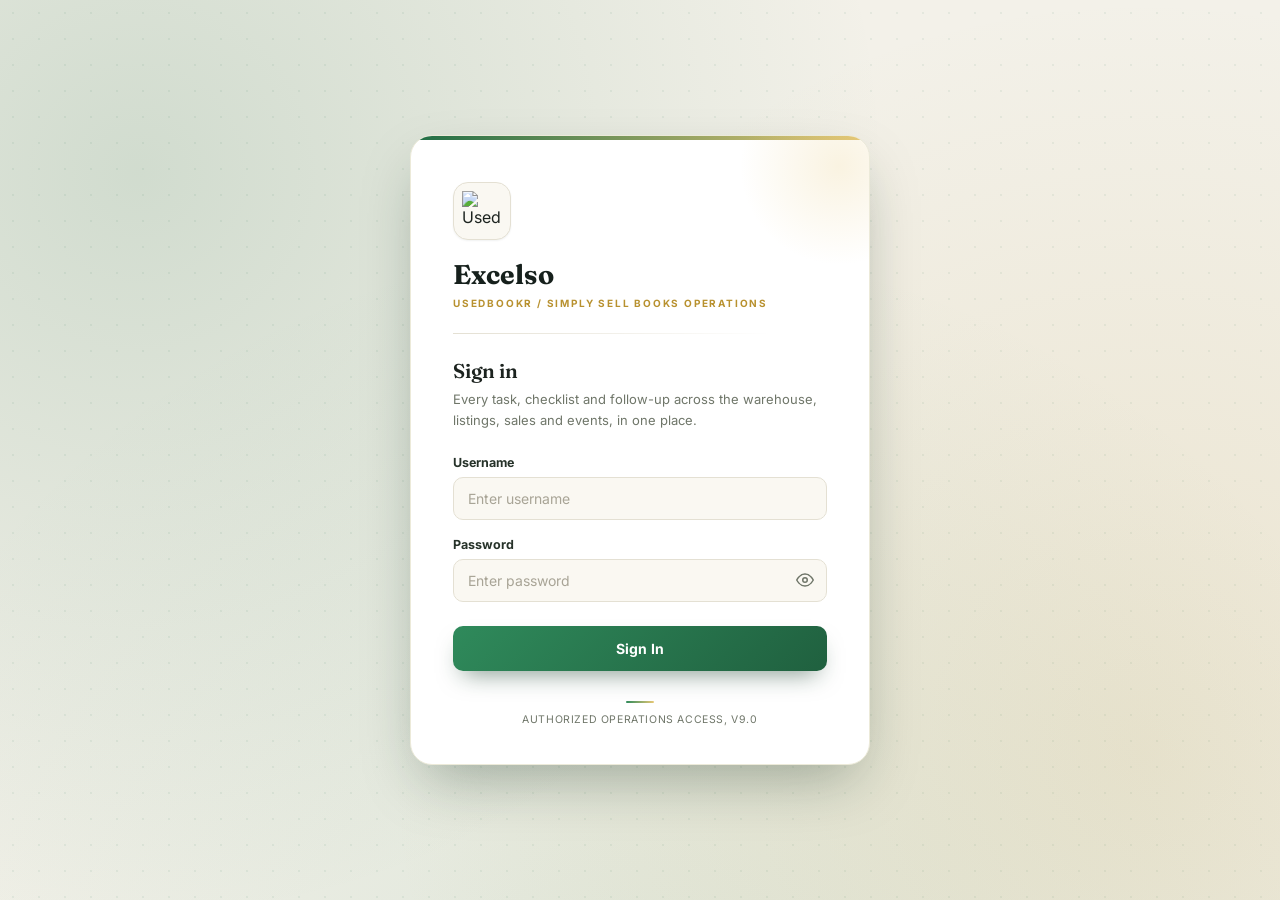
==== commit 68ec76dd: "Update version numbers in index.html to v9.0" ====
--- a/index.html
+++ b/index.html
@@ -17,10 +17,11 @@
     <link href="https://fonts.googleapis.com/css2?family=Fraunces:opsz,wght@9..144,500..700&family=Inter:wght@400..800&family=IBM+Plex+Mono:wght@600&display=swap" rel="stylesheet">
 
     <!-- When you change a CSS/JS file, raise the ?v= number so every browser loads the new copy -->
-    <link rel="stylesheet" href="style.css?v=8.0">
-    <link rel="stylesheet" href="enhancements.css?v=8.0">
-    <link rel="stylesheet" href="polish.css?v=8.0">
-    <link rel="stylesheet" href="features.css?v=8.0">
+    <link rel="stylesheet" href="style.css?v=9.0">
+    <link rel="stylesheet" href="enhancements.css?v=9.0">
+    <link rel="stylesheet" href="polish.css?v=9.0">
+    <link rel="stylesheet" href="features.css?v=9.0">
+    <link rel="stylesheet" href="v9.css?v=9.0">
     <link rel="preload" as="image" href="assets/logo-usedbookr.png">
 </head>
 <body>
@@ -82,7 +83,7 @@
                 </button>
             </form>
 
-            <div class="login-footer">Authorized operations access, v8.0</div>
+            <div class="login-footer">Authorized operations access, v9.0</div>
         </div>
     </div>
 </div>
@@ -141,7 +142,7 @@
                 </div>
             </div>
             <button id="logoutButton" class="logout-button"><span aria-hidden="true">&#10148;</span> Logout</button>
-            <div class="app-version">Version 8.0</div>
+            <div class="app-version">Version 9.0</div>
         </div>
     </aside>
 
@@ -394,7 +395,7 @@
                             <textarea id="aiInput" rows="2" placeholder="e.g. What is overdue in Warehouse and who owns it?" aria-label="Your question"></textarea>
                             <button type="submit" class="primary-button" id="aiSendButton">Ask</button>
                         </form>
-                        <p class="ai-composer-hint">Enter to send, Shift+Enter for a new line. Click a task or note ID in an answer to open it.</p>
+                        <p class="ai-composer-hint" id="aiComposerHint">Enter to send, Shift+Enter for a new line. Click a task or note ID in an answer to open it.</p>
                     </div>
                 </div>
 
@@ -439,6 +440,19 @@
                     </div>
 
                     <div id="extractResults" class="extract-results" aria-live="polite"></div>
+
+                    <!-- Follow-up chat about the same transcript / chat -->
+                    <div id="extractFollowup" class="panel extract-followup" hidden>
+                        <div class="extract-followup-head">
+                            <h3>Missed something?</h3>
+                            <p>Tell the AI what's missing, e.g. "Royston asked Bhuvana to send the Madurai stock list". It reads the source again and adds a task card you can approve. You can also ask about the meeting.</p>
+                        </div>
+                        <div id="extractFollowupThread" class="extract-followup-thread" aria-live="polite"></div>
+                        <form id="extractFollowupForm" class="ai-composer extract-followup-composer">
+                            <textarea id="extractFollowupInput" rows="2" placeholder="Describe the missing task, or ask about the meeting…" aria-label="Message about this source"></textarea>
+                            <button type="submit" class="primary-button" id="extractFollowupSend">Send</button>
+                        </form>
+                    </div>
                 </div>
 
                 <!-- Knowledge base -->
@@ -634,6 +648,7 @@
 
             <div class="modal-footer">
                 <button type="button" id="deleteTaskModalButton" class="danger-button modal-footer-left" style="display:none;">Delete task</button>
+                <button type="button" id="moveTaskModalButton" class="secondary-button move-trigger" style="display:none;">Move to…</button>
                 <button type="button" id="cancelTaskButton" class="secondary-button">Cancel</button>
                 <button type="submit" class="primary-button">Save Task</button>
             </div>
@@ -754,6 +769,7 @@
 
                 <button type="button" id="taskDetailSaveMetaButton" class="primary-button" style="display:none;">Save Changes</button>
                 <p id="taskDetailLockedNote" class="meta-locked-note">Only the Operations Head / Founder can edit owners, priority and dates.</p>
+                <button type="button" id="taskDetailMoveButton" class="secondary-button secondary-button-block move-trigger" style="display:none;">Move to backlog or regular…</button>
                 <button type="button" id="taskDetailDeleteButton" class="danger-button danger-button-block admin-only" style="display:none;">Delete task</button>
             </aside>
 
@@ -812,6 +828,7 @@
 
             <div class="modal-footer">
                 <button type="button" id="deleteBacklogButton" class="danger-button modal-footer-left" style="display:none;">Delete item</button>
+                <button type="button" id="moveBacklogModalButton" class="secondary-button move-trigger" style="display:none;">Move to All Tasks</button>
                 <button type="button" id="cancelBacklogButton" class="secondary-button">Cancel</button>
                 <button type="submit" class="primary-button" id="saveBacklogItemButton">Save Item</button>
             </div>
@@ -835,6 +852,7 @@
                 <p id="backlogDetailDescription" class="detail-drawer-static-description">-</p>
 
                 <div class="drawer-admin-actions admin-only" style="display:none;">
+                    <button type="button" id="backlogDetailMoveButton" class="primary-button">Move to All Tasks</button>
                     <button type="button" id="backlogDetailEditButton" class="secondary-button">Edit</button>
                     <button type="button" id="backlogDetailDeleteButton" class="danger-button">Delete</button>
                 </div>
@@ -923,6 +941,7 @@
             <div id="regularTaskFormError" class="form-inline-error" role="alert"></div>
             <div class="modal-footer">
                 <button type="button" id="regularTaskDeleteButton" class="danger-button modal-footer-left" style="display:none;">Delete</button>
+                <button type="button" id="regularTaskMoveButton" class="secondary-button move-trigger" style="display:none;">Move or copy…</button>
                 <button type="button" class="secondary-button" data-close-modal="regularTaskModal">Cancel</button>
                 <button type="submit" class="primary-button" id="regularTaskSaveButton">Save</button>
             </div>
@@ -1065,6 +1084,62 @@
     </div>
 </div>
 
+<!-- MOVE / COPY MODAL (Founder / Operations Head) -->
+<div id="moveModal" class="modal-overlay" style="display:none;">
+    <div class="modal modal-narrow" role="dialog" aria-modal="true" aria-labelledby="moveModalTitle">
+        <div class="modal-header">
+            <div><span class="modal-label" id="moveModalLabel">Move</span><h2 id="moveModalTitle">Move task</h2></div>
+            <button type="button" class="modal-close" data-close-move aria-label="Close">×</button>
+        </div>
+        <form id="moveForm" class="modal-form" novalidate>
+            <p id="moveModalSource" class="move-source"></p>
+            <div id="moveOptions" class="move-options" role="radiogroup" aria-label="Where should it go?"></div>
+
+            <div class="form-grid move-fields">
+                <div class="form-group full-width" data-move-field="frequency">
+                    <label for="moveFrequency">How often does it repeat? *</label>
+                    <input type="text" id="moveFrequency" list="moveFrequencyOptions" placeholder="daily, weekly, twice weekly, monthly…">
+                    <datalist id="moveFrequencyOptions">
+                        <option value="daily"></option><option value="twice weekly"></option><option value="weekly"></option><option value="monthly"></option>
+                    </datalist>
+                </div>
+                <div class="form-group" data-move-field="department">
+                    <label for="moveDepartment">Department *</label>
+                    <select id="moveDepartment"><option value="">Select Department</option></select>
+                </div>
+                <div class="form-group" data-move-field="due">
+                    <label for="moveDueDate">Due date *</label>
+                    <input type="date" id="moveDueDate">
+                </div>
+                <div class="form-group full-width" data-move-field="owners">
+                    <label id="moveOwnersLabel">Owners *</label>
+                    <div id="moveOwnerPicker" class="owner-picker" aria-labelledby="moveOwnersLabel"></div>
+                </div>
+                <div class="form-group" data-move-field="backlogStatus">
+                    <label for="moveBacklogStatus">Backlog status</label>
+                    <select id="moveBacklogStatus">
+                        <option value="Backlog">Backlog (future)</option>
+                        <option value="Paused">Paused</option>
+                    </select>
+                </div>
+                <div class="form-group" data-move-field="expected">
+                    <label for="moveExpected">Expected date / period <span class="field-optional">(optional)</span></label>
+                    <input type="text" id="moveExpected" placeholder="e.g. 15 Jan 2027, or Q2 2027">
+                </div>
+                <label class="extract-check full-width" data-move-field="copyChecklist"><input type="checkbox" id="moveCopyChecklist" checked> Copy the checklist too</label>
+            </div>
+
+            <p id="moveModalNote" class="move-note"></p>
+            <div id="moveFormError" class="form-inline-error" role="alert"></div>
+
+            <div class="modal-footer">
+                <button type="button" class="secondary-button" data-close-move>Cancel</button>
+                <button type="submit" class="primary-button" id="moveConfirmButton">Move</button>
+            </div>
+        </form>
+    </div>
+</div>
+
 <!-- NOTIFICATION -->
 <div id="notification" class="notification" role="status" aria-live="polite">
     <div class="notification-icon" aria-hidden="true">✓</div>
@@ -1084,8 +1159,9 @@
     <span id="actionLoaderText">Saving…</span>
 </div>
 
-<script src="script.js?v=8.0" defer></script>
-<script src="ai.js?v=8.0" defer></script>
-<script src="admin.js?v=8.0" defer></script>
+<script src="script.js?v=9.0" defer></script>
+<script src="ai.js?v=9.0" defer></script>
+<script src="admin.js?v=9.0" defer></script>
+<script src="moves.js?v=9.0" defer></script>
 </body>
 </html>
--- a/features.css
+++ b/features.css
@@ -0,0 +1,409 @@
+/* =========================================================
+   EXCELSO v8 — styles for the new features
+   (task finder, knowledge base, admin tools, deletes)
+   Uses the tokens from style.css.
+========================================================= */
+
+.sr-only {
+    position: absolute; width: 1px; height: 1px; padding: 0; margin: -1px;
+    overflow: hidden; clip: rect(0, 0, 0, 0); white-space: nowrap; border: 0;
+}
+
+/* -- shared buttons ------------------------------------- */
+
+.danger-button {
+    display: inline-flex; align-items: center; justify-content: center; gap: 6px;
+    padding: 11px 18px; border-radius: 10px; font-size: 13px; font-weight: 700; cursor: pointer;
+    background: var(--surface); color: var(--danger); border: 1.5px solid #ecc4c1;
+    transition: background-color 0.15s var(--ease-soft), color 0.15s var(--ease-soft), border-color 0.15s var(--ease-soft);
+}
+.danger-button:hover { background: var(--danger); color: #fff; border-color: var(--danger); }
+.danger-button:focus-visible { outline: 3px solid rgba(178, 58, 52, 0.3); outline-offset: 2px; }
+.danger-button:disabled { opacity: 0.55; cursor: not-allowed; }
+.danger-button.is-loading { color: transparent; position: relative; }
+.danger-button.is-loading::after {
+    content: ""; position: absolute; width: 16px; height: 16px; border-radius: 50%;
+    border: 2px solid rgba(178, 58, 52, 0.3); border-top-color: var(--danger); animation: v8-spin 0.7s linear infinite;
+}
+.danger-button-block { width: 100%; margin-top: 18px; }
+
+@keyframes v8-spin { to { transform: rotate(360deg); } }
+
+.table-action-danger { color: var(--danger); }
+.table-action-danger:hover { background: var(--danger); border-color: var(--danger); color: #fff; }
+
+.link-button {
+    border: none; background: none; padding: 2px 0; cursor: pointer;
+    color: var(--forest); font-size: 12.5px; font-weight: 700; text-decoration: underline; text-underline-offset: 3px;
+}
+.link-button:hover { color: var(--forest-dark); }
+
+.modal-footer-left { margin-right: auto; }
+
+.modal-form { padding: 24px; }
+.modal-narrow { max-width: 480px; }
+.modal-wide { max-width: 920px; }
+.modal-text { font-size: 13.5px; line-height: 1.6; color: var(--ink-soft); margin-bottom: 16px; max-width: 62ch; }
+
+.drawer-admin-actions { display: flex; gap: 10px; margin: 14px 0 6px; }
+
+/* -- comment delete ------------------------------------- */
+
+.comment-bubble-head { align-items: center; gap: 8px; }
+.comment-bubble-date { margin-left: auto; }
+.comment-delete {
+    width: 22px; height: 22px; flex-shrink: 0; border: none; border-radius: 6px; background: transparent;
+    color: var(--muted); font-size: 15px; line-height: 1; cursor: pointer; opacity: 0.55;
+}
+.comment-bubble:hover .comment-delete, .comment-delete:focus-visible { opacity: 1; }
+.comment-delete:hover { background: #fbe4e2; color: var(--danger); }
+
+/* -- regular task edit button --------------------------- */
+
+.regular-task-edit-button {
+    border: 1px solid var(--border); background: var(--surface); color: var(--ink-soft);
+    font-size: 11.5px; font-weight: 700; padding: 7px 14px; border-radius: 7px; cursor: pointer;
+}
+.regular-task-edit-button:hover { border-color: var(--forest-mid); color: var(--forest); }
+
+/* -- chip checklist (coordination departments) ---------- */
+
+.chip-checklist { display: flex; flex-wrap: wrap; gap: 6px; }
+.chip-check {
+    position: relative; display: inline-flex; align-items: center; padding: 6px 11px; border-radius: 999px;
+    border: 1.5px solid var(--border); background: var(--surface-alt); font-size: 12px; font-weight: 600;
+    color: var(--ink-soft); cursor: pointer; user-select: none;
+}
+.chip-check input { position: absolute; opacity: 0; pointer-events: none; }
+.chip-check.is-on { background: rgba(31, 109, 69, 0.1); border-color: var(--forest-mid); color: var(--forest-dark); }
+.chip-check:focus-within { box-shadow: 0 0 0 3px rgba(47, 138, 91, 0.2); }
+
+.remove-panel {
+    margin-top: 18px; padding: 16px 18px; border-radius: var(--radius-md);
+    background: #fdf3f2; border: 1px solid #f0cfcc;
+}
+.remove-panel .modal-text { margin-bottom: 12px; color: var(--ink); }
+.remove-panel-actions { display: flex; justify-content: flex-end; gap: 10px; margin-top: 14px; flex-wrap: wrap; }
+
+/* -- switch (Add this task) ----------------------------- */
+
+.switch { display: inline-flex; align-items: center; gap: 10px; cursor: pointer; user-select: none; }
+.switch input { position: absolute; opacity: 0; width: 1px; height: 1px; }
+.switch-track {
+    position: relative; width: 38px; height: 22px; border-radius: 999px; background: #d9d5c7;
+    transition: background-color 0.2s var(--ease-soft); flex-shrink: 0;
+}
+.switch-thumb {
+    position: absolute; top: 3px; left: 3px; width: 16px; height: 16px; border-radius: 50%; background: #fff;
+    box-shadow: 0 1px 3px rgba(0, 0, 0, 0.25); transition: transform 0.2s var(--ease);
+}
+.switch input:checked + .switch-track { background: var(--forest); }
+.switch input:checked + .switch-track .switch-thumb { transform: translateX(16px); }
+.switch input:focus-visible + .switch-track { box-shadow: 0 0 0 3px rgba(47, 138, 91, 0.3); }
+.switch input:disabled + .switch-track { opacity: 0.5; }
+.switch-label { font-size: 13px; font-weight: 700; color: var(--ink); }
+
+/* =========================================================
+   AI PAGE TABS
+========================================================= */
+
+.ai-tabs {
+    display: flex; gap: 4px; margin-bottom: 18px; padding: 4px; width: fit-content; max-width: 100%;
+    background: var(--surface); border: 1px solid var(--border); border-radius: 12px; overflow-x: auto;
+}
+.ai-tab {
+    border: none; background: transparent; padding: 9px 16px; border-radius: 9px; cursor: pointer; white-space: nowrap;
+    font-size: 13px; font-weight: 700; color: var(--muted);
+    transition: background-color 0.15s var(--ease-soft), color 0.15s var(--ease-soft);
+}
+.ai-tab:hover { color: var(--forest); }
+.ai-tab.is-active { background: var(--forest-deep); color: #fff; }
+.ai-tab:focus-visible { outline: 3px solid rgba(47, 138, 91, 0.35); outline-offset: 1px; }
+.ai-tab-count:not(:empty) {
+    display: inline-block; min-width: 20px; margin-left: 4px; padding: 1px 6px; border-radius: 999px;
+    background: rgba(184, 145, 47, 0.2); color: inherit; font-size: 11px;
+}
+.ai-tab.is-active .ai-tab-count:not(:empty) { background: rgba(231, 200, 118, 0.3); }
+
+/* =========================================================
+   FIND TASKS IN NOTES
+========================================================= */
+
+.extract-input-panel { padding: 22px; display: flex; flex-direction: column; gap: 18px; }
+
+.extract-source-switch { display: flex; gap: 8px; flex-wrap: wrap; }
+.extract-source { position: relative; cursor: pointer; }
+.extract-source input { position: absolute; opacity: 0; }
+.extract-source span {
+    display: inline-block; padding: 9px 15px; border-radius: 10px; border: 1.5px solid var(--border);
+    background: var(--surface-alt); font-size: 13px; font-weight: 700; color: var(--ink-soft);
+}
+.extract-source input:checked + span { border-color: var(--forest); background: rgba(31, 109, 69, 0.08); color: var(--forest-dark); }
+.extract-source input:focus-visible + span { box-shadow: 0 0 0 3px rgba(47, 138, 91, 0.25); }
+
+.extract-dropzone {
+    position: relative; display: flex; flex-direction: column; align-items: flex-start; gap: 4px;
+    padding: 20px 22px; border: 1.5px dashed #cdc7b4; border-radius: var(--radius-md);
+    background: repeating-linear-gradient(0deg, var(--surface-alt), var(--surface-alt) 27px, #efece1 27px, #efece1 28px);
+    cursor: pointer; transition: border-color 0.15s var(--ease-soft), background-color 0.15s var(--ease-soft);
+}
+.extract-dropzone input { position: absolute; inset: 0; opacity: 0; cursor: pointer; }
+.extract-dropzone strong { font-family: var(--font-display); font-size: 16px; font-weight: 600; color: var(--ink); }
+.extract-dropzone span { font-size: 12px; color: var(--muted); max-width: 70ch; }
+.extract-dropzone:hover, .extract-dropzone.is-dragging { border-color: var(--forest-mid); }
+.extract-dropzone.is-dragging { background: rgba(31, 109, 69, 0.06); }
+.extract-dropzone.has-file { border-style: solid; border-color: var(--forest-mid); }
+.extract-dropzone.has-file strong::before { content: "✓ "; color: var(--forest); }
+.extract-dropzone:focus-within { box-shadow: 0 0 0 4px rgba(47, 138, 91, 0.13); }
+
+.extract-char-count { font-size: 11px; color: var(--muted); min-height: 14px; }
+
+.extract-options { display: grid; grid-template-columns: 1fr 1fr; gap: 14px 18px; align-items: end; }
+.extract-check { display: inline-flex; align-items: center; gap: 9px; font-size: 13px; font-weight: 600; color: var(--ink-soft); cursor: pointer; }
+.extract-check input { width: 17px; height: 17px; accent-color: var(--forest); }
+
+.extract-actions { display: flex; justify-content: flex-end; gap: 10px; }
+
+.extract-results { display: flex; flex-direction: column; gap: 16px; scroll-margin-top: 90px; }
+
+.extract-working { display: flex; align-items: center; gap: 16px; padding: 22px; }
+.extract-working strong { font-family: var(--font-display); font-size: 16px; font-weight: 600; }
+.extract-working p { font-size: 12.5px; color: var(--muted); margin-top: 3px; }
+
+.extract-summary { padding: 20px 22px; margin-bottom: 0; }
+.extract-summary-head { display: flex; justify-content: space-between; align-items: baseline; gap: 12px; flex-wrap: wrap; margin-bottom: 8px; }
+.extract-summary h3 { font-family: var(--font-display); font-size: 20px; font-weight: 600; color: var(--ink); }
+.extract-summary p { font-size: 13.5px; line-height: 1.65; color: var(--ink-soft); max-width: 78ch; }
+.extract-saved { font-size: 12px; color: var(--muted); }
+.extract-empty-hint { margin-top: 8px; }
+
+.extract-bulk-bar {
+    position: sticky; top: 8px; z-index: 5; display: flex; justify-content: space-between; align-items: center; gap: 12px;
+    padding: 10px 12px 10px 18px; border-radius: var(--radius-md); background: var(--forest-deep); color: #fff;
+    box-shadow: var(--shadow-md);
+}
+.extract-bulk-select { display: flex; align-items: center; gap: 16px; font-size: 12.5px; }
+.extract-bulk-select .link-button { color: var(--gold-soft); }
+.extract-bulk-select span { color: rgba(255, 255, 255, 0.7); }
+.extract-bulk-bar .primary-button { background: var(--gold); color: var(--forest-deep); box-shadow: none; }
+.extract-bulk-bar .primary-button:disabled { background: rgba(255, 255, 255, 0.15); color: rgba(255, 255, 255, 0.6); }
+
+.extract-list { display: grid; grid-template-columns: repeat(auto-fill, minmax(380px, 1fr)); gap: 14px; }
+
+/* Each found task is a card with a bookmark ribbon on the left:
+   grey when off, green when it will be added. */
+.extract-card {
+    position: relative; display: flex; flex-direction: column; gap: 10px;
+    padding: 16px 18px 14px 24px; background: var(--surface); border: 1px solid var(--border);
+    border-radius: var(--radius-md); box-shadow: var(--shadow-sm); opacity: 0.78;
+    transition: opacity 0.15s var(--ease-soft), border-color 0.15s var(--ease-soft);
+}
+.extract-card::before {
+    content: ""; position: absolute; left: 0; top: 14px; bottom: 14px; width: 5px; border-radius: 0 4px 4px 0;
+    background: #d9d5c7; transition: background-color 0.2s var(--ease-soft);
+}
+.extract-card.is-selected { opacity: 1; border-color: #cfe0d4; }
+.extract-card.is-selected::before { background: var(--forest); }
+.extract-card:focus-within { opacity: 1; }
+
+.extract-card-head { display: flex; justify-content: space-between; align-items: center; gap: 10px; }
+.extract-destination {
+    border: 1px solid var(--border); background: var(--surface-alt); border-radius: 8px; padding: 6px 8px;
+    font-size: 12px; font-weight: 600; color: var(--ink-soft);
+}
+
+.extract-duplicate {
+    font-size: 12px; line-height: 1.5; color: #7a5c12; background: #fbf4df; border: 1px solid #efdfae;
+    padding: 7px 10px; border-radius: 8px;
+}
+
+.extract-title, .extract-description, .extract-field select, .extract-field input {
+    width: 100%; border: 1.5px solid transparent; border-radius: 8px; background: var(--surface-alt);
+    color: var(--text); font-family: var(--font-body); outline: none;
+    transition: border-color 0.15s var(--ease-soft), background-color 0.15s var(--ease-soft);
+}
+.extract-title { padding: 8px 10px; font-size: 15px; font-weight: 700; }
+.extract-description { padding: 8px 10px; font-size: 13px; line-height: 1.55; resize: vertical; min-height: 64px; }
+.extract-title:hover, .extract-description:hover { border-color: var(--border); }
+.extract-title:focus, .extract-description:focus, .extract-field select:focus, .extract-field input:focus {
+    border-color: var(--forest-mid); background: var(--surface);
+}
+
+.extract-card-grid { display: grid; grid-template-columns: 1fr 1fr; gap: 8px 10px; }
+.extract-field { display: flex; flex-direction: column; gap: 4px; min-width: 0; }
+.extract-field > span { font-size: 10.5px; font-weight: 700; color: var(--muted); }
+.extract-field select, .extract-field input { padding: 7px 9px; font-size: 12.5px; border-color: var(--border); }
+.extract-field .owner-picker-trigger { min-height: 34px; }
+
+.extract-quote {
+    margin: 0; padding: 6px 0 6px 12px; border-left: 2px solid var(--gold-soft);
+    font-family: var(--font-display); font-style: italic; font-size: 12.5px; line-height: 1.5; color: var(--muted);
+}
+
+.extract-card-foot { display: flex; justify-content: space-between; align-items: center; gap: 10px; min-height: 32px; }
+.extract-card-error { font-size: 12px; font-weight: 600; color: var(--danger); }
+.extract-add-one { padding: 7px 14px; font-size: 12px; }
+
+.extract-card.is-added {
+    flex-direction: row; align-items: center; gap: 14px; opacity: 1; padding: 14px 18px 14px 24px;
+    background: rgba(31, 109, 69, 0.05); border-color: #cfe0d4;
+}
+.extract-card.is-added::before { background: var(--forest); }
+.extract-added-mark {
+    width: 28px; height: 28px; border-radius: 50%; display: inline-flex; align-items: center; justify-content: center;
+    background: var(--forest); color: #fff; font-size: 14px; flex-shrink: 0;
+}
+.extract-added-body { display: flex; flex-direction: column; gap: 2px; font-size: 12.5px; color: var(--muted); min-width: 0; }
+.extract-added-body strong { font-size: 14px; color: var(--ink); }
+
+/* =========================================================
+   KNOWLEDGE BASE
+========================================================= */
+
+.kb-toolbar { display: flex; gap: 10px; align-items: center; flex-wrap: wrap; }
+.kb-toolbar input, .kb-toolbar select {
+    border: 1.5px solid var(--border); border-radius: 10px; padding: 11px 13px; font-size: 13.5px;
+    background: var(--surface); color: var(--text); outline: none;
+}
+.kb-toolbar input { flex: 1 1 260px; }
+.kb-toolbar input:focus, .kb-toolbar select:focus { border-color: var(--forest-mid); box-shadow: 0 0 0 4px rgba(47, 138, 91, 0.13); }
+.kb-hint { font-size: 12px; color: var(--muted); margin: 10px 0 16px; }
+
+.kb-list { display: grid; grid-template-columns: repeat(auto-fill, minmax(290px, 1fr)); gap: 14px; }
+
+.kb-card {
+    display: flex; flex-direction: column; gap: 8px; text-align: left; cursor: pointer;
+    padding: 16px 18px; background: var(--surface); border: 1px solid var(--border); border-radius: var(--radius-md);
+    box-shadow: var(--shadow-sm); font-family: var(--font-body); color: var(--text);
+    transition: border-color 0.15s var(--ease-soft), box-shadow 0.15s var(--ease-soft);
+}
+.kb-card:hover { border-color: var(--forest-mid); box-shadow: var(--shadow-md); }
+.kb-card:focus-visible { outline: 3px solid rgba(47, 138, 91, 0.35); outline-offset: 2px; }
+.kb-card-top { display: flex; justify-content: space-between; align-items: center; gap: 8px; }
+.kb-category {
+    padding: 3px 9px; border-radius: 999px; font-size: 10.5px; font-weight: 800;
+    background: var(--border-soft); color: var(--ink-soft);
+}
+.kb-category-meeting-notes { background: #e6eefb; color: var(--page-blue); }
+.kb-category-guidelines { background: rgba(31, 109, 69, 0.12); color: var(--forest-dark); }
+.kb-category-important-notes { background: #fbe9e7; color: var(--danger); }
+.kb-category-whatsapp-chats { background: #e5f5ea; color: #16733c; }
+.kb-category-general-info { background: #f6efd9; color: #7a5c12; }
+.kb-id { font-size: 11px; font-weight: 700; color: var(--muted); }
+.kb-card-title { font-family: var(--font-display); font-size: 16px; font-weight: 600; line-height: 1.3; color: var(--ink); }
+.kb-card-preview { font-size: 12.5px; line-height: 1.55; color: var(--muted); display: -webkit-box; -webkit-line-clamp: 3; -webkit-box-orient: vertical; overflow: hidden; }
+.kb-card-foot { display: flex; align-items: center; gap: 8px; flex-wrap: wrap; font-size: 11px; color: #9a9585; margin-top: auto; }
+.kb-tags { padding: 2px 7px; border-radius: 6px; background: var(--surface-alt); border: 1px solid var(--border-soft); }
+
+.kb-empty { grid-column: 1 / -1; }
+.kb-empty strong { display: block; font-family: var(--font-display); font-size: 18px; color: var(--ink); margin-bottom: 6px; }
+
+.kb-content-label { display: flex; justify-content: space-between; align-items: center; gap: 10px; }
+.kb-file-button {
+    position: relative; overflow: hidden; font-size: 12px !important; font-weight: 700; color: var(--forest) !important;
+    cursor: pointer; text-decoration: underline; text-underline-offset: 3px;
+}
+.kb-file-button input { position: absolute; inset: 0; opacity: 0; cursor: pointer; }
+#kbNoteContent { font-size: 13.5px; line-height: 1.6; min-height: 260px; }
+
+/* =========================================================
+   ACTIVITY LOG (admin view)
+========================================================= */
+
+.page-header-actions select {
+    border: 1.5px solid var(--border); border-radius: 10px; padding: 10px 12px; font-size: 13px;
+    background: var(--surface); color: var(--text);
+}
+.activity-filter { grid-template-columns: 1fr; }
+
+.log-list { display: flex; flex-direction: column; }
+.log-row {
+    display: grid; grid-template-columns: 150px 1fr auto; gap: 16px; align-items: baseline;
+    padding: 12px 4px; border-bottom: 1px solid var(--border-soft);
+}
+.log-row:last-child { border-bottom: none; }
+.log-when { font-size: 11.5px; color: var(--muted); font-variant-numeric: tabular-nums; }
+.log-head { display: flex; align-items: center; gap: 8px; flex-wrap: wrap; }
+.log-head strong { font-size: 13px; color: var(--ink); }
+.log-id, .log-dept { font-size: 11px; color: var(--muted); }
+.log-dept { padding: 1px 7px; border-radius: 6px; background: var(--surface-alt); }
+.log-main p { font-size: 12.5px; line-height: 1.5; color: var(--ink-soft); margin-top: 3px; word-break: break-word; }
+.log-by { font-size: 12px; font-weight: 700; color: var(--ink-soft); white-space: nowrap; }
+.log-row-delete .log-head strong { color: var(--danger); }
+.log-more { font-size: 12px; color: var(--muted); padding: 12px 4px 0; }
+
+/* =========================================================
+   TEAM & DEPARTMENTS
+========================================================= */
+
+.admin-columns { display: grid; grid-template-columns: 1.25fr 1fr; gap: 20px; align-items: start; }
+.admin-columns .panel-header { align-items: center; gap: 12px; }
+
+.team-list { display: flex; flex-direction: column; }
+.team-row {
+    display: grid; grid-template-columns: auto 1fr auto auto; gap: 12px; align-items: center;
+    padding: 12px 22px; border-bottom: 1px solid var(--border-soft);
+}
+.team-row:last-child { border-bottom: none; }
+.team-row.is-inactive { opacity: 0.55; }
+.team-avatar {
+    width: 36px; height: 36px; border-radius: 50%; display: inline-flex; align-items: center; justify-content: center;
+    background: var(--border-soft); color: var(--ink-soft); font-size: 12px; font-weight: 800;
+}
+.team-avatar.is-admin { background: var(--forest-deep); color: var(--gold-soft); }
+.team-main { display: flex; flex-direction: column; gap: 2px; min-width: 0; }
+.team-main strong { font-size: 14px; color: var(--ink); }
+.team-main span { font-size: 12px; color: var(--muted); overflow: hidden; text-overflow: ellipsis; white-space: nowrap; }
+.team-you { font-size: 10.5px; font-weight: 700; color: var(--forest); background: rgba(31, 109, 69, 0.1); padding: 1px 6px; border-radius: 999px; }
+.team-tags { display: flex; gap: 6px; flex-wrap: wrap; justify-content: flex-end; }
+.team-tag { font-size: 10.5px; font-weight: 700; padding: 3px 8px; border-radius: 999px; background: var(--surface-alt); border: 1px solid var(--border-soft); color: var(--ink-soft); white-space: nowrap; }
+.team-tag-off { background: #fbe9e7; border-color: #f0cfcc; color: var(--danger); }
+.team-tag-count { color: var(--muted); }
+
+.department-add-form { display: flex; gap: 8px; padding: 16px 22px; border-bottom: 1px solid var(--border); }
+.department-add-form input {
+    flex: 1; min-width: 0; border: 1.5px solid var(--border); border-radius: 10px; padding: 10px 12px; font-size: 13.5px;
+    background: var(--surface-alt); outline: none;
+}
+.department-add-form input:focus { border-color: var(--forest-mid); background: var(--surface); box-shadow: 0 0 0 4px rgba(47, 138, 91, 0.13); }
+
+.department-admin-list { display: flex; flex-direction: column; max-height: 640px; overflow-y: auto; }
+.dept-row {
+    display: grid; grid-template-columns: auto 1fr auto auto; gap: 10px; align-items: center;
+    padding: 10px 22px; border-bottom: 1px solid var(--border-soft);
+}
+.dept-row:last-child { border-bottom: none; }
+.dept-row .department-code { background: var(--forest-deep); color: var(--gold-soft); }
+.dept-main { display: flex; flex-direction: column; gap: 1px; min-width: 0; }
+.dept-main strong { font-size: 13.5px; color: var(--ink); }
+.dept-main span { font-size: 11.5px; color: var(--muted); }
+
+/* =========================================================
+   RESPONSIVE
+========================================================= */
+
+@media (max-width: 1100px) {
+    .admin-columns { grid-template-columns: 1fr; }
+}
+
+@media (max-width: 760px) {
+    .extract-list { grid-template-columns: 1fr; }
+    .extract-options { grid-template-columns: 1fr; }
+    .log-row { grid-template-columns: 1fr; gap: 4px; }
+    .log-by { white-space: normal; }
+}
+
+@media (max-width: 650px) {
+    .modal-form { padding: 18px; }
+    .extract-card-grid { grid-template-columns: 1fr; }
+    .extract-bulk-bar { flex-direction: column; align-items: stretch; }
+    .extract-bulk-bar .primary-button { width: 100%; }
+    .team-row { grid-template-columns: auto 1fr auto; }
+    .team-tags { grid-column: 2 / -1; justify-content: flex-start; grid-row: 2; }
+    .dept-row { grid-template-columns: auto 1fr; }
+    .dept-row .table-action { grid-row: 2; }
+    .dept-row .dept-rename { grid-column: 1 / 2; }
+    .modal-footer-left { margin-right: 0; order: 3; }
+    .drawer-admin-actions .secondary-button, .drawer-admin-actions .danger-button { flex: 1; }
+    .page-header-actions select { flex: 1; }
+}
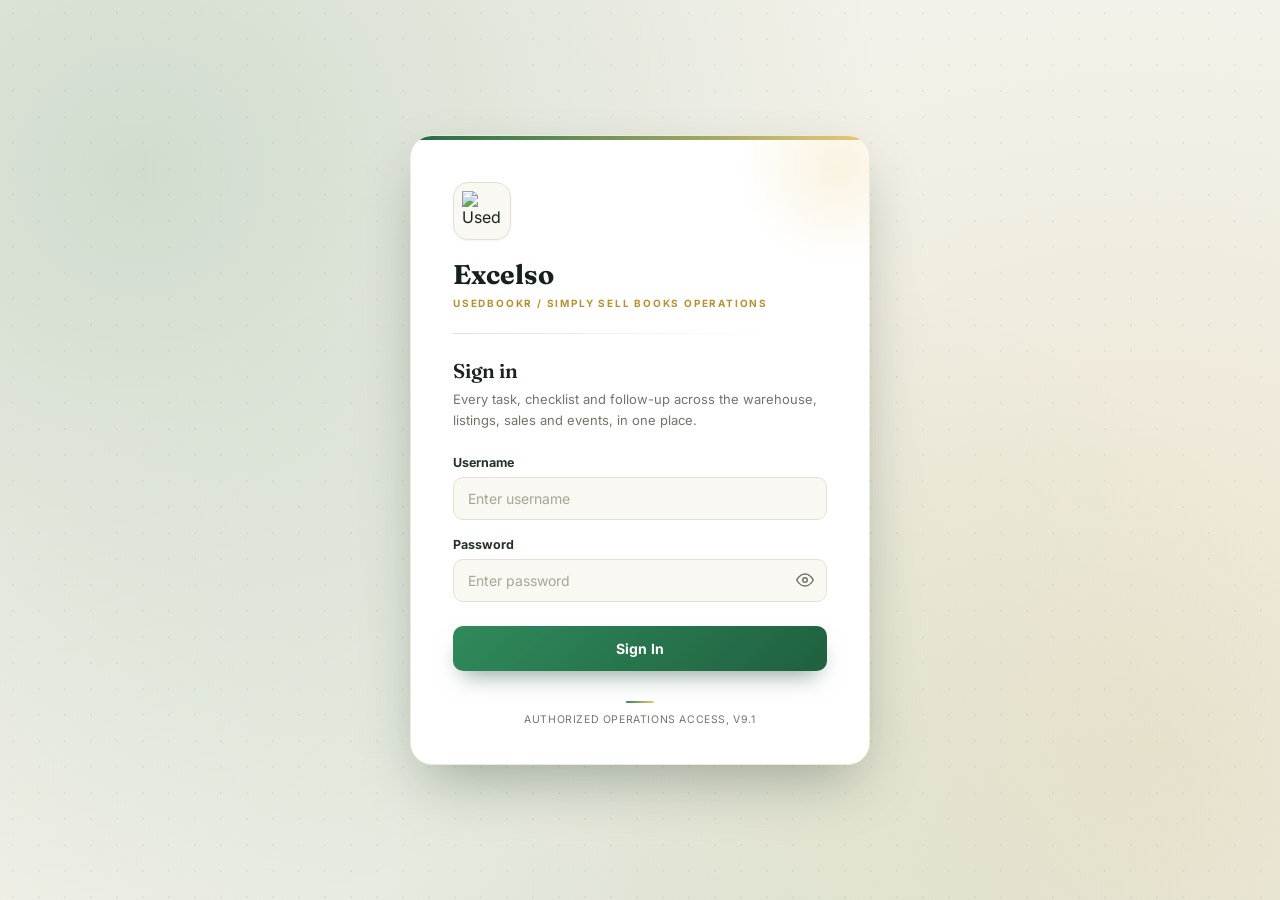
==== commit 9f27dc2a: "Update version numbers and add new scripts Updated version numbers in HTML file and added calendar a" ====
--- a/index.html
+++ b/index.html
@@ -17,11 +17,11 @@
     <link href="https://fonts.googleapis.com/css2?family=Fraunces:opsz,wght@9..144,500..700&family=Inter:wght@400..800&family=IBM+Plex+Mono:wght@600&display=swap" rel="stylesheet">
 
     <!-- When you change a CSS/JS file, raise the ?v= number so every browser loads the new copy -->
-    <link rel="stylesheet" href="style.css?v=9.0">
-    <link rel="stylesheet" href="enhancements.css?v=9.0">
-    <link rel="stylesheet" href="polish.css?v=9.0">
-    <link rel="stylesheet" href="features.css?v=9.0">
-    <link rel="stylesheet" href="v9.css?v=9.0">
+    <link rel="stylesheet" href="style.css?v=9.1">
+    <link rel="stylesheet" href="enhancements.css?v=9.1">
+    <link rel="stylesheet" href="polish.css?v=9.1">
+    <link rel="stylesheet" href="features.css?v=9.1">
+    <link rel="stylesheet" href="v9.css?v=9.1">
     <link rel="preload" as="image" href="assets/logo-usedbookr.png">
 </head>
 <body>
@@ -83,7 +83,7 @@
                 </button>
             </form>
 
-            <div class="login-footer">Authorized operations access, v9.0</div>
+            <div class="login-footer">Authorized operations access, v9.1</div>
         </div>
     </div>
 </div>
@@ -116,6 +116,7 @@
             <button class="nav-item" data-page="tasks"><span class="nav-icon">✓</span><span>All Tasks</span></button>
             <button class="nav-item" data-page="regularTasks"><span class="nav-icon">↺</span><span>Regular Tasks</span></button>
             <button class="nav-item" data-page="followups"><span class="nav-icon">↻</span><span>Follow-ups</span></button>
+            <button class="nav-item" data-page="calendar"><span class="nav-icon">▣</span><span>Calendar</span></button>
             <button class="nav-item" data-page="backlog"><span class="nav-icon">▤</span><span>Backlog</span></button>
             <button class="nav-item" data-page="bookFair"><span class="nav-icon">◆</span><span>Book Fair</span></button>
 
@@ -142,7 +143,7 @@
                 </div>
             </div>
             <button id="logoutButton" class="logout-button"><span aria-hidden="true">&#10148;</span> Logout</button>
-            <div class="app-version">Version 9.0</div>
+            <div class="app-version">Version 9.1</div>
         </div>
     </aside>
 
@@ -370,6 +371,49 @@
                 </div>
             </section>
 
+            <!-- CALENDAR (IST) -->
+            <section id="calendarPage" class="page">
+                <div class="page-header">
+                    <div>
+                        <span class="page-label">Plan and remember</span>
+                        <h2>Calendar</h2>
+                        <p>Due dates, follow-ups, scheduled regular tasks and reminders. All times are India time (IST).</p>
+                    </div>
+                    <button id="calendarAddReminder" class="primary-button" type="button">+ Add reminder</button>
+                </div>
+
+                <div class="panel calendar-toolbar">
+                    <div class="calendar-nav">
+                        <button id="calPrev" class="secondary-button cal-icon-button" type="button" aria-label="Previous month">‹</button>
+                        <button id="calToday" class="secondary-button" type="button">Today</button>
+                        <button id="calNext" class="secondary-button cal-icon-button" type="button" aria-label="Next month">›</button>
+                        <h3 id="calMonthTitle">Calendar</h3>
+                    </div>
+                    <div id="calFilters" class="calendar-filters" role="group" aria-label="Show">
+                        <label class="cal-filter is-on"><input type="checkbox" data-filter="due" checked><i class="cal-dot cal-due"></i>Due dates</label>
+                        <label class="cal-filter is-on"><input type="checkbox" data-filter="followup" checked><i class="cal-dot cal-followup"></i>Follow-ups</label>
+                        <label class="cal-filter is-on"><input type="checkbox" data-filter="regular" checked><i class="cal-dot cal-regular"></i>Regular tasks</label>
+                        <label class="cal-filter is-on"><input type="checkbox" data-filter="reminder" checked><i class="cal-dot cal-reminder"></i>Reminders</label>
+                    </div>
+                </div>
+
+                <div class="calendar-layout">
+                    <div class="panel calendar-month">
+                        <div class="calendar-weekdays" aria-hidden="true"><span>Mon</span><span>Tue</span><span>Wed</span><span>Thu</span><span>Fri</span><span>Sat</span><span>Sun</span></div>
+                        <div id="calGrid" class="calendar-grid"></div>
+                        <p id="calLoadingNote" class="cal-loading-note">Loading reminders and regular-task schedules…</p>
+                    </div>
+                    <div id="calDayPanel" class="panel calendar-day">
+                        <div class="calendar-day-head">
+                            <h3 id="calDayTitle">Today</h3>
+                            <span id="calDaySub"></span>
+                        </div>
+                        <div id="calDayList" class="calendar-day-list"></div>
+                        <button id="calAddForDay" class="secondary-button calendar-day-add" type="button">+ Reminder on this day</button>
+                    </div>
+                </div>
+            </section>
+
             <!-- AI ASSISTANT -->
             <section id="aiPage" class="page">
                 <div class="page-header">
@@ -565,6 +609,63 @@
                         <div id="departmentAdminList" class="department-admin-list"></div>
                     </div>
                 </div>
+
+                <!-- WHATSAPP REMINDERS -->
+                <div class="panel wa-panel">
+                    <div class="panel-header">
+                        <div><h3>WhatsApp reminders</h3><p>Sent through BusinessOnBot. All times are India time (IST).</p></div>
+                        <span id="waModeBadge" class="wa-mode-badge">Test mode: log only</span>
+                    </div>
+
+                    <div class="wa-body">
+                        <div class="wa-settings">
+                            <div class="wa-mode" role="radiogroup" aria-label="Sending mode">
+                                <label class="extract-source"><input type="radio" name="waMode" value="test" checked><span>Test: write to the log only</span></label>
+                                <label class="extract-source"><input type="radio" name="waMode" value="live"><span>Live: send on WhatsApp</span></label>
+                            </div>
+                            <p id="waConnection" class="wa-connection"></p>
+
+                            <div class="wa-rule">
+                                <label class="switch"><input type="checkbox" id="waSummaryOn" checked><span class="switch-track" aria-hidden="true"><span class="switch-thumb"></span></span><span class="switch-label">Morning summary</span></label>
+                                <span class="wa-rule-text">Today's tasks, overdue tasks and today's regular tasks, one message per person.</span>
+                                <label class="wa-time">at <input type="time" id="waMorningTime" value="09:30"></label>
+                            </div>
+                            <div class="wa-rule">
+                                <label class="switch"><input type="checkbox" id="waRegularOn" checked><span class="switch-track" aria-hidden="true"><span class="switch-thumb"></span></span><span class="switch-label">Regular-task reminder</span></label>
+                                <span class="wa-rule-text">Only if nothing is logged that day. Sent at the task's own time, or else at:</span>
+                                <label class="wa-time">at <input type="time" id="waRegularTime" value="16:00"></label>
+                            </div>
+                            <div class="wa-rule">
+                                <label class="switch"><input type="checkbox" id="waOverdueOn" checked><span class="switch-track" aria-hidden="true"><span class="switch-thumb"></span></span><span class="switch-label">Overdue nudge</span></label>
+                                <span class="wa-rule-text">Once a day, only to people with overdue tasks.</span>
+                                <label class="wa-time">at <input type="time" id="waOverdueTime" value="17:30"></label>
+                            </div>
+                            <div class="wa-rule">
+                                <label class="switch"><input type="checkbox" id="waReminderOn" checked><span class="switch-track" aria-hidden="true"><span class="switch-thumb"></span></span><span class="switch-label">Calendar reminders</span></label>
+                                <span class="wa-rule-text">At each reminder's own time, when "Also send on WhatsApp" is ticked.</span>
+                            </div>
+
+                            <div class="wa-actions">
+                                <button type="button" id="waSaveSettings" class="primary-button">Save settings</button>
+                                <button type="button" id="waTestButton" class="secondary-button">Send test to me</button>
+                                <button type="button" id="waPreviewButton" class="secondary-button">Preview today's messages</button>
+                            </div>
+                        </div>
+
+                        <div class="wa-people">
+                            <h4>Team WhatsApp numbers</h4>
+                            <p>Switch a person off to stop their reminders. Numbers without +91 are treated as Indian.</p>
+                            <div id="waContacts" class="wa-contacts"><div class="empty-state">Loading…</div></div>
+                        </div>
+                    </div>
+
+                    <div id="waPreview" class="wa-preview" hidden></div>
+
+                    <div class="wa-log">
+                        <h4>Recent messages</h4>
+                        <div id="waLog"></div>
+                    </div>
+                </div>
             </section>
         </div>
     </main>
@@ -574,7 +675,7 @@
         <button type="button" class="tab-item active" data-page="dashboard"><span class="tab-icon" aria-hidden="true">▦</span><span>Home</span></button>
         <button type="button" class="tab-item" data-page="tasks"><span class="tab-icon" aria-hidden="true">✓</span><span>Tasks</span></button>
         <button type="button" class="tab-item" data-page="regularTasks"><span class="tab-icon" aria-hidden="true">↺</span><span>Regular</span></button>
-        <button type="button" class="tab-item" data-page="followups"><span class="tab-icon" aria-hidden="true">↻</span><span>Follow-ups</span></button>
+        <button type="button" class="tab-item" data-page="calendar"><span class="tab-icon" aria-hidden="true">▣</span><span>Calendar</span></button>
         <button type="button" class="tab-item" data-action="menu"><span class="tab-icon" aria-hidden="true">☰</span><span>More</span></button>
     </nav>
 </div>
@@ -922,12 +1023,14 @@
                     <label id="regularTaskOwnersLabel">Owners</label>
                     <div id="regularTaskOwnerPicker" class="owner-picker" aria-labelledby="regularTaskOwnersLabel"></div>
                 </div>
-                <div class="form-group">
-                    <label for="regularTaskFrequency">How often *</label>
-                    <input type="text" id="regularTaskFrequency" list="regularTaskFrequencyOptions" placeholder="daily, weekly, twice weekly, monthly…">
-                    <datalist id="regularTaskFrequencyOptions">
-                        <option value="daily"></option><option value="twice weekly"></option><option value="weekly"></option><option value="monthly"></option>
-                    </datalist>
+                <div class="form-group full-width">
+                    <label id="regularTaskScheduleLabel">Repeats *</label>
+                    <div id="regularTaskSchedulePicker" class="schedule-picker" aria-labelledby="regularTaskScheduleLabel"></div>
+                </div>
+                <div class="form-group">
+                    <label for="regularTaskTime">Time (IST) <span class="field-optional">(optional)</span></label>
+                    <input type="time" id="regularTaskTime">
+                    <small class="meta-field-hint">The WhatsApp reminder goes at this time if nothing is logged.</small>
                 </div>
                 <div class="form-group">
                     <label for="regularTaskPriority">Priority</label>
@@ -1084,6 +1187,53 @@
     </div>
 </div>
 
+<!-- REMINDER MODAL -->
+<div id="reminderModal" class="modal-overlay" style="display:none;">
+    <div class="modal modal-narrow" role="dialog" aria-modal="true" aria-labelledby="reminderModalTitle">
+        <div class="modal-header">
+            <div><span class="modal-label">Calendar</span><h2 id="reminderModalTitle">Add reminder</h2></div>
+            <button type="button" class="modal-close" data-close-reminder aria-label="Close">×</button>
+        </div>
+        <form id="reminderForm" class="modal-form" novalidate>
+            <div class="form-grid">
+                <div class="form-group full-width">
+                    <label for="reminderTitle">What *</label>
+                    <input type="text" id="reminderTitle" placeholder="e.g. Pay warehouse rent" maxlength="150">
+                </div>
+                <div class="form-group">
+                    <label for="reminderDate">Date *</label>
+                    <input type="date" id="reminderDate">
+                </div>
+                <div class="form-group">
+                    <label for="reminderTime">Time (IST)</label>
+                    <input type="time" id="reminderTime">
+                </div>
+                <div class="form-group full-width">
+                    <label id="reminderRepeatLabel">Repeats</label>
+                    <div id="reminderSchedulePicker" class="schedule-picker" aria-labelledby="reminderRepeatLabel"></div>
+                </div>
+                <div class="form-group full-width">
+                    <label id="reminderOwnersLabel">For</label>
+                    <div id="reminderOwnerPicker" class="owner-picker" aria-labelledby="reminderOwnersLabel"></div>
+                </div>
+                <div class="form-group full-width">
+                    <label for="reminderNotes">Notes <span class="field-optional">(optional)</span></label>
+                    <textarea id="reminderNotes" rows="2" placeholder="Anything to remember with it"></textarea>
+                </div>
+                <label class="extract-check full-width"><input type="checkbox" id="reminderWhatsApp"> Also send on WhatsApp at this time</label>
+                <label class="extract-check full-width" id="reminderDoneGroup" hidden><input type="checkbox" id="reminderDone"> Mark as done</label>
+            </div>
+            <small id="reminderMeta" class="meta-field-hint"></small>
+            <div id="reminderFormError" class="form-inline-error" role="alert"></div>
+            <div class="modal-footer">
+                <button type="button" id="reminderDeleteButton" class="danger-button modal-footer-left" style="display:none;">Delete</button>
+                <button type="button" class="secondary-button" data-close-reminder>Cancel</button>
+                <button type="submit" class="primary-button" id="reminderSaveButton">Save reminder</button>
+            </div>
+        </form>
+    </div>
+</div>
+
 <!-- MOVE / COPY MODAL (Founder / Operations Head) -->
 <div id="moveModal" class="modal-overlay" style="display:none;">
     <div class="modal modal-narrow" role="dialog" aria-modal="true" aria-labelledby="moveModalTitle">
@@ -1159,9 +1309,11 @@
     <span id="actionLoaderText">Saving…</span>
 </div>
 
-<script src="script.js?v=9.0" defer></script>
-<script src="ai.js?v=9.0" defer></script>
-<script src="admin.js?v=9.0" defer></script>
-<script src="moves.js?v=9.0" defer></script>
+<script src="script.js?v=9.1" defer></script>
+<script src="ai.js?v=9.1" defer></script>
+<script src="admin.js?v=9.1" defer></script>
+<script src="moves.js?v=9.1" defer></script>
+<script src="calendar.js?v=9.1" defer></script>
+<script src="whatsapp.js?v=9.1" defer></script>
 </body>
 </html>
--- a/v9.css
+++ b/v9.css
@@ -0,0 +1,546 @@
+/* =========================================================
+   EXCELSO v9 — layout, alignment and smoothness
+   Loaded LAST, after style.css / enhancements.css / polish.css /
+   features.css. Keeps the ledger-green + paper + gold identity and:
+   - lines everything up on one spacing scale
+   - gives every button, input and card the same sizes
+   - turns modals into bottom sheets and drawers into full screens
+     on phones
+   - removes blur effects and looping animations that cause lag
+   - styles the v9 features (move dialog, AI task cards, follow-up)
+========================================================= */
+
+:root {
+    --space-1: 4px;
+    --space-2: 8px;
+    --space-3: 12px;
+    --space-4: 16px;
+    --space-5: 20px;
+    --space-6: 24px;
+    --space-8: 32px;
+
+    --control-h: 40px;
+    --control-h-sm: 34px;
+    --control-radius: 10px;
+    --card-radius: 14px;
+    --panel-radius: 16px;
+
+    --content-max: 1440px;
+    --page-pad: clamp(16px, 2.6vw, 32px);
+}
+
+/* ---------------------------------------------------------
+   1. SMOOTHNESS
+   Blur behind overlays and endlessly running decorations are the
+   main causes of jank on mid-range phones and laptops.
+--------------------------------------------------------- */
+
+html { scroll-behavior: auto; -webkit-text-size-adjust: 100%; }
+
+[hidden] { display: none !important; }
+
+*, *::before, *::after { -webkit-tap-highlight-color: transparent; }
+
+button, a, label, select, summary, [role="button"], input[type="checkbox"], input[type="radio"] { touch-action: manipulation; }
+
+.topbar, .modal-overlay, .detail-drawer-overlay, .regular-task-update-modal-overlay,
+.sidebar-backdrop, .notification, .action-loader, .mobile-tabbar {
+    -webkit-backdrop-filter: none !important;
+    backdrop-filter: none !important;
+}
+
+.topbar { background: rgba(255, 255, 255, 0.97); }
+.modal-overlay, .detail-drawer-overlay, .regular-task-update-modal-overlay { background: rgba(13, 43, 28, 0.6); }
+
+.topbar::after, .sidebar-header::after, .login-aurora, .login-card::before, .login-card::after,
+.input-shell:focus-within::after, .checklist-dot-red { animation: none !important; }
+
+/* Cards no longer animate in one by one on every redraw */
+.kpi-card, .regular-task-group, .regular-task-card, .backlog-card, .bookfair-card, .department-card,
+.extract-card, tbody tr, .activity-item, .comment-bubble { animation: none !important; }
+
+/* Page switch: a quick fade only (no movement = no layout shift) */
+.page.active-page { animation: v9-fade 0.16s ease-out both; }
+@keyframes v9-fade { from { opacity: 0; } to { opacity: 1; } }
+
+/* Hover lifts only where there is a mouse */
+@media (hover: none) {
+    .kpi-card:hover, .backlog-card:hover, .bookfair-card:hover, .regular-task-card:hover, .department-card:hover,
+    .primary-button:hover, .secondary-button:hover, .top-add-button:hover, .panel:hover { transform: none !important; box-shadow: var(--shadow-sm); }
+    .primary-button::before, .top-add-button::before { display: none; }
+}
+
+.panel:hover { box-shadow: var(--shadow-sm); }
+
+/* Long lists: the browser skips painting rows that are off screen */
+.regular-task-card, .backlog-card, .bookfair-card, .extract-card:not(.is-new) {
+    content-visibility: auto;
+    contain-intrinsic-size: auto 220px;
+}
+
+/* Scroll inside windows without dragging the page behind */
+.modal, .detail-drawer-panel, .sidebar, .ai-messages, .owner-picker-options, .extract-followup-thread { overscroll-behavior: contain; }
+
+/* ---------------------------------------------------------
+   2. PAGE FRAME
+--------------------------------------------------------- */
+
+.content-area {
+    width: 100%;
+    max-width: var(--content-max);
+    margin: 0 auto;
+    padding: var(--space-6) var(--page-pad) 48px;
+}
+
+.topbar {
+    min-height: 68px;
+    padding: 12px var(--page-pad);
+    gap: var(--space-4);
+}
+.topbar-left { min-width: 0; gap: var(--space-3); }
+.topbar-left > div { min-width: 0; }
+.topbar-left h1 { font-size: 20px; line-height: 1.2; white-space: nowrap; overflow: hidden; text-overflow: ellipsis; }
+.topbar-right { gap: var(--space-2); flex-shrink: 0; }
+.topbar-right > * { flex-shrink: 0; }
+
+.top-add-button, .sync-button, .scope-toggle { min-height: var(--control-h-sm); }
+.top-add-button { display: inline-flex; align-items: center; gap: 4px; border-radius: var(--control-radius); padding: 0 14px; }
+
+/* Page header: title block on the left, actions on the right, bottoms aligned */
+.page-header {
+    display: flex;
+    align-items: flex-end;
+    justify-content: space-between;
+    flex-wrap: wrap;
+    gap: var(--space-4) var(--space-6);
+    margin-bottom: var(--space-5);
+}
+.page-header > div:first-child { min-width: 0; flex: 1 1 320px; }
+.page-header h2 { font-size: clamp(22px, 2.2vw, 27px); line-height: 1.15; }
+.page-header p { max-width: 62ch; line-height: 1.5; }
+.page-header > .primary-button,
+.page-header > .secondary-button,
+.page-header-actions { flex-shrink: 0; }
+.page-header-actions { display: flex; flex-wrap: wrap; align-items: center; gap: var(--space-2); }
+.page-header-actions select { min-height: var(--control-h); border-radius: var(--control-radius); }
+
+.dashboard-hero { align-items: center; padding: var(--space-6); }
+
+/* Sections and panels share one radius and one gap */
+.panel { border-radius: var(--panel-radius); margin-bottom: var(--space-5); }
+.panel-header { align-items: center; gap: var(--space-3); padding: var(--space-4) var(--space-5); }
+.panel-header > div { min-width: 0; }
+
+.dashboard-columns { gap: var(--space-5); }
+.dashboard-columns > .panel { margin-bottom: 0; }
+.dashboard-columns { margin-bottom: var(--space-5); }
+
+.kpi-grid { gap: var(--space-3); margin-bottom: var(--space-5); }
+.kpi-card { border-radius: var(--card-radius); min-width: 0; }
+.kpi-card strong { font-variant-numeric: tabular-nums; }
+
+/* Filters: search gets more room, the rest share the row */
+.filter-panel {
+    display: grid;
+    grid-template-columns: minmax(220px, 2fr) repeat(auto-fit, minmax(160px, 1fr));
+    gap: var(--space-3);
+    align-items: end;
+    padding: var(--space-4);
+    border-radius: var(--panel-radius);
+    margin-bottom: var(--space-5);
+}
+.filter-panel .filter-field { min-width: 0; }
+.filter-panel:has(> .filter-field:only-child) { grid-template-columns: minmax(220px, 360px); }
+
+/* ---------------------------------------------------------
+   3. CONTROLS — one height, one radius
+--------------------------------------------------------- */
+
+.primary-button, .secondary-button, .danger-button {
+    display: inline-flex;
+    align-items: center;
+    justify-content: center;
+    gap: 6px;
+    min-height: var(--control-h);
+    padding: 0 16px;
+    border-radius: var(--control-radius);
+    font-size: 13px;
+    line-height: 1.1;
+    white-space: nowrap;
+    text-align: center;
+}
+.primary-button:disabled, .secondary-button:disabled { opacity: 0.55; cursor: not-allowed; transform: none !important; filter: none; }
+.secondary-button-block, .danger-button-block { width: 100%; }
+.secondary-button-block { margin-top: var(--space-2); white-space: normal; }
+
+.table-action, .regular-task-update-button, .regular-task-checklist-button, .regular-task-edit-button {
+    min-height: var(--control-h-sm);
+    display: inline-flex;
+    align-items: center;
+    justify-content: center;
+    gap: 6px;
+    border-radius: 8px;
+    white-space: nowrap;
+}
+
+.form-group input, .form-group select, .filter-field input, .filter-field select,
+.meta-field input, .meta-field select, .extract-card select, .extract-card input[type="date"] {
+    min-height: var(--control-h);
+    border-radius: var(--control-radius);
+}
+.meta-field input, .meta-field select { min-height: 36px; }
+.form-group textarea { border-radius: var(--control-radius); line-height: 1.5; }
+
+/* ---------------------------------------------------------
+   4. TABLES
+--------------------------------------------------------- */
+
+.table-container { -webkit-overflow-scrolling: touch; }
+th { white-space: nowrap; }
+td { line-height: 1.4; }
+td.cell-title { min-width: 220px; }
+td.cell-title strong { font-weight: 650; }
+.owners-cell { min-width: 120px; }
+.owners-cell .owner-chip { margin: 2px 4px 2px 0; }
+td.cell-action { text-align: right; white-space: nowrap; }
+tr.row-clickable { cursor: pointer; }
+@media (hover: hover) {
+    tr.row-clickable:hover td { background: #fbfaf5; }
+}
+
+/* ---------------------------------------------------------
+   5. CARD GRIDS — equal heights, actions pinned to the bottom
+--------------------------------------------------------- */
+
+.regular-task-list, .backlog-grid, .bookfair-grid {
+    display: grid;
+    grid-template-columns: repeat(auto-fill, minmax(min(100%, 290px), 1fr));
+    gap: var(--space-4);
+    align-items: stretch;
+}
+.regular-task-list { padding: var(--space-4) var(--space-5) var(--space-5); }
+.backlog-grid, .bookfair-grid { padding: 0; }
+
+.regular-task-card, .backlog-card, .bookfair-card {
+    display: flex;
+    flex-direction: column;
+    gap: var(--space-3);
+    min-width: 0;
+    border-radius: var(--card-radius);
+}
+.regular-task-card-main { display: flex; flex-direction: column; gap: var(--space-2); flex: 1; min-width: 0; }
+.regular-task-card h3, .backlog-card h3, .bookfair-card h3 { line-height: 1.3; overflow-wrap: anywhere; }
+.regular-task-details { display: flex; flex-wrap: wrap; gap: 6px 10px; }
+.regular-task-card-actions { margin-top: auto; display: flex; flex-wrap: wrap; gap: var(--space-2); }
+.regular-task-card-actions > button { flex: 1 1 auto; }
+.backlog-card-footer { margin-top: auto; }
+.backlog-card-description { overflow-wrap: anywhere; }
+
+.regular-task-group { border-radius: var(--panel-radius); }
+
+.departments-grid { gap: var(--space-4); }
+
+/* ---------------------------------------------------------
+   6. MODALS — header and footer stay put, the middle scrolls
+--------------------------------------------------------- */
+
+.modal-overlay { padding: var(--space-5); }
+
+.modal {
+    display: flex;
+    flex-direction: column;
+    width: 100%;
+    max-height: min(92vh, 940px);
+    max-height: min(92dvh, 940px);
+    overflow: hidden;
+    border-radius: 18px;
+}
+.modal-header { flex-shrink: 0; align-items: center; gap: var(--space-3); padding: var(--space-4) var(--space-6); }
+.modal-header > div { min-width: 0; }
+.modal-header h2 { line-height: 1.2; overflow-wrap: anywhere; }
+.modal-label { margin-bottom: 2px; }
+.modal-close { flex-shrink: 0; display: inline-flex; align-items: center; justify-content: center; }
+
+.modal > form, #taskForm, #backlogItemForm, .modal-form {
+    flex: 1 1 auto;
+    min-height: 0;
+    overflow-y: auto;
+    -webkit-overflow-scrolling: touch;
+    padding: var(--space-5) var(--space-6) 0;
+}
+
+.form-grid { gap: var(--space-4) var(--space-5); }
+.form-grid > * { min-width: 0; }
+
+.modal-footer {
+    position: sticky;
+    bottom: 0;
+    z-index: 3;
+    margin: var(--space-5) calc(-1 * var(--space-6)) 0;
+    padding: var(--space-3) var(--space-6);
+    padding-bottom: calc(var(--space-3) + env(safe-area-inset-bottom, 0px));
+    background: var(--surface);
+    border-top: 1px solid var(--border);
+    align-items: center;
+    gap: var(--space-2);
+}
+
+/* Regular-task "log update" sheet */
+.regular-task-update-modal-card { max-height: min(92dvh, 900px); overflow-y: auto; border-radius: 18px; }
+
+/* ---------------------------------------------------------
+   7. DETAIL DRAWER — roomier details column
+--------------------------------------------------------- */
+
+.detail-drawer-body { grid-template-columns: minmax(0, 1fr) 270px; }
+.detail-drawer-body-single { grid-template-columns: minmax(0, 1fr); }
+.detail-drawer-main { padding: var(--space-8) var(--space-8) var(--space-6); min-width: 0; }
+.detail-drawer-main h2 { padding-right: 44px; line-height: 1.25; overflow-wrap: anywhere; }
+.detail-drawer-meta { padding: var(--space-8) var(--space-5) var(--space-6); gap: var(--space-3); }
+.detail-drawer-meta .primary-button { width: 100%; }
+.drawer-admin-actions { flex-wrap: wrap; gap: var(--space-2); }
+.detail-drawer-close { display: inline-flex; align-items: center; justify-content: center; }
+
+/* ---------------------------------------------------------
+   8. AI ASSISTANT
+--------------------------------------------------------- */
+
+.ai-chat { margin-bottom: 0; }
+.ai-messages { scroll-behavior: auto; }
+.ai-msg { flex-direction: column; }
+.ai-msg-user { align-items: flex-end; }
+.ai-msg-assistant { align-items: flex-start; }
+.ai-bubble { max-width: min(760px, 92%); overflow-wrap: anywhere; }
+.ai-composer textarea { min-height: 44px; }
+
+/* Task cards proposed in the chat */
+.ai-proposals {
+    width: 100%;
+    max-width: 980px;
+    margin-top: var(--space-3);
+    display: flex;
+    flex-direction: column;
+    gap: var(--space-3);
+}
+.ai-proposal-list { display: grid; grid-template-columns: repeat(auto-fill, minmax(min(100%, 340px), 1fr)); gap: var(--space-3); }
+.ai-proposals-bar {
+    display: flex; align-items: center; justify-content: space-between; flex-wrap: wrap; gap: var(--space-3);
+    padding: 10px 12px 10px 16px; border-radius: 12px;
+    background: var(--forest-deep); color: #fff; font-size: 13px; font-weight: 600;
+}
+.ai-proposals-bar .primary-button { background: var(--gold-soft); color: var(--forest-deep); box-shadow: none; min-height: var(--control-h-sm); }
+.ai-proposals-hint { font-size: 11.5px; color: var(--muted); }
+
+.extract-card { opacity: 1; }
+.extract-card:not(.is-selected):not(.is-added):not(.is-dismissed) { opacity: 0.8; }
+.extract-card.is-chat { border-color: #cfe5d6; }
+.extract-card-head { flex-wrap: wrap; }
+.extract-card-head .extract-destination { margin-left: auto; min-height: var(--control-h-sm); }
+.extract-card-foot { flex-wrap: wrap; }
+.extract-card-foot .extract-card-error { flex: 1 1 140px; }
+.extract-card-foot .primary-button, .extract-card-foot .secondary-button { min-height: var(--control-h-sm); }
+.extract-field-owners .owner-picker { min-width: 0; }
+
+.proposal-tag {
+    display: inline-flex; align-items: center; padding: 3px 10px; border-radius: 999px;
+    background: rgba(31, 109, 69, 0.1); color: var(--forest-dark); font-size: 11.5px; font-weight: 700;
+}
+.proposal-tag-new { background: rgba(184, 145, 47, 0.16); color: #7a5d17; }
+
+.extract-card.is-dismissed {
+    flex-direction: row; align-items: center; justify-content: space-between; gap: var(--space-3);
+    padding: 12px 16px; background: var(--surface-alt); border-style: dashed; box-shadow: none; opacity: 1;
+}
+.extract-dismissed-text { font-size: 12.5px; color: var(--muted); overflow: hidden; text-overflow: ellipsis; white-space: nowrap; min-width: 0; }
+
+.extract-card.is-new { animation: v9-flash 1.6s ease-out 1 !important; }
+@keyframes v9-flash {
+    0%, 30% { box-shadow: 0 0 0 3px var(--gold-soft); }
+    100% { box-shadow: var(--shadow-sm); }
+}
+
+/* Follow-up chat under "Find tasks in notes" */
+.extract-followup { padding: 0; margin-top: var(--space-1); }
+.extract-followup-head { padding: var(--space-5) var(--space-5) var(--space-3); }
+.extract-followup-head h3 { font-family: var(--font-display); font-size: 18px; font-weight: 600; color: var(--ink); }
+.extract-followup-head p { margin-top: 4px; font-size: 13px; line-height: 1.55; color: var(--muted); max-width: 72ch; }
+.extract-followup-thread {
+    display: flex; flex-direction: column; gap: var(--space-3);
+    max-height: 420px; overflow-y: auto;
+    padding: var(--space-2) var(--space-5) var(--space-4);
+}
+.extract-followup-composer { border-top: 1px solid var(--border); padding: var(--space-3) var(--space-5) var(--space-4); }
+.followup-added { margin-top: 8px; font-size: 12.5px; font-weight: 600; color: var(--forest-dark); }
+
+/* ---------------------------------------------------------
+   9. MOVE / COPY DIALOG
+--------------------------------------------------------- */
+
+.move-source {
+    margin-bottom: var(--space-4);
+    font-family: var(--font-display);
+    font-size: 17px;
+    line-height: 1.35;
+    color: var(--ink);
+    overflow-wrap: anywhere;
+}
+.move-options { display: grid; gap: var(--space-2); margin-bottom: var(--space-4); }
+.move-option { position: relative; display: block; cursor: pointer; }
+.move-option input { position: absolute; opacity: 0; pointer-events: none; }
+.move-option-body {
+    display: flex; flex-direction: column; gap: 3px;
+    padding: 12px 14px 12px 44px; border-radius: 12px;
+    border: 1.5px solid var(--border); background: var(--surface-alt);
+    transition: border-color 0.12s, background-color 0.12s;
+}
+.move-option-body::before {
+    content: ""; position: absolute; left: 15px; top: 15px; width: 16px; height: 16px; border-radius: 50%;
+    border: 2px solid #c9c4b4; background: var(--surface); box-sizing: border-box;
+}
+.move-option-body strong { font-size: 14px; color: var(--ink); }
+.move-option-body span { font-size: 12.5px; line-height: 1.5; color: var(--muted); }
+.move-option input:checked + .move-option-body { border-color: var(--forest); background: rgba(31, 109, 69, 0.06); }
+.move-option input:checked + .move-option-body::before { border: 5px solid var(--forest); }
+.move-option input:focus-visible + .move-option-body { box-shadow: 0 0 0 3px rgba(47, 138, 91, 0.25); }
+@media (hover: hover) { .move-option:hover .move-option-body { border-color: var(--forest-mid); } }
+.move-fields { margin-bottom: var(--space-2); }
+.move-note {
+    font-size: 12px; line-height: 1.5; color: #7a5d17;
+    background: #fbf6e8; border: 1px solid #efdcae; border-radius: 10px; padding: 9px 12px; margin-top: var(--space-2);
+}
+
+/* ---------------------------------------------------------
+   10. TABLET (≤ 1100px)
+--------------------------------------------------------- */
+
+@media (max-width: 1100px) {
+    .kpi-grid { grid-template-columns: repeat(3, minmax(0, 1fr)); }
+    .detail-drawer-body { grid-template-columns: minmax(0, 1fr) 240px; }
+}
+
+@media (max-width: 900px) {
+    .topbar { min-height: 60px; }
+    #currentDate { display: none; }
+    .dashboard-columns { grid-template-columns: 1fr; }
+    .content-area { padding-bottom: 32px; }
+    .sidebar { will-change: transform; }
+}
+
+/* ---------------------------------------------------------
+   11. PHONES (≤ 700px)
+--------------------------------------------------------- */
+
+@media (max-width: 700px) {
+
+    :root { --page-pad: 14px; --control-h: 44px; }
+
+    /* 16px text in inputs stops iPhones from zooming in on tap */
+    input, select, textarea, .form-group input, .form-group select, .form-group textarea,
+    .filter-field input, .filter-field select, .ai-composer textarea, .extract-card input, .extract-card select, .extract-card textarea {
+        font-size: 16px !important;
+    }
+
+    .content-area { padding-top: var(--space-4); }
+    .topbar { padding: 10px var(--page-pad); }
+    .topbar-left h1 { font-size: 17px; }
+
+    .page-header { align-items: stretch; margin-bottom: var(--space-4); }
+    .page-header > div:first-child { flex-basis: 100%; }
+    .page-header > .primary-button, .page-header > .secondary-button { width: 100%; }
+    .page-header-actions { width: 100%; }
+    .page-header-actions > * { flex: 1 1 0; }
+    .page-label { margin-bottom: 4px; }
+
+    .dashboard-hero { padding: var(--space-5); border-radius: var(--panel-radius); }
+
+    .kpi-grid { grid-template-columns: repeat(2, minmax(0, 1fr)); gap: 10px; }
+
+    .filter-panel { grid-template-columns: 1fr 1fr; padding: var(--space-3); gap: 10px; }
+    .filter-panel .filter-field:first-child { grid-column: 1 / -1; }
+    .filter-panel:has(> .filter-field:only-child) { grid-template-columns: 1fr; }
+
+    .panel { border-radius: 14px; }
+    .panel-header { padding: var(--space-3) var(--space-4); flex-wrap: wrap; }
+
+    .regular-task-list { padding: var(--space-3); gap: var(--space-3); }
+    .backlog-grid, .bookfair-grid { gap: var(--space-3); }
+
+    /* Stacked table cards (from style.css) — tidy spacing */
+    .table-container tbody tr:not(.table-section-row):not(.skeleton-row) { margin: 8px 10px; padding: 12px; border-radius: 12px; }
+    .table-container td.cell-action .table-action { min-height: 40px; }
+    td.cell-title { min-width: 0; }
+    td.cell-action { text-align: left; }
+
+    /* Modals become bottom sheets */
+    .modal-overlay { align-items: flex-end; padding: 0; }
+    .modal, .modal-narrow, .modal-wide {
+        max-width: none;
+        width: 100%;
+        max-height: 94vh;
+        max-height: 94dvh;
+        border-radius: 18px 18px 0 0;
+        animation: v9-sheet-up 0.22s cubic-bezier(0.22, 1, 0.36, 1) both;
+    }
+    .modal-header { padding: var(--space-3) var(--space-4); }
+    .modal-header h2 { font-size: 18px; }
+    .modal > form, #taskForm, #backlogItemForm, .modal-form { padding: var(--space-4) var(--space-4) 0; }
+    .form-grid { grid-template-columns: 1fr; gap: var(--space-3); }
+    .modal-footer { margin: var(--space-4) calc(-1 * var(--space-4)) 0; padding-left: var(--space-4); padding-right: var(--space-4); }
+    .modal-footer > button { flex: 1 1 auto; }
+    .modal-footer .modal-footer-left { flex: 1 1 100%; order: 3; margin-right: 0; }
+
+    .regular-task-update-modal-card { width: 100%; max-width: none; border-radius: 18px 18px 0 0; position: absolute; bottom: 0; left: 0; right: 0; }
+
+    /* Drawers fill the screen */
+    .detail-drawer-panel, .detail-drawer-panel-single { width: 100%; animation: v9-sheet-up 0.22s cubic-bezier(0.22, 1, 0.36, 1) both; }
+    .detail-drawer-body { grid-template-columns: 1fr; }
+    .detail-drawer-main { padding: var(--space-5) var(--space-4); border-right: none; }
+    .detail-drawer-meta { padding: var(--space-5) var(--space-4) calc(var(--space-6) + env(safe-area-inset-bottom, 0px)); }
+    .detail-drawer-close { top: 12px; right: 12px; width: 40px; height: 40px; }
+    .drawer-admin-actions > button { flex: 1 1 auto; }
+
+    /* AI */
+    .ai-tabs { width: 100%; }
+    .ai-tab { flex: 1 0 auto; padding: 10px 12px; }
+    .ai-bubble { max-width: 100%; }
+    .ai-composer { padding: 10px 12px 6px; }
+    .ai-composer .primary-button { padding: 0 16px; }
+    .ai-composer-hint { padding: 2px 12px 10px; }
+    .extract-list, .ai-proposal-list { grid-template-columns: 1fr; }
+    .extract-card-grid { grid-template-columns: 1fr 1fr; }
+    .extract-field-owners { grid-column: 1 / -1; }
+    .extract-options { grid-template-columns: 1fr; }
+    .extract-actions > button { flex: 1 1 0; }
+    .extract-bulk-bar { flex-wrap: wrap; top: 4px; }
+    .extract-followup-head, .extract-followup-thread { padding-left: var(--space-4); padding-right: var(--space-4); }
+    .extract-followup-composer { padding: var(--space-3) var(--space-4); }
+    .kb-toolbar { flex-wrap: wrap; }
+    .kb-toolbar > * { flex: 1 1 140px; }
+}
+
+@keyframes v9-sheet-up { from { transform: translateY(24px); opacity: 0.6; } to { transform: none; opacity: 1; } }
+
+@media (max-width: 380px) {
+    .kpi-card strong { font-size: 21px; }
+    .regular-task-card-actions > button { flex: 1 1 100%; }
+}
+
+@media (prefers-reduced-motion: reduce) {
+    .page.active-page, .modal, .detail-drawer-panel, .extract-card.is-new { animation: none !important; }
+}
+
+/* Finished / dismissed cards keep their own height in the grid */
+.ai-proposal-list, .extract-list { align-items: start; }
+.extract-card.is-added { align-self: start; }
+
+/* Phones: Save on top, secondary buttons in pairs, delete last */
+@media (max-width: 700px) {
+    .modal-footer { display: grid; grid-template-columns: 1fr 1fr; }
+    .modal-footer > button[style*="display: none"], .modal-footer > button[style*="display:none"] { display: none !important; }
+    .modal-footer > .primary-button { grid-column: 1 / -1; order: -1; }
+    .modal-footer > .modal-footer-left { grid-column: 1 / -1; order: 5; }
+    .modal-footer > button { width: 100%; }
+}
+@media (max-width: 700px) {
+    .modal-footer > button:first-child:nth-last-child(2) { grid-column: 1 / -1; }
+}
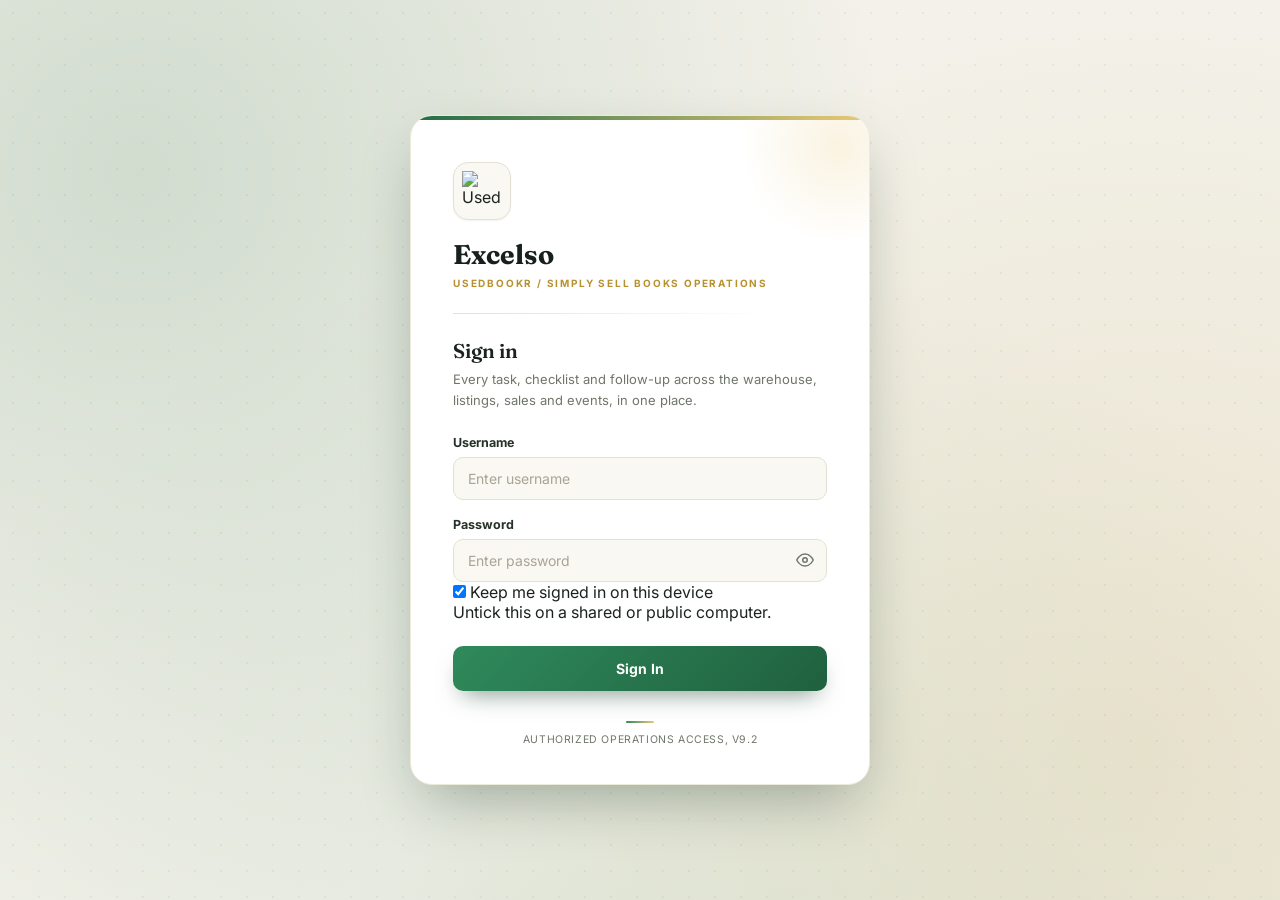
==== commit 68cf493d: "Update index.html" ====
--- a/index.html
+++ b/index.html
@@ -17,11 +17,11 @@
     <link href="https://fonts.googleapis.com/css2?family=Fraunces:opsz,wght@9..144,500..700&family=Inter:wght@400..800&family=IBM+Plex+Mono:wght@600&display=swap" rel="stylesheet">
 
     <!-- When you change a CSS/JS file, raise the ?v= number so every browser loads the new copy -->
-    <link rel="stylesheet" href="style.css?v=9.1">
-    <link rel="stylesheet" href="enhancements.css?v=9.1">
-    <link rel="stylesheet" href="polish.css?v=9.1">
-    <link rel="stylesheet" href="features.css?v=9.1">
-    <link rel="stylesheet" href="v9.css?v=9.1">
+    <link rel="stylesheet" href="style.css?v=9.2">
+    <link rel="stylesheet" href="enhancements.css?v=9.2">
+    <link rel="stylesheet" href="polish.css?v=9.2">
+    <link rel="stylesheet" href="features.css?v=9.2">
+    <link rel="stylesheet" href="v9.css?v=9.2">
     <link rel="preload" as="image" href="assets/logo-usedbookr.png">
 </head>
 <body>
@@ -75,6 +75,12 @@
                     </div>
                 </div>
 
+                <label class="login-remember">
+                    <input type="checkbox" id="loginRemember" checked>
+                    <span>Keep me signed in on this device</span>
+                </label>
+                <p class="login-remember-hint">Untick this on a shared or public computer.</p>
+
                 <div id="loginError" class="login-error" role="alert">Incorrect username or password. Please try again.</div>
 
                 <button type="submit" class="login-button">
@@ -83,7 +89,7 @@
                 </button>
             </form>
 
-            <div class="login-footer">Authorized operations access, v9.1</div>
+            <div class="login-footer">Authorized operations access, v9.2</div>
         </div>
     </div>
 </div>
@@ -143,7 +149,7 @@
                 </div>
             </div>
             <button id="logoutButton" class="logout-button"><span aria-hidden="true">&#10148;</span> Logout</button>
-            <div class="app-version">Version 9.1</div>
+            <div class="app-version">Version 9.2</div>
         </div>
     </aside>
 
@@ -654,7 +660,7 @@
 
                         <div class="wa-people">
                             <h4>Team WhatsApp numbers</h4>
-                            <p>Switch a person off to stop their reminders. Numbers without +91 are treated as Indian.</p>
+                            <p>The switch turns all of a person's messages on or off. Untick a message type to stop just that one, or set "Pause until" while someone is on leave; messages restart the day after. Numbers without +91 are treated as Indian.</p>
                             <div id="waContacts" class="wa-contacts"><div class="empty-state">Loading…</div></div>
                         </div>
                     </div>
@@ -1309,11 +1315,11 @@
     <span id="actionLoaderText">Saving…</span>
 </div>
 
-<script src="script.js?v=9.1" defer></script>
-<script src="ai.js?v=9.1" defer></script>
-<script src="admin.js?v=9.1" defer></script>
-<script src="moves.js?v=9.1" defer></script>
-<script src="calendar.js?v=9.1" defer></script>
-<script src="whatsapp.js?v=9.1" defer></script>
+<script src="script.js?v=9.2" defer></script>
+<script src="ai.js?v=9.2" defer></script>
+<script src="admin.js?v=9.2" defer></script>
+<script src="moves.js?v=9.2" defer></script>
+<script src="calendar.js?v=9.2" defer></script>
+<script src="whatsapp.js?v=9.2" defer></script>
 </body>
 </html>
--- a/v9.css
+++ b/v9.css
@@ -544,3 +544,268 @@
 @media (max-width: 700px) {
     .modal-footer > button:first-child:nth-last-child(2) { grid-column: 1 / -1; }
 }
+
+/* =========================================================
+   v9.1 — CALENDAR, SCHEDULES, WHATSAPP
+========================================================= */
+
+:root {
+    --cal-due: #3b5ba6;
+    --cal-followup: #b8912f;
+    --cal-regular: #1f6d45;
+    --cal-reminder: #7a4f9a;
+}
+
+/* ---------- toolbar ---------- */
+.calendar-toolbar {
+    display: flex; align-items: center; justify-content: space-between; flex-wrap: wrap;
+    gap: var(--space-3) var(--space-5); padding: var(--space-3) var(--space-4); overflow: visible;
+}
+.calendar-nav { display: flex; align-items: center; gap: var(--space-2); }
+.calendar-nav h3 { margin-left: var(--space-2); font-family: var(--font-display); font-size: 20px; font-weight: 600; color: var(--ink); white-space: nowrap; }
+.cal-icon-button { width: var(--control-h); padding: 0; font-size: 20px; }
+.calendar-filters { display: flex; flex-wrap: wrap; gap: 6px; }
+.cal-filter {
+    display: inline-flex; align-items: center; gap: 7px; padding: 6px 12px; border-radius: 999px; cursor: pointer;
+    border: 1.5px solid var(--border); background: var(--surface-alt); font-size: 12.5px; font-weight: 600; color: var(--muted);
+    user-select: none;
+}
+.cal-filter input { position: absolute; opacity: 0; pointer-events: none; }
+.cal-filter.is-on { color: var(--ink); background: var(--surface); border-color: #cfcabb; }
+.cal-filter:not(.is-on) .cal-dot { opacity: 0.3; }
+.cal-filter:focus-within { box-shadow: 0 0 0 3px rgba(47, 138, 91, 0.2); }
+
+.cal-dot { display: inline-block; width: 8px; height: 8px; border-radius: 50%; flex-shrink: 0; background: var(--muted); }
+.cal-dot.cal-due { background: var(--cal-due); }
+.cal-dot.cal-followup { background: var(--cal-followup); }
+.cal-dot.cal-regular { background: var(--cal-regular); }
+.cal-dot.cal-reminder { background: var(--cal-reminder); }
+
+/* ---------- month + day layout ---------- */
+.calendar-layout { display: grid; grid-template-columns: minmax(0, 1fr) 340px; gap: var(--space-5); align-items: start; }
+.calendar-layout > .panel { margin-bottom: 0; }
+
+.calendar-weekdays, .calendar-grid { display: grid; grid-template-columns: repeat(7, minmax(0, 1fr)); }
+.calendar-weekdays span {
+    padding: 10px 8px; font-size: 11.5px; font-weight: 700; color: var(--muted); text-align: left;
+    border-bottom: 1px solid var(--border); background: var(--surface-alt);
+}
+.cal-cell {
+    position: relative; min-height: 112px; padding: 6px 6px 8px; cursor: pointer; min-width: 0;
+    border-right: 1px solid var(--border-soft); border-bottom: 1px solid var(--border-soft);
+    display: flex; flex-direction: column; gap: 4px; outline: none;
+}
+.cal-cell:nth-child(7n) { border-right: none; }
+.cal-cell.is-outside { background: #fbfaf6; }
+.cal-cell.is-outside .cal-date { color: #b9b4a5; }
+.cal-cell:focus-visible { box-shadow: inset 0 0 0 2px var(--forest-mid); }
+@media (hover: hover) { .cal-cell:hover { background: #f8f7f1; } }
+.cal-cell.is-selected { background: rgba(31, 109, 69, 0.06); box-shadow: inset 0 0 0 2px var(--forest-mid); }
+
+.cal-date {
+    display: inline-flex; align-items: center; justify-content: center; width: 26px; height: 26px; border-radius: 50%;
+    font-size: 12.5px; font-weight: 700; color: var(--ink); font-variant-numeric: tabular-nums;
+}
+.cal-cell.is-today .cal-date { background: var(--forest); color: #fff; }
+
+.cal-pills { display: flex; flex-direction: column; gap: 3px; min-width: 0; }
+.cal-pill {
+    display: block; width: 100%; text-align: left; border: none; cursor: pointer;
+    padding: 3px 6px; border-radius: 6px; font-size: 11.5px; font-weight: 600; line-height: 1.35;
+    white-space: nowrap; overflow: hidden; text-overflow: ellipsis;
+    background: rgba(59, 91, 166, 0.1); color: var(--cal-due); border-left: 3px solid var(--cal-due);
+}
+.cal-pill.cal-followup { background: rgba(184, 145, 47, 0.13); color: #7a5d17; border-left-color: var(--cal-followup); }
+.cal-pill.cal-regular { background: rgba(31, 109, 69, 0.1); color: var(--forest-dark); border-left-color: var(--cal-regular); }
+.cal-pill.cal-reminder { background: rgba(122, 79, 154, 0.1); color: #5c3a76; border-left-color: var(--cal-reminder); }
+.cal-pill.is-overdue, .cal-pill.is-late { background: #fdf1f1; color: var(--danger); border-left-color: var(--danger); }
+.cal-pill.is-done { opacity: 0.55; text-decoration: line-through; }
+.cal-pill-time { margin-right: 4px; font-weight: 800; }
+.cal-more { font-size: 11px; font-weight: 700; color: var(--muted); padding-left: 6px; }
+.cal-dots { display: none; }
+.cal-loading-note { padding: 10px 16px; font-size: 12px; color: var(--muted); border-top: 1px solid var(--border-soft); }
+
+/* ---------- day list ---------- */
+.calendar-day { position: sticky; top: 84px; display: flex; flex-direction: column; max-height: calc(100vh - 110px); }
+.calendar-day-head { padding: var(--space-4) var(--space-5) var(--space-3); border-bottom: 1px solid var(--border); }
+.calendar-day-head h3 { font-family: var(--font-display); font-size: 18px; font-weight: 600; color: var(--ink); }
+.calendar-day-head span { display: block; margin-top: 2px; font-size: 12px; color: var(--muted); }
+.calendar-day-list { flex: 1; overflow-y: auto; padding: var(--space-2); display: flex; flex-direction: column; gap: 2px; overscroll-behavior: contain; }
+.calendar-day-add { margin: var(--space-3) var(--space-4) var(--space-4); }
+.cal-empty { padding: var(--space-6) var(--space-4); text-align: center; font-size: 13px; color: var(--muted); line-height: 1.5; }
+
+.cal-item {
+    display: grid; grid-template-columns: 74px minmax(0, 1fr) auto; gap: 10px; align-items: start;
+    width: 100%; text-align: left; border: none; background: transparent; cursor: pointer;
+    padding: 10px 10px 10px 12px; border-radius: 10px; border-left: 3px solid var(--cal-due); font: inherit; color: inherit;
+}
+.cal-item.cal-followup { border-left-color: var(--cal-followup); }
+.cal-item.cal-regular { border-left-color: var(--cal-regular); }
+.cal-item.cal-reminder { border-left-color: var(--cal-reminder); }
+@media (hover: hover) { .cal-item:hover { background: var(--surface-alt); } }
+.cal-item.is-done strong { text-decoration: line-through; color: var(--muted); }
+.cal-item-time { font-size: 12px; font-weight: 700; color: var(--ink-soft); padding-top: 2px; font-variant-numeric: tabular-nums; }
+.cal-item-body { display: flex; flex-direction: column; gap: 3px; min-width: 0; }
+.cal-item-kind { font-size: 11px; font-weight: 700; color: var(--muted); }
+.cal-item-body strong { font-size: 13.5px; line-height: 1.35; color: var(--ink); overflow-wrap: anywhere; }
+.cal-item-meta { font-size: 12px; color: var(--muted); line-height: 1.4; overflow-wrap: anywhere; }
+.cal-item-owners .owner-chip { margin: 2px 4px 0 0; }
+
+.cal-status { align-self: center; padding: 3px 9px; border-radius: 999px; font-size: 11px; font-weight: 700; white-space: nowrap; }
+.cal-status.is-done { background: #eaf5ee; color: var(--forest-dark); }
+.cal-status.is-late { background: #fdf1f1; color: var(--danger); }
+
+/* ---------- schedule picker ---------- */
+.schedule-picker { display: flex; flex-direction: column; gap: 10px; }
+.schedule-picker .schedule-type { min-height: var(--control-h); border-radius: var(--control-radius); }
+.schedule-days { display: flex; flex-wrap: wrap; gap: 6px; }
+.schedule-dates { display: grid; grid-template-columns: repeat(7, minmax(0, 1fr)); gap: 5px; }
+.schedule-dates .chip-check { justify-content: center; padding: 7px 0; border-radius: 8px; font-variant-numeric: tabular-nums; }
+.schedule-dates .schedule-last { grid-column: span 3; }
+.schedule-days .chip-check { min-width: 52px; justify-content: center; }
+.schedule-summary { font-size: 12.5px; font-weight: 600; color: var(--forest-dark); min-height: 18px; line-height: 1.45; }
+.schedule-picker select:disabled + * .chip-check, .schedule-picker input:disabled + span { cursor: not-allowed; }
+
+/* ---------- regular tasks: today / coming up ---------- */
+.regular-upnext { display: grid; grid-template-columns: minmax(0, 1.6fr) minmax(0, 1fr); overflow: visible; }
+.regular-upnext-today { padding: var(--space-4) var(--space-5) var(--space-5); border-right: 1px solid var(--border); min-width: 0; }
+.regular-upnext-later { padding: var(--space-4) var(--space-5) var(--space-5); background: var(--surface-alt); border-radius: 0 var(--panel-radius) var(--panel-radius) 0; min-width: 0; }
+.upnext-head { display: flex; align-items: baseline; justify-content: space-between; gap: var(--space-3); margin-bottom: var(--space-3); }
+.upnext-head h3 { font-family: var(--font-display); font-size: 17px; font-weight: 600; color: var(--ink); }
+.upnext-head span { font-size: 12px; color: var(--muted); }
+.upnext-row {
+    display: grid; grid-template-columns: 76px minmax(0, 1fr) auto auto; gap: var(--space-3); align-items: center;
+    padding: 10px 0; border-top: 1px solid var(--border-soft);
+}
+.upnext-row:first-of-type { border-top: none; }
+.upnext-time { font-size: 13px; font-weight: 700; color: var(--ink-soft); font-variant-numeric: tabular-nums; }
+.upnext-main { display: flex; flex-direction: column; gap: 2px; min-width: 0; }
+.upnext-main strong { font-size: 13.5px; color: var(--ink); overflow-wrap: anywhere; }
+.upnext-main span { font-size: 11.5px; color: var(--muted); }
+.upnext-row.is-late .upnext-time { color: var(--danger); }
+.upnext-row.is-done .upnext-main strong { color: var(--muted); }
+.upnext-row .regular-task-update-button { min-height: var(--control-h-sm); }
+.upnext-mini { display: flex; flex-direction: column; gap: 1px; padding: 8px 0; border-top: 1px solid var(--border-soft); }
+.upnext-mini:first-of-type { border-top: none; }
+.upnext-mini span { font-size: 11.5px; font-weight: 700; color: var(--forest-mid); }
+.upnext-mini strong { font-size: 13px; font-weight: 600; color: var(--ink); overflow-wrap: anywhere; }
+.upnext-empty { font-size: 13px; color: var(--muted); }
+.upnext-warning {
+    margin-top: var(--space-3); font-size: 12px; line-height: 1.5; color: #7a5d17;
+    background: #fbf6e8; border: 1px solid #efdcae; border-radius: 10px; padding: 9px 12px;
+}
+
+.regular-task-schedule { display: block; font-size: 12px; font-weight: 700; color: var(--forest-dark); }
+.regular-task-schedule.is-missing { font-weight: 600; color: #8a6a1e; }
+
+/* ---------- WhatsApp panel ---------- */
+.wa-panel { overflow: visible; }
+.wa-mode-badge { padding: 5px 12px; border-radius: 999px; font-size: 12px; font-weight: 700; background: #fbf6e8; color: #7a5d17; white-space: nowrap; }
+.wa-mode-badge.is-live { background: #eaf5ee; color: var(--forest-dark); }
+.wa-body { display: grid; grid-template-columns: minmax(0, 1.2fr) minmax(0, 1fr); }
+.wa-settings { padding: var(--space-5); display: flex; flex-direction: column; gap: var(--space-3); border-right: 1px solid var(--border); min-width: 0; }
+.wa-mode { display: flex; flex-wrap: wrap; gap: 8px; }
+.wa-mode input:disabled + span { opacity: 0.5; cursor: not-allowed; }
+.wa-connection { font-size: 12.5px; line-height: 1.5; color: var(--muted); }
+.wa-rule {
+    display: grid; grid-template-columns: 210px minmax(0, 1fr) auto; gap: 6px 14px; align-items: center;
+    padding: 12px 0; border-top: 1px solid var(--border-soft);
+}
+.wa-rule-text { font-size: 12.5px; line-height: 1.45; color: var(--muted); }
+.wa-time { display: inline-flex; align-items: center; gap: 6px; font-size: 12.5px; color: var(--muted); white-space: nowrap; }
+.wa-time input { min-height: 36px; padding: 0 8px; border: 1.5px solid var(--border); border-radius: 8px; background: var(--surface-alt); font: inherit; color: var(--ink); }
+.wa-actions { display: flex; flex-wrap: wrap; gap: var(--space-2); padding-top: var(--space-2); }
+.wa-people { padding: var(--space-5); min-width: 0; }
+.wa-people h4, .wa-log h4, .wa-preview-head h4 { font-family: var(--font-display); font-size: 16px; font-weight: 600; color: var(--ink); }
+.wa-people > p { margin: 4px 0 var(--space-3); font-size: 12.5px; color: var(--muted); }
+.wa-contacts { display: flex; flex-direction: column; }
+.wa-contact {
+    display: grid; grid-template-columns: minmax(80px, 1fr) minmax(150px, 1.4fr) auto auto; gap: 10px; align-items: center;
+    padding: 8px 0; border-top: 1px solid var(--border-soft);
+}
+.wa-contact:first-child { border-top: none; }
+.wa-contact-name { font-size: 13px; font-weight: 700; color: var(--ink); overflow-wrap: anywhere; }
+.wa-contact-number { min-height: 36px; padding: 0 10px; border: 1.5px solid var(--border); border-radius: 8px; background: var(--surface-alt); font: inherit; font-size: 13px; min-width: 0; }
+.wa-contact-number:focus { border-color: var(--forest-mid); outline: none; background: var(--surface); }
+.wa-contact .secondary-button { min-height: 34px; padding: 0 12px; }
+
+.wa-preview { padding: var(--space-4) var(--space-5); border-top: 1px solid var(--border); background: #fbfaf5; }
+.wa-preview-head { display: flex; align-items: baseline; justify-content: space-between; gap: var(--space-3); margin-bottom: var(--space-2); }
+.wa-preview-head span { font-size: 12px; color: var(--muted); }
+.wa-log { padding: var(--space-4) var(--space-5) var(--space-5); border-top: 1px solid var(--border); }
+.wa-log h4 { margin-bottom: var(--space-2); }
+.wa-log-row { padding: 10px 0; border-top: 1px solid var(--border-soft); }
+.wa-log-row:first-of-type { border-top: none; }
+.wa-log-head { display: flex; flex-wrap: wrap; align-items: center; gap: 4px 10px; }
+.wa-log-head strong { font-size: 13px; color: var(--ink); }
+.wa-log-head span { font-size: 12px; color: var(--muted); }
+.wa-log-row p { margin-top: 4px; font-size: 13px; line-height: 1.5; color: var(--ink-soft); max-width: 90ch; }
+.wa-log-row small { display: block; margin-top: 3px; font-size: 11.5px; color: var(--danger); }
+.wa-status { padding: 2px 9px; border-radius: 999px; font-size: 11px; font-weight: 700; color: var(--muted) !important; background: var(--border-soft); }
+.wa-status.is-sent { background: #eaf5ee; color: var(--forest-dark) !important; }
+.wa-status.is-failed { background: #fdf1f1; color: var(--danger) !important; }
+.wa-status.is-test { background: #fbf6e8; color: #7a5d17 !important; }
+
+/* ---------- responsive ---------- */
+@media (max-width: 1200px) {
+    .calendar-layout { grid-template-columns: minmax(0, 1fr) 300px; }
+    .wa-body { grid-template-columns: 1fr; }
+    .wa-settings { border-right: none; border-bottom: 1px solid var(--border); }
+}
+
+@media (max-width: 1000px) {
+    .calendar-layout { grid-template-columns: 1fr; }
+    .calendar-day { position: static; max-height: none; scroll-margin-top: 76px; }
+    .calendar-day-list { overflow: visible; }
+    .regular-upnext { grid-template-columns: 1fr; }
+    .regular-upnext-today { border-right: none; border-bottom: 1px solid var(--border); }
+    .regular-upnext-later { border-radius: 0 0 var(--panel-radius) var(--panel-radius); }
+}
+
+@media (max-width: 700px) {
+    .calendar-toolbar { padding: var(--space-3); }
+    .calendar-nav { width: 100%; }
+    .calendar-nav h3 { order: -1; flex: 1 1 100%; margin: 0 0 4px; font-size: 18px; }
+    .calendar-nav { flex-wrap: wrap; }
+    .calendar-filters { width: 100%; }
+    .cal-filter { flex: 1 1 calc(50% - 6px); justify-content: flex-start; }
+
+    .calendar-weekdays span { padding: 8px 0; text-align: center; font-size: 11px; }
+    .cal-cell { min-height: 58px; padding: 4px 2px 6px; align-items: center; }
+    .cal-date { width: 30px; height: 30px; font-size: 13px; }
+    .cal-pills { display: none; }
+    .cal-dots { display: flex; gap: 3px; justify-content: center; min-height: 6px; }
+    .cal-dots .cal-dot { width: 6px; height: 6px; }
+    .cal-cell.has-overdue .cal-date { box-shadow: inset 0 0 0 2px var(--danger); }
+    .cal-cell.is-today.has-overdue .cal-date { box-shadow: none; }
+
+    .cal-item { grid-template-columns: 64px minmax(0, 1fr); }
+    .cal-item .cal-status { grid-column: 2; justify-self: start; }
+
+    .upnext-row { grid-template-columns: 64px minmax(0, 1fr); row-gap: 6px; }
+    .upnext-row .upnext-owners { grid-column: 2; }
+    .upnext-row > :last-child { grid-column: 2; justify-self: start; }
+
+    .schedule-dates { gap: 4px; }
+    .schedule-dates .chip-check { padding: 9px 0; }
+
+    .wa-rule { grid-template-columns: 1fr auto; }
+    .wa-rule-text { grid-column: 1 / -1; order: 3; }
+    .wa-contact { grid-template-columns: 1fr auto; }
+    .wa-contact-number { grid-column: 1; }
+    .wa-contact-name { grid-column: 1 / -1; }
+    .wa-actions > button { flex: 1 1 100%; }
+}
+
+/* Selected days / dates in the schedule picker read clearly */
+.schedule-picker .chip-check.is-on { background: var(--forest); border-color: var(--forest); color: #fff; }
+
+/* Per-person message choices */
+.wa-contact { padding: 12px 0; }
+.wa-contact-types { grid-column: 1 / -1; display: flex; flex-wrap: wrap; align-items: center; gap: 6px; }
+.wa-contact-types .chip-check { font-size: 12px; padding: 5px 10px; }
+.wa-contact-types .chip-check.is-on { background: rgba(31, 109, 69, 0.1); border-color: var(--forest-mid); color: var(--forest-dark); }
+.wa-contact.is-off .wa-contact-types { opacity: 0.45; }
+.wa-pause { display: inline-flex; align-items: center; gap: 6px; font-size: 12px; color: var(--muted); margin-left: 4px; }
+.wa-pause input { min-height: 32px; padding: 0 8px; border: 1.5px solid var(--border); border-radius: 8px; background: var(--surface-alt); font: inherit; color: var(--ink); }
+@media (max-width: 700px) { .wa-pause { margin-left: 0; width: 100%; } .wa-pause input { flex: 1; } }
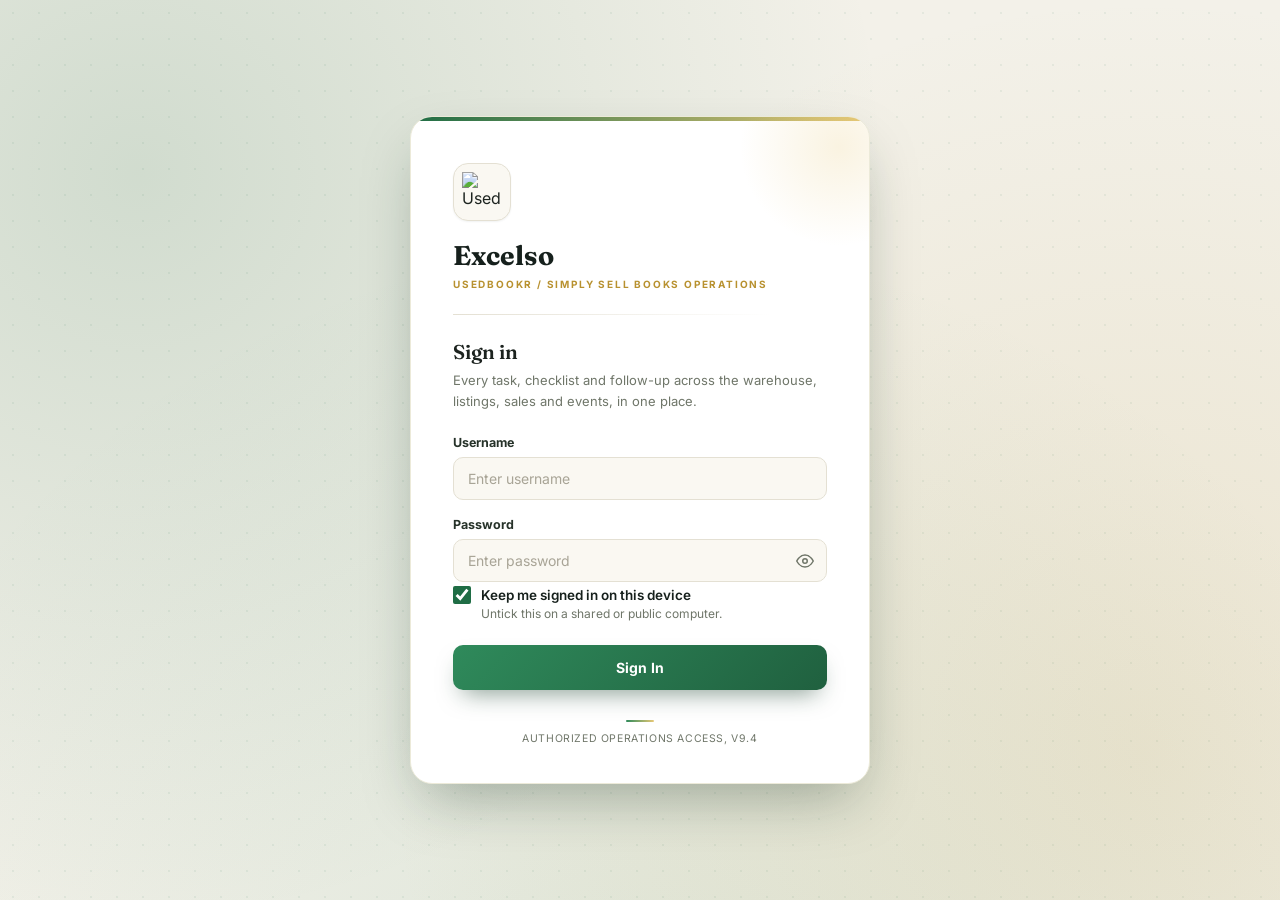
==== commit 1b29ec80: "Update version numbers to 9.4 in index.html" ====
--- a/index.html
+++ b/index.html
@@ -4,6 +4,13 @@
     <meta charset="UTF-8">
     <meta name="viewport" content="width=device-width, initial-scale=1.0, viewport-fit=cover">
     <meta name="theme-color" content="#0d2b1c">
+    <link rel="manifest" href="manifest.webmanifest">
+    <link rel="icon" type="image/png" sizes="32x32" href="assets/app-icons/favicon-32.png">
+    <link rel="apple-touch-icon" href="assets/app-icons/apple-touch-icon.png">
+    <meta name="apple-mobile-web-app-capable" content="yes">
+    <meta name="mobile-web-app-capable" content="yes">
+    <meta name="apple-mobile-web-app-title" content="Excelso">
+    <meta name="apple-mobile-web-app-status-bar-style" content="black-translucent">
     <meta name="description" content="Excelso — UsedBookR / Simply Sell Books operations tracker">
     <title>Excelso — Operations Management</title>
 
@@ -17,11 +24,11 @@
     <link href="https://fonts.googleapis.com/css2?family=Fraunces:opsz,wght@9..144,500..700&family=Inter:wght@400..800&family=IBM+Plex+Mono:wght@600&display=swap" rel="stylesheet">
 
     <!-- When you change a CSS/JS file, raise the ?v= number so every browser loads the new copy -->
-    <link rel="stylesheet" href="style.css?v=9.2">
-    <link rel="stylesheet" href="enhancements.css?v=9.2">
-    <link rel="stylesheet" href="polish.css?v=9.2">
-    <link rel="stylesheet" href="features.css?v=9.2">
-    <link rel="stylesheet" href="v9.css?v=9.2">
+    <link rel="stylesheet" href="style.css?v=9.4">
+    <link rel="stylesheet" href="enhancements.css?v=9.4">
+    <link rel="stylesheet" href="polish.css?v=9.4">
+    <link rel="stylesheet" href="features.css?v=9.4">
+    <link rel="stylesheet" href="v9.css?v=9.4">
     <link rel="preload" as="image" href="assets/logo-usedbookr.png">
 </head>
 <body>
@@ -80,6 +87,7 @@
                     <span>Keep me signed in on this device</span>
                 </label>
                 <p class="login-remember-hint">Untick this on a shared or public computer.</p>
+                <button type="button" class="install-app-button install-app-link" hidden>Install Excelso as an app on this phone</button>
 
                 <div id="loginError" class="login-error" role="alert">Incorrect username or password. Please try again.</div>
 
@@ -89,7 +97,7 @@
                 </button>
             </form>
 
-            <div class="login-footer">Authorized operations access, v9.2</div>
+            <div class="login-footer">Authorized operations access, v9.4</div>
         </div>
     </div>
 </div>
@@ -149,7 +157,8 @@
                 </div>
             </div>
             <button id="logoutButton" class="logout-button"><span aria-hidden="true">&#10148;</span> Logout</button>
-            <div class="app-version">Version 9.2</div>
+            <button type="button" class="install-app-button" hidden>Install Excelso app</button>
+            <div class="app-version">Version 9.4</div>
         </div>
     </aside>
 
@@ -1315,11 +1324,12 @@
     <span id="actionLoaderText">Saving…</span>
 </div>
 
-<script src="script.js?v=9.2" defer></script>
-<script src="ai.js?v=9.2" defer></script>
-<script src="admin.js?v=9.2" defer></script>
-<script src="moves.js?v=9.2" defer></script>
-<script src="calendar.js?v=9.2" defer></script>
-<script src="whatsapp.js?v=9.2" defer></script>
+<script src="script.js?v=9.4" defer></script>
+<script src="ai.js?v=9.4" defer></script>
+<script src="admin.js?v=9.4" defer></script>
+<script src="moves.js?v=9.4" defer></script>
+<script src="calendar.js?v=9.4" defer></script>
+<script src="whatsapp.js?v=9.4" defer></script>
+<script src="pwa.js?v=9.4" defer></script>
 </body>
 </html>
--- a/v9.css
+++ b/v9.css
@@ -809,3 +809,8 @@
 .wa-pause { display: inline-flex; align-items: center; gap: 6px; font-size: 12px; color: var(--muted); margin-left: 4px; }
 .wa-pause input { min-height: 32px; padding: 0 8px; border: 1.5px solid var(--border); border-radius: 8px; background: var(--surface-alt); font: inherit; color: var(--ink); }
 @media (max-width: 700px) { .wa-pause { margin-left: 0; width: 100%; } .wa-pause input { flex: 1; } }
+
+/* Keep me signed in */
+.login-remember { display: flex; align-items: center; gap: 10px; margin: 4px 0 2px; font-size: 13.5px; font-weight: 600; color: var(--ink); cursor: pointer; user-select: none; }
+.login-remember input { width: 18px; height: 18px; accent-color: var(--forest); flex-shrink: 0; }
+.login-remember-hint { margin: 0 0 14px 28px; font-size: 12px; color: var(--muted); }
